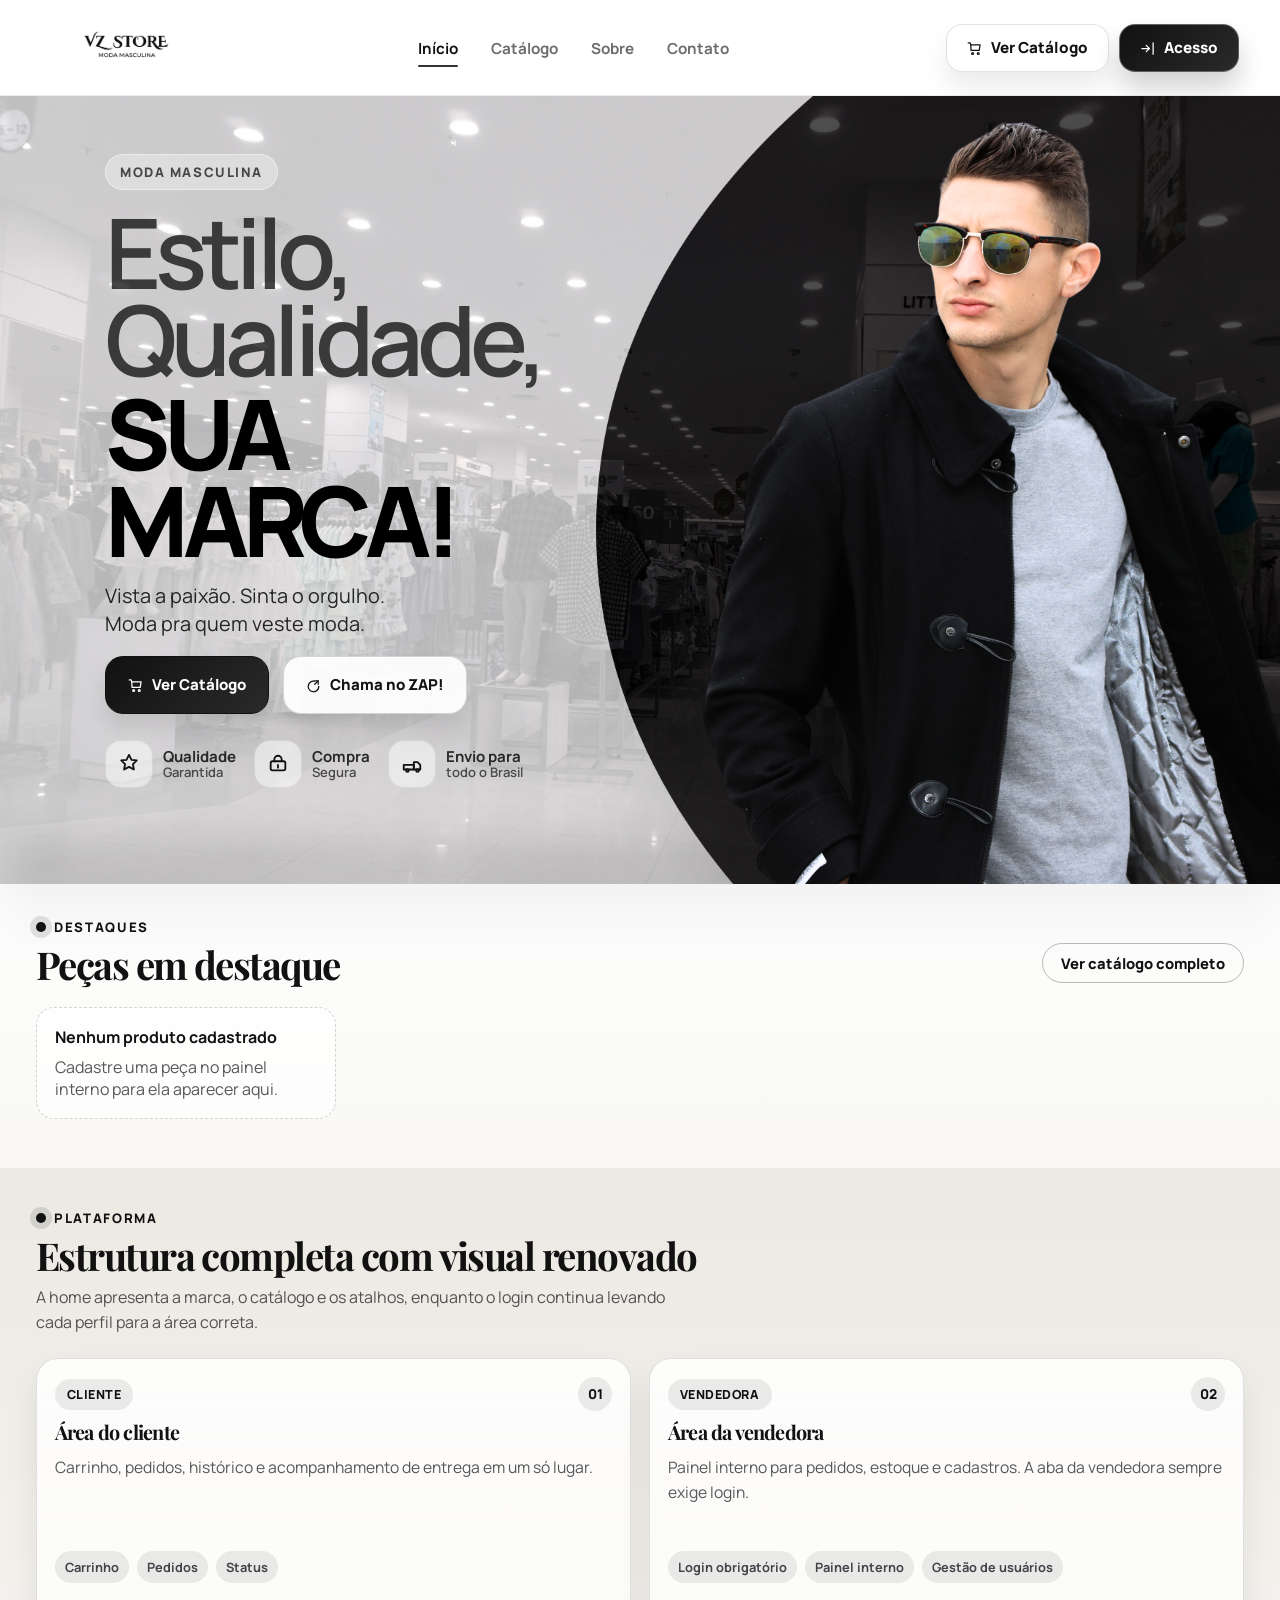
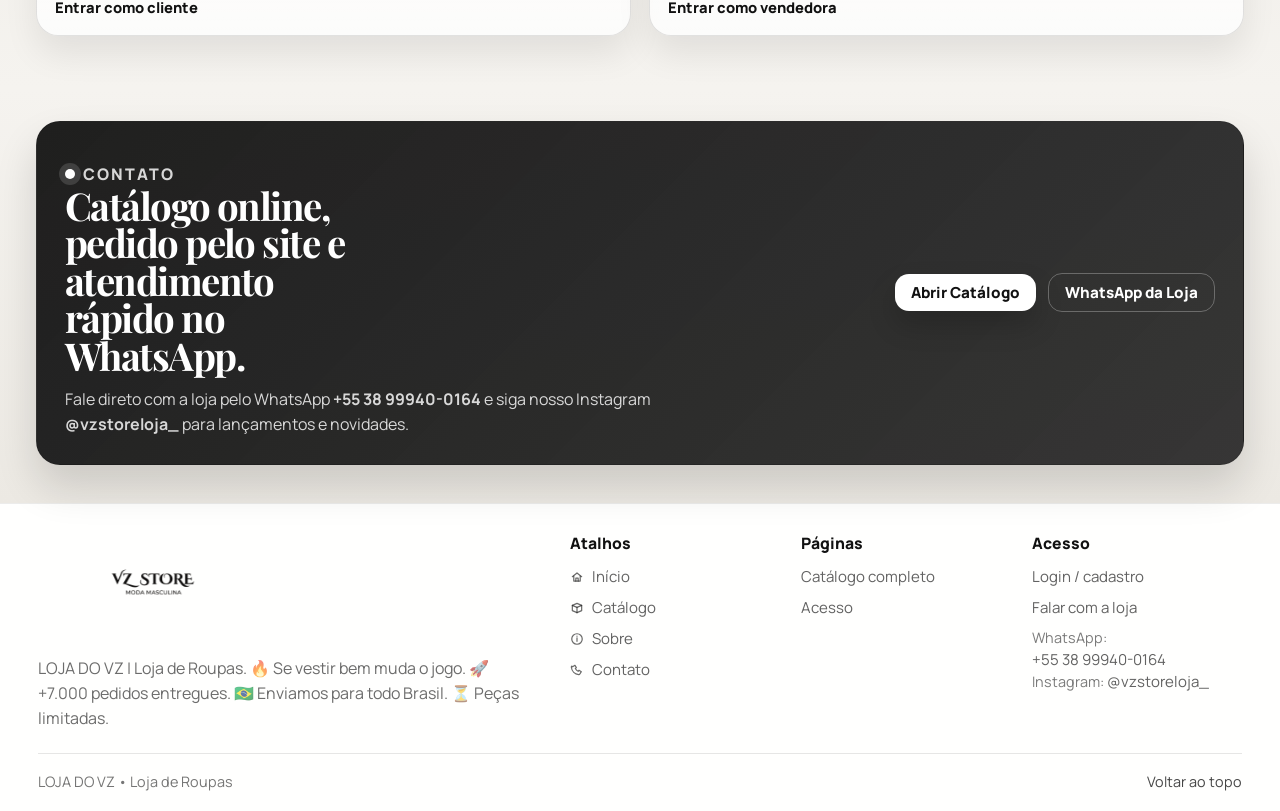
==== paginas/index.html @ 2d8616bf "Prepare VzSTORE site for GitHub Pages and fix seller access logic" ====
<!doctype html>
<html lang="pt-BR">
  <head>
    <meta charset="utf-8" />
    <meta name="viewport" content="width=device-width, initial-scale=1" />
    <title>VzSTORE | Moda Masculina</title>
    <meta
      name="description"
      content="Landing page da VzSTORE com hero inspirado em vitrine premium, catálogo em destaque e acesso por login."
    />
    <link rel="preconnect" href="https://fonts.googleapis.com" />
    <link rel="preconnect" href="https://fonts.gstatic.com" crossorigin />
    <link
      href="https://fonts.googleapis.com/css2?family=Manrope:wght@400;500;600;700;800&family=Playfair+Display:wght@700;800&display=swap"
      rel="stylesheet"
    />
    <link rel="stylesheet" href="../estilizacoes/styles.css" />
  </head>
  <body>
    <div class="page page--home">
      <header class="topbar">
        <div class="topbar__brand-group">
          <a class="brand" href="#inicio" aria-label="Página inicial">
            <span class="brand__mark" aria-hidden="true"></span>
            <span class="brand__name">VzSTORE</span>
          </a>
        </div>

        <nav class="nav" aria-label="Navegação principal">
          <a class="nav__link" href="#inicio" aria-current="page">Início</a>
          <a class="nav__link" href="catalogo.html">Catálogo</a>
          <a class="nav__link" href="#sobre">Sobre</a>
          <a class="nav__link" href="#contato" data-whatsapp-link data-whatsapp-fallback="#contato">Contato</a>
        </nav>

        <div class="topbar__actions">
          <a class="btn btn--solid" href="catalogo.html">
            <span class="btn__icon" aria-hidden="true">
              <svg viewBox="0 0 24 24" fill="none" stroke="currentColor" stroke-width="2" stroke-linecap="round" stroke-linejoin="round">
                <path d="M6 6h15l-1.5 9h-13z" />
                <path d="M6 6 5 3H2" />
                <circle cx="9" cy="20" r="1.5" />
                <circle cx="18" cy="20" r="1.5" />
              </svg>
            </span>
            <span>Ver Catálogo</span>
          </a>
          <a class="btn btn--light" href="acesso.html" data-topbar-auth-link>
            <span class="btn__icon" aria-hidden="true">
              <svg viewBox="0 0 24 24" fill="none" stroke="currentColor" stroke-width="2" stroke-linecap="round" stroke-linejoin="round">
                <path d="M10 17l5-5-5-5" />
                <path d="M15 12H3" />
                <path d="M21 3v18" />
              </svg>
            </span>
            <span>Entrar</span>
          </a>
        </div>
      </header>

      <main class="main">
        <section class="hero" id="inicio">
          <section class="hero__copy" aria-labelledby="hero-title">
            <p class="hero__eyebrow">Moda masculina</p>
            <h1 id="hero-title">
              Estilo,<br />
              Qualidade,<br />
              <span>SUA MARCA!</span>
            </h1>
            <p class="hero__lead">
              Vista a paixão. Sinta o orgulho.<br />
              Moda pra quem veste moda.
            </p>

            <div class="hero__actions">
              <a class="btn btn--solid" href="catalogo.html">
                <span class="btn__icon" aria-hidden="true">
                  <svg viewBox="0 0 24 24" fill="none" stroke="currentColor" stroke-width="2" stroke-linecap="round" stroke-linejoin="round">
                    <path d="M6 6h15l-1.5 9h-13z" />
                    <path d="M6 6 5 3H2" />
                    <circle cx="9" cy="20" r="1.5" />
                    <circle cx="18" cy="20" r="1.5" />
                  </svg>
                </span>
                <span>Ver Catálogo</span>
              </a>

              <a class="btn btn--light" href="#contato" data-whatsapp-link data-whatsapp-fallback="#contato">
                <span class="btn__icon" aria-hidden="true">
                  <svg viewBox="0 0 24 24" fill="none" stroke="currentColor" stroke-width="2" stroke-linecap="round" stroke-linejoin="round">
                    <path d="M20.5 13.5a8.5 8.5 0 1 1-7.2-8.4" />
                    <path d="M14 4.5h5.5V10" />
                    <path d="M14 10 19.5 4.5" />
                  </svg>
                </span>
                <span>Chama no ZAP!</span>
              </a>
            </div>

            <ul class="hero__benefits" aria-label="Benefícios principais">
              <li>
                <span class="benefit__icon" aria-hidden="true">
                  <svg viewBox="0 0 24 24" fill="none" stroke="currentColor" stroke-width="2" stroke-linecap="round" stroke-linejoin="round">
                    <path d="m12 2 2.7 5.5L20.5 8l-4.2 4.1L17.3 18 12 15.2 6.7 18l1-5.9L3.5 8l5.8-.5L12 2Z" />
                  </svg>
                </span>
                <span class="benefit__text">
                  <strong>Qualidade</strong>
                  <small>Garantida</small>
                </span>
              </li>
              <li>
                <span class="benefit__icon" aria-hidden="true">
                  <svg viewBox="0 0 24 24" fill="none" stroke="currentColor" stroke-width="2" stroke-linecap="round" stroke-linejoin="round">
                    <rect x="4" y="9" width="16" height="10" rx="2" />
                    <path d="M8 9V7a4 4 0 0 1 8 0v2" />
                    <path d="M12 13v3" />
                  </svg>
                </span>
                <span class="benefit__text">
                  <strong>Compra</strong>
                  <small>Segura</small>
                </span>
              </li>
              <li>
                <span class="benefit__icon" aria-hidden="true">
                  <svg viewBox="0 0 24 24" fill="none" stroke="currentColor" stroke-width="2" stroke-linecap="round" stroke-linejoin="round">
                    <path d="M3 13h11v5H3z" />
                    <path d="M14 10h4l3 3v5h-7z" />
                    <circle cx="7" cy="19" r="1.5" />
                    <circle cx="18" cy="19" r="1.5" />
                  </svg>
                </span>
                <span class="benefit__text">
                  <strong>Envio para</strong>
                  <small>todo o Brasil</small>
                </span>
              </li>
            </ul>
          </section>

          <div class="hero__visual" aria-label="Foto da modelo em destaque">
            <img
              class="hero__model"
              src="../imagens/modelo.png"
              alt="Modelo masculino em destaque usando casaco preto e oculos escuros"
            />
          </div>
        </section>

        <section class="section section--catalog" id="catalogo">
          <div class="section__inner">
            <div class="section__head">
              <div>
                <p class="section__eyebrow"><span class="section__dot" aria-hidden="true"></span>Destaques</p>
                <h2>Peças em destaque</h2>
              </div>
              <a class="section__action" href="catalogo.html">Ver catálogo completo</a>
            </div>

            <div class="catalog-rail" aria-label="Produtos em destaque"></div>
          </div>
        </section>

        <section class="section section--summary" id="sobre">
          <div class="section__inner">
            <div class="section__head section__head--stack">
              <div>
                <p class="section__eyebrow"><span class="section__dot" aria-hidden="true"></span>Plataforma</p>
                <h2>Estrutura completa com visual renovado</h2>
              </div>
              <p class="section__lead">
                A home apresenta a marca, o catálogo e os atalhos, enquanto o login continua levando cada perfil para a área correta.
              </p>
            </div>

            <div class="summary-grid summary-grid--split">
              <article class="summary-card summary-card--tall" id="cliente">
                <div class="summary-card__top">
                  <span class="summary-card__chip">Cliente</span>
                  <span class="summary-card__badge" aria-hidden="true">01</span>
                </div>
                <h3>Área do cliente</h3>
                <p>Carrinho, pedidos, histórico e acompanhamento de entrega em um só lugar.</p>
                <ul class="summary-card__list" aria-label="Funcionalidades do cliente">
                  <li>Carrinho</li>
                  <li>Pedidos</li>
                  <li>Status</li>
                </ul>
                <a class="summary-card__action" href="acesso.html?next=cliente.html">Entrar como cliente</a>
              </article>

              <article class="summary-card">
                <div class="summary-card__top">
                  <span class="summary-card__chip">Vendedora</span>
                  <span class="summary-card__badge" aria-hidden="true">02</span>
                </div>
                <h3>Área da vendedora</h3>
                <p>Painel interno para pedidos, estoque e cadastros. A aba da vendedora sempre exige login.</p>
                <ul class="summary-card__list" aria-label="Funcionalidades da vendedora">
                  <li>Login obrigatório</li>
                  <li>Painel interno</li>
                  <li>Gestão de usuários</li>
                </ul>
                <a class="summary-card__action" href="acesso.html?next=vendedora.html">Entrar como vendedora</a>
              </article>

            </div>
          </div>
        </section>

        <section class="section section--cta" id="contato">
          <div class="section__inner">
            <div class="cta-banner">
              <div>
                <p class="section__eyebrow"><span class="section__dot" aria-hidden="true"></span>Contato</p>
                <h2>Catálogo online, pedido pelo site e atendimento rápido no WhatsApp.</h2>
                <p>
                  Fale direto com a loja pelo WhatsApp <strong>+55 38 99940-0164</strong> e siga nosso Instagram <strong>@vzstoreloja_</strong> para lançamentos e novidades.
                </p>
              </div>
              <div class="cta-banner__actions">
                <a class="btn btn--solid" href="catalogo.html">Abrir Catálogo</a>
                <a class="btn btn--light" href="#contato" data-whatsapp-link data-whatsapp-fallback="#contato">WhatsApp da Loja</a>
              </div>
            </div>
          </div>
        </section>
      </main>

      <footer class="footer">
        <div class="footer__inner">
          <div class="footer__brand">
            <a class="brand brand--footer" href="#inicio">
              <span class="brand__mark" aria-hidden="true"></span>
              <span class="brand__name">VzSTORE</span>
            </a>
            <p>
              LOJA DO VZ | Loja de Roupas. 🔥 Se vestir bem muda o jogo. 🚀 +7.000 pedidos entregues. 🇧🇷 Enviamos para todo Brasil. ⏳ Peças limitadas.
            </p>
          </div>

          <div class="footer__columns">
            <div class="footer__group">
              <h3>Atalhos</h3>
              <a href="#inicio">
                <span class="footer-link__icon" aria-hidden="true">
                  <svg viewBox="0 0 24 24" fill="none" stroke="currentColor" stroke-width="2.1" stroke-linecap="round" stroke-linejoin="round">
                    <path d="M4 11.5 12 5l8 6.5" />
                    <path d="M6.5 10.5V19h11v-8.5" />
                    <path d="M10 19v-5h4v5" />
                  </svg>
                </span>
                <span>Início</span>
              </a>
              <a href="#catalogo">
                <span class="footer-link__icon" aria-hidden="true">
                  <svg viewBox="0 0 24 24" fill="none" stroke="currentColor" stroke-width="2.1" stroke-linecap="round" stroke-linejoin="round">
                    <path d="M4 7.5 12 4l8 3.5v9L12 20l-8-3.5v-9Z" />
                    <path d="M4 7.5 12 11l8-3.5" />
                    <path d="M12 11v9" />
                  </svg>
                </span>
                <span>Catálogo</span>
              </a>
              <a href="#sobre">
                <span class="footer-link__icon" aria-hidden="true">
                  <svg viewBox="0 0 24 24" fill="none" stroke="currentColor" stroke-width="2.1" stroke-linecap="round" stroke-linejoin="round">
                    <circle cx="12" cy="12" r="9" />
                    <path d="M12 10v6" />
                    <path d="M12 7.2h.01" />
                  </svg>
                </span>
                <span>Sobre</span>
              </a>
              <a href="#contato" data-whatsapp-link data-whatsapp-fallback="#contato">
                <span class="footer-link__icon" aria-hidden="true">
                  <svg viewBox="0 0 24 24" fill="none" stroke="currentColor" stroke-width="2.1" stroke-linecap="round" stroke-linejoin="round">
                    <path d="M4.5 6.5 8.5 4l2.4 3.9-1.7 1.6c1 2.1 2.6 3.7 4.7 4.7l1.6-1.7 3.9 2.4-2.5 4c-.4.7-1.2 1.1-2 1-6.6-.8-11.8-6-12.6-12.6-.1-.8.3-1.6 1-2Z" />
                  </svg>
                </span>
                <span>Contato</span>
              </a>
            </div>

            <div class="footer__group">
              <h3>Páginas</h3>
              <a href="catalogo.html">Catálogo completo</a>
              <a href="acesso.html">Acesso</a>
            </div>

            <div class="footer__group">
              <h3>Acesso</h3>
              <a href="acesso.html">Login / cadastro</a>
              <a href="#contato" data-whatsapp-link data-whatsapp-fallback="#contato">Falar com a loja</a>
              <p>WhatsApp: <a href="https://wa.me/5538999400164" target="_blank" rel="noopener noreferrer">+55 38 99940-0164</a><br>Instagram: <a href="https://www.instagram.com/vzstoreloja_/" target="_blank" rel="noopener noreferrer">@vzstoreloja_</a></p>
            </div>
          </div>
        </div>

        <div class="footer__small">
          <span>LOJA DO VZ • Loja de Roupas</span>
          <a href="#inicio">Voltar ao topo</a>
        </div>
      </footer>
    </div>
    <script defer src="../scripts/site.js"></script>
  </body>
</html>
---- estilizacoes/styles.css ----
:root {
  --bg: #0d0f14;
  --shell: rgba(255, 255, 255, 0.94);
  --shell-line: rgba(255, 255, 255, 0.42);
  --text: #1b1820;
  --muted: #69616f;
  --accent: #111111;
  --accent-strong: #000000;
  --accent-soft: rgba(17, 17, 17, 0.08);
  --cream: #f7efe8;
  --shadow: 0 30px 80px rgba(0, 0, 0, 0.34);
  --radius: 30px;
}

*,
*::before,
*::after {
  box-sizing: border-box;
}

html {
  scroll-behavior: smooth;
  scroll-padding-top: var(--topbar-height, 88px);
}

body {
  margin: 0;
  min-height: 100dvh;
  font-family: "Manrope", system-ui, -apple-system, BlinkMacSystemFont, "Segoe UI", sans-serif;
  color: var(--text);
  overflow-x: hidden;
  background: var(--cream);
  padding-top: var(--topbar-height, 88px);
}

body.is-cart-dialog-open,
body.is-ui-dialog-open {
  overflow: hidden;
}

a {
  color: inherit;
}

.page {
  position: relative;
  display: flex;
  flex-direction: column;
  width: 100%;
  min-height: 100dvh;
  margin: 0;
  overflow-x: hidden;
  border-radius: 0;
  background: transparent;
}

.page--home {
  background: var(--cream);
}

.page--access {
  background:
    radial-gradient(circle at top left, rgba(17, 17, 17, 0.08), transparent 34%),
    radial-gradient(circle at right 18%, rgba(17, 17, 17, 0.06), transparent 28%),
    linear-gradient(180deg, #f7efe8 0%, #f4ebe3 100%);
}

.page--checkout {
  background:
    radial-gradient(circle at top left, rgba(17, 17, 17, 0.08), transparent 34%),
    radial-gradient(circle at right 18%, rgba(17, 17, 17, 0.05), transparent 28%),
    linear-gradient(180deg, #f8f0ea 0%, #f4ebe3 100%);
}

.topbar {
  position: fixed;
  inset: 0 0 auto 0;
  z-index: 120;
  display: flex;
  align-items: center;
  justify-content: space-between;
  gap: 16px;
  padding: 10px clamp(18px, 4vw, 44px) 8px;
  background: rgba(255, 255, 255, 0.66);
  border-bottom: 1px solid rgba(25, 18, 22, 0.07);
  backdrop-filter: blur(18px);
}

.topbar__brand-group {
  display: flex;
  align-items: center;
  gap: 10px;
  min-width: 0;
  margin-left: -80px;
}

.brand {
  display: inline-flex;
  align-items: center;
  gap: 10px;
  text-decoration: none;
  font-weight: 800;
  letter-spacing: 0.02em;
  white-space: nowrap;
}

.brand__mark {
  width: 18px;
  height: 18px;
  border-radius: 999px;
  background: radial-gradient(circle at 35% 35%, #5f5f5f 0%, var(--accent) 42%, var(--accent-strong) 100%);
  box-shadow: 0 0 0 8px rgba(17, 17, 17, 0.11);
}

.topbar .brand__mark {
  width: clamp(240px, 18vw, 340px);
  height: clamp(74px, 6vw, 110px);
  transform: scale(1.42);
  transform-origin: left center;
}

.brand__name {
  font-size: 0.98rem;
}

.topbar__menu-toggle {
  display: inline-grid;
  place-items: center;
  width: 40px;
  height: 40px;
  padding: 0;
  flex: 0 0 auto;
  border-radius: 12px;
  border: 1px solid rgba(17, 17, 17, 0.2);
  background: rgba(255, 255, 255, 0.9);
  color: var(--accent);
  box-shadow: 0 10px 18px rgba(16, 12, 10, 0.06);
  cursor: pointer;
  transition:
    transform 0.2s ease,
    border-color 0.2s ease,
    background 0.2s ease,
    box-shadow 0.2s ease,
    color 0.2s ease;
  will-change: transform;
}

.topbar__menu-toggle svg {
  width: 18px;
  height: 18px;
  display: block;
}

.topbar__menu-toggle:hover {
  transform: translateY(-1px) scale(1.03);
  border-color: rgba(17, 17, 17, 0.32);
  box-shadow: 0 14px 22px rgba(16, 12, 10, 0.08);
}

.topbar__menu-toggle:active {
  transform: translateY(0) scale(0.95);
}

.topbar__menu-toggle.is-active,
.topbar__menu-toggle[aria-expanded="true"] {
  color: #fff;
  background: linear-gradient(135deg, var(--accent), #1f1f1f);
  border-color: transparent;
  box-shadow: 0 14px 24px rgba(17, 17, 17, 0.22);
}

.nav {
  display: flex;
  align-items: center;
  gap: 26px;
  flex-wrap: wrap;
  justify-content: center;
}

.nav__link {
  position: relative;
  text-decoration: none;
  color: rgba(27, 24, 32, 0.72);
  font-size: 0.96rem;
  font-weight: 700;
  transition: color 0.2s ease;
}

.nav__link:hover,
.nav__link[aria-current="page"] {
  color: var(--accent);
}

.nav__link::after {
  content: "";
  position: absolute;
  left: 0;
  right: 0;
  bottom: -8px;
  height: 2px;
  border-radius: 999px;
  background: currentColor;
  transform: scaleX(0);
  transform-origin: center;
  transition: transform 0.2s ease;
  opacity: 0.85;
}

.nav__link:hover::after,
.nav__link[aria-current="page"]::after {
  transform: scaleX(1);
}

.topbar__actions {
  display: flex;
  align-items: center;
  gap: 10px;
  flex-wrap: wrap;
  justify-content: flex-end;
}

.btn {
  display: inline-flex;
  align-items: center;
  gap: 9px;
  padding: 11px 16px;
  border-radius: 14px;
  text-decoration: none;
  font-size: 0.95rem;
  font-weight: 800;
  line-height: 1;
  transition:
    transform 0.2s ease,
    box-shadow 0.2s ease,
    background 0.2s ease,
    border-color 0.2s ease;
  white-space: nowrap;
  will-change: transform;
}

.btn:hover {
  transform: translateY(-2px) scale(1.02);
}

.btn:active {
  transform: translateY(0) scale(0.97);
}

.btn:disabled {
  opacity: 0.52;
  cursor: not-allowed;
  transform: none;
  box-shadow: none;
}

.btn__icon {
  display: inline-grid;
  place-items: center;
  width: 15px;
  height: 15px;
  flex: 0 0 auto;
}

.btn__icon svg {
  width: 100%;
  height: 100%;
  display: block;
}

.btn--solid {
  color: #fff;
  background: linear-gradient(135deg, var(--accent) 0%, #1f1f1f 100%);
  box-shadow: 0 12px 24px rgba(17, 17, 17, 0.24);
}

.btn--solid:hover {
  box-shadow: 0 16px 28px rgba(17, 17, 17, 0.3);
}

.btn--light {
  color: var(--accent);
  background: rgba(255, 255, 255, 0.98);
  border: 1px solid rgba(17, 17, 17, 0.28);
}

.btn--light:hover {
  background: rgba(255, 255, 255, 1);
  border-color: rgba(17, 17, 17, 0.4);
}

.main {
  display: block;
  width: 100%;
}

.hero {
  position: relative;
  display: grid;
  grid-template-columns: minmax(0, 1.04fr) minmax(0, 0.96fr);
  min-height: clamp(760px, 86dvh, 980px);
  overflow: hidden;
  background: #f7efe8 url("../imagens/fundo.png") center center / cover no-repeat;
}

.hero__copy,
.hero__visual {
  position: relative;
  z-index: 1;
  background: transparent;
}

.hero__copy {
  display: flex;
  flex-direction: column;
  justify-content: center;
  gap: 22px;
  padding: clamp(30px, 4.2vw, 78px) clamp(22px, 5vw, 72px) clamp(48px, 4.5vw, 64px)
    clamp(56px, 8vw, 132px);
}

.hero__eyebrow {
  display: inline-flex;
  align-items: center;
  gap: 8px;
  width: fit-content;
  margin: 0;
  color: var(--accent);
  font-size: 0.94rem;
  font-weight: 900;
  letter-spacing: 0.16em;
  text-transform: uppercase;
}

.hero__eyebrow::before {
  content: "";
  width: 11px;
  height: 11px;
  border-radius: 999px;
  background: var(--accent);
  box-shadow: 0 0 0 7px rgba(17, 17, 17, 0.14);
}

.hero h1 {
  margin: 0;
  max-width: 7.2ch;
  font-family: "Playfair Display", Georgia, serif;
  font-size: clamp(4.25rem, 6.9vw, 7.3rem);
  line-height: 0.88;
  letter-spacing: -0.05em;
}

.hero h1 span {
  color: var(--accent);
}

.hero__lead {
  margin: 0;
  max-width: 38rem;
  color: var(--muted);
  font-size: clamp(1.08rem, 1.35vw, 1.28rem);
  line-height: 1.55;
}

.hero__actions {
  display: flex;
  align-items: center;
  flex-wrap: wrap;
  gap: 18px;
}

.hero__actions .btn {
  min-height: 60px;
  padding: 18px 32px;
  font-size: 1.12rem;
  border-radius: 20px;
}

.hero__benefits {
  display: flex;
  align-items: flex-start;
  flex-wrap: wrap;
  gap: 18px 20px;
  margin: 6px 0 0;
  padding: 0;
  list-style: none;
}

.hero__benefits li {
  display: flex;
  align-items: center;
  gap: 10px;
  color: rgba(27, 24, 32, 0.84);
  font-size: 0.98rem;
  font-weight: 700;
}

.benefit__icon {
  display: grid;
  place-items: center;
  width: 42px;
  height: 42px;
  flex: 0 0 auto;
  color: var(--accent);
  background: rgba(17, 17, 17, 0.08);
  border: 1px solid rgba(17, 17, 17, 0.12);
  border-radius: 14px;
}

.benefit__icon svg {
  width: 19px;
  height: 19px;
}

.benefit__text {
  display: flex;
  flex-direction: column;
  line-height: 1.08;
}

.benefit__text small {
  color: var(--muted);
  font-weight: 600;
}

.hero__visual {
  display: flex;
  align-items: flex-end;
  justify-content: center;
  padding: clamp(18px, 2vw, 28px) clamp(16px, 3vw, 40px) 0 0;
  overflow: visible;
}

.hero__model {
  width: min(100%, 740px);
  max-height: 100%;
  margin-top: 0;
  margin-right: 0;
  filter: none;
  object-fit: contain;
  align-self: flex-end;
  transform: translateY(24px) scale(1.05);
  transform-origin: bottom center;
}

.section {
  position: relative;
  padding-inline: clamp(14px, 2.8vw, 44px);
}

.section__inner {
  width: min(100%, 1600px);
  margin: 0 auto;
}

.section__head {
  display: flex;
  align-items: flex-end;
  justify-content: space-between;
  gap: 20px;
  margin-bottom: 24px;
}

.section__head--stack {
  flex-direction: column;
  align-items: flex-start;
  gap: 10px;
}

.section__eyebrow {
  display: inline-flex;
  align-items: center;
  gap: 8px;
  margin: 0 0 10px;
  color: var(--accent);
  font-size: 0.82rem;
  font-weight: 900;
  letter-spacing: 0.13em;
  text-transform: uppercase;
}

.section__dot {
  width: 10px;
  height: 10px;
  border-radius: 999px;
  background: var(--accent);
  box-shadow: 0 0 0 6px rgba(17, 17, 17, 0.12);
}

.section h2,
.operation-card h3,
.summary-card h3 {
  margin: 0;
  font-family: "Playfair Display", Georgia, serif;
  letter-spacing: -0.04em;
}

.section h2 {
  font-size: clamp(2rem, 3vw, 3.25rem);
  line-height: 0.98;
}

.section__lead {
  margin: 0;
  max-width: 40rem;
  color: var(--muted);
  font-size: 1rem;
  line-height: 1.55;
}

.section__action {
  display: inline-flex;
  align-items: center;
  justify-content: center;
  min-height: 40px;
  padding: 0 18px;
  border-radius: 999px;
  border: 1px solid rgba(17, 17, 17, 0.28);
  color: var(--accent);
  text-decoration: none;
  font-size: 0.92rem;
  font-weight: 800;
  white-space: nowrap;
  transition:
    transform 0.2s ease,
    background 0.2s ease,
    border-color 0.2s ease;
}

.section__action:hover {
  transform: translateY(-1px);
  background: rgba(255, 255, 255, 0.88);
  border-color: rgba(17, 17, 17, 0.42);
}

.section--catalog {
  position: relative;
  isolation: isolate;
  padding-top: clamp(18px, 2.4vw, 32px);
  padding-bottom: clamp(24px, 3vw, 42px);
  background: rgba(255, 255, 255, 0.94);
  box-shadow: 0 -18px 48px rgba(17, 17, 17, 0.16);
}

.section--catalog::before {
  content: "";
  position: absolute;
  inset: -44px 0 auto;
  height: 120px;
  background: linear-gradient(180deg, rgba(17, 17, 17, 0.28) 0%, rgba(17, 17, 17, 0.12) 36%, rgba(17, 17, 17, 0) 100%);
  filter: blur(18px);
  pointer-events: none;
  z-index: 0;
}

.section--catalog .section__inner {
  position: relative;
  z-index: 1;
}

.section--summary {
  padding-top: clamp(24px, 3vw, 42px);
  padding-bottom: clamp(30px, 4vw, 52px);
  background: rgba(248, 240, 235, 0.92);
}

.section--operations {
  padding-top: clamp(34px, 4vw, 64px);
  padding-bottom: clamp(42px, 5vw, 76px);
  background: rgba(255, 249, 245, 0.95);
}

.section--cta {
  padding-top: clamp(20px, 2.6vw, 34px);
  padding-bottom: clamp(22px, 3vw, 38px);
  background: linear-gradient(180deg, rgba(248, 240, 235, 0.95), rgba(255, 255, 255, 0.94));
}

.catalog-rail {
  display: grid;
  grid-auto-flow: column;
  grid-auto-columns: clamp(240px, 31vw, 300px);
  gap: 16px;
  align-items: stretch;
  width: 100%;
  overflow-x: auto;
  overflow-y: hidden;
  padding-bottom: 10px;
  overscroll-behavior-x: contain;
  scroll-snap-type: x proximity;
  -webkit-overflow-scrolling: touch;
}

.catalog-workspace {
  display: grid;
  grid-template-columns: minmax(0, 1fr) minmax(300px, 360px);
  gap: 24px;
  align-items: start;
}

.catalog-workspace > .catalog-rail {
  min-width: 0;
}

.catalog-cart-panel {
  position: sticky;
  top: calc(var(--topbar-height, 88px) + 16px);
  align-self: start;
  min-width: 0;
}

.catalog-cart-panel__card {
  min-height: 0;
}

.catalog-cart-panel__card .cart-preview {
  display: grid;
  gap: 14px;
}

.catalog-cart-panel__card--empty {
  gap: 14px;
}

.catalog-rail--carousel {
  width: 100%;
}

.catalog-rail > .product-card {
  width: 100%;
  min-width: 0;
  scroll-snap-align: start;
}

.catalog-carousel {
  display: grid;
  gap: 14px;
  width: 100%;
}

.catalog-carousel__toolbar {
  display: flex;
  align-items: center;
  justify-content: space-between;
  gap: 12px;
  flex-wrap: wrap;
}

.catalog-carousel__controls {
  display: flex;
  align-items: center;
  gap: 10px;
  flex-wrap: wrap;
}

.catalog-carousel__nav {
  display: inline-flex;
  align-items: center;
  justify-content: center;
  min-height: 44px;
  padding: 0 16px;
  border-radius: 999px;
  border: 1px solid rgba(17, 17, 17, 0.16);
  background: rgba(255, 255, 255, 0.92);
  color: var(--accent);
  font: inherit;
  font-size: 0.9rem;
  font-weight: 900;
  cursor: pointer;
  box-shadow: 0 10px 18px rgba(16, 12, 10, 0.08);
  transition:
    transform 0.2s ease,
    box-shadow 0.2s ease,
    background 0.2s ease,
    border-color 0.2s ease;
}

.catalog-carousel__nav:hover:not(:disabled) {
  transform: translateY(-1px);
  border-color: rgba(17, 17, 17, 0.3);
  box-shadow: 0 14px 22px rgba(16, 12, 10, 0.12);
}

.catalog-carousel__nav--primary {
  color: #fff;
  background: linear-gradient(135deg, var(--accent) 0%, #1f1f1f 100%);
  border-color: transparent;
}

.catalog-carousel__nav:disabled {
  opacity: 0.58;
  cursor: not-allowed;
  box-shadow: none;
}

.catalog-carousel__status {
  display: inline-flex;
  align-items: center;
  min-height: 44px;
  padding: 0 14px;
  border-radius: 999px;
  background: rgba(17, 17, 17, 0.08);
  color: var(--accent);
  font-size: 0.76rem;
  font-weight: 900;
  letter-spacing: 0.08em;
  text-transform: uppercase;
  white-space: nowrap;
}

.catalog-carousel__viewport {
  overflow: hidden;
  width: 100%;
}

.catalog-carousel__track {
  display: flex;
  align-items: stretch;
  transition: transform 0.42s ease;
  will-change: transform;
}

.catalog-carousel__page {
  flex: 0 0 100%;
  min-width: 100%;
  display: grid;
  grid-template-columns: repeat(5, minmax(0, 1fr));
  grid-auto-rows: minmax(0, 1fr);
  gap: 16px;
  align-items: stretch;
}

.catalog-rail::-webkit-scrollbar,
.catalog-carousel__page::-webkit-scrollbar {
  height: 10px;
}

.catalog-rail::-webkit-scrollbar-track,
.catalog-carousel__page::-webkit-scrollbar-track {
  background: rgba(17, 17, 17, 0.08);
  border-radius: 999px;
}

.catalog-rail::-webkit-scrollbar-thumb,
.catalog-carousel__page::-webkit-scrollbar-thumb {
  background: rgba(17, 17, 17, 0.34);
  border-radius: 999px;
}

.catalog-rail,
.catalog-carousel__page {
  scrollbar-width: thin;
  scrollbar-color: rgba(17, 17, 17, 0.34) rgba(17, 17, 17, 0.08);
}

.catalog-stage {
  position: relative;
  width: 100%;
}

.catalog-stage__nav {
  position: absolute;
  top: 50%;
  z-index: 6;
  display: none;
  place-items: center;
  width: 48px;
  height: 48px;
  padding: 0;
  border-radius: 16px;
  border: 1px solid rgba(17, 17, 17, 0.18);
  background: rgba(255, 255, 255, 0.94);
  color: var(--accent);
  box-shadow: 0 14px 24px rgba(16, 12, 10, 0.14);
  backdrop-filter: blur(14px);
  transform: translateY(-50%);
  cursor: pointer;
  transition:
    transform 0.2s ease,
    box-shadow 0.2s ease,
    border-color 0.2s ease,
    background 0.2s ease,
    opacity 0.2s ease;
  will-change: transform;
}

.catalog-stage__nav svg {
  width: 18px;
  height: 18px;
  display: block;
}

.catalog-stage__nav--prev {
  left: 10px;
}

.catalog-stage__nav--next {
  right: 10px;
}

.catalog-stage__nav:hover:not(:disabled) {
  transform: translateY(calc(-50% - 1px)) scale(1.05);
  border-color: rgba(17, 17, 17, 0.34);
  box-shadow: 0 18px 28px rgba(16, 12, 10, 0.18);
}

.catalog-stage__nav:active:not(:disabled) {
  transform: translateY(-50%) scale(0.95);
}

.catalog-stage__nav:disabled {
  opacity: 0.38;
  cursor: not-allowed;
  box-shadow: none;
}

.catalog-stage[data-catalog-stage-scrollable="true"] .catalog-stage__nav {
  display: inline-grid;
}

.catalog-stage[data-catalog-stage-scrollable="false"] .catalog-stage__nav {
  opacity: 0;
  visibility: hidden;
  pointer-events: none;
}

.product-card {
  position: relative;
  display: flex;
  flex-direction: column;
  min-height: 468px;
  padding: 14px 14px 12px;
  border-radius: 22px;
  overflow: hidden;
  color: #fff;
  background: linear-gradient(180deg, #121212 0%, #2a2a2a 100%);
  box-shadow: 0 18px 30px rgba(17, 17, 17, 0.24);
}

.product-card__tag {
  position: relative;
  z-index: 1;
  display: inline-flex;
  width: fit-content;
  align-items: center;
  padding: 7px 12px;
  border-radius: 999px;
  background: rgba(255, 255, 255, 0.18);
  font-size: 0.8rem;
  font-weight: 800;
  letter-spacing: 0.04em;
}

.product-card__art {
  position: relative;
  display: block;
  flex: 1 1 auto;
  margin: 8px 0 12px;
  min-height: 302px;
  border-radius: 18px;
  background:
    radial-gradient(circle at 50% 24%, rgba(255, 255, 255, 0.42) 0%, rgba(255, 255, 255, 0.1) 42%, transparent 63%),
    linear-gradient(180deg, rgba(255, 255, 255, 0.08), rgba(255, 255, 255, 0));
}

.product-card__art--photo {
  background-size: contain;
  background-position: center;
  background-repeat: no-repeat;
}

.product-card__photo-overlay {
  position: absolute;
  inset: 0;
  background:
    linear-gradient(180deg, rgba(255, 255, 255, 0.06) 0%, rgba(17, 17, 17, 0.12) 100%),
    linear-gradient(135deg, rgba(0, 0, 0, 0.06), transparent 58%);
}

.product-card__halo {
  position: absolute;
  inset: 18px 18px 24px;
  border-radius: 50%;
  background: radial-gradient(circle at 50% 40%, rgba(255, 255, 255, 0.36) 0%, rgba(255, 255, 255, 0.06) 54%, transparent 70%);
}

.product-card__silhouette {
  position: absolute;
  left: 50%;
  bottom: -2%;
  width: 58%;
  height: 82%;
  transform: translateX(-50%);
  border-radius: 46% 46% 38% 38% / 38% 38% 22% 22%;
  background:
    linear-gradient(180deg, rgba(255, 255, 255, 0.97) 0%, rgba(255, 255, 255, 0.72) 100%);
  box-shadow: 0 0 0 1px rgba(255, 255, 255, 0.14);
}

.product-card--a .product-card__silhouette {
  width: 50%;
  height: 86%;
  transform: translateX(-50%) rotate(-6deg);
}

.product-card--b .product-card__silhouette {
  width: 56%;
  height: 82%;
  transform: translateX(-50%) rotate(3deg);
}

.product-card--c .product-card__silhouette {
  width: 46%;
  height: 78%;
  transform: translateX(-50%) rotate(-2deg);
}

.product-card--d .product-card__silhouette {
  width: 48%;
  height: 84%;
  transform: translateX(-50%) rotate(1deg);
}

.product-card__foot {
  position: relative;
  z-index: 1;
  display: flex;
  align-items: flex-end;
  justify-content: space-between;
  gap: 12px;
  margin-top: auto;
}

.product-card__foot h3 {
  margin: 0;
  font-size: 1rem;
  font-weight: 800;
}

.product-card__foot p {
  margin: 4px 0 0;
  font-size: 0.84rem;
  line-height: 1.35;
  color: rgba(255, 255, 255, 0.82);
}

.product-card__meta {
  margin-top: 6px !important;
  font-size: 0.76rem !important;
  color: rgba(255, 255, 255, 0.68) !important;
}

.product-card__foot strong {
  font-size: 1.16rem;
  font-weight: 900;
  letter-spacing: -0.03em;
  white-space: nowrap;
}

.product-card__action {
  position: absolute;
  right: 12px;
  bottom: 12px;
  z-index: 1;
  display: inline-flex;
  align-items: center;
  justify-content: center;
  min-height: 28px;
  padding: 0 12px;
  border-radius: 999px;
  background: rgba(255, 255, 255, 0.92);
  color: var(--accent);
  text-decoration: none;
  font-size: 0.74rem;
  font-weight: 800;
  box-shadow: 0 8px 14px rgba(21, 10, 8, 0.1);
}

.product-card__action:disabled {
  opacity: 0.72;
  pointer-events: none;
}

.product-card__art[data-open-product] {
  cursor: pointer;
  transition:
    transform 0.2s ease,
    box-shadow 0.2s ease,
    filter 0.2s ease;
}

.product-card__art[data-open-product]:hover {
  transform: translateY(-2px);
  filter: saturate(1.04);
}

.product-card__gallery-count {
  position: absolute;
  left: 12px;
  top: 12px;
  z-index: 1;
  display: inline-flex;
  align-items: center;
  padding: 6px 10px;
  border-radius: 999px;
  background: rgba(12, 13, 18, 0.46);
  color: #fff;
  font-size: 0.72rem;
  font-weight: 900;
  letter-spacing: 0.04em;
  backdrop-filter: blur(10px);
  box-shadow: 0 10px 18px rgba(12, 13, 18, 0.16);
}

.summary-grid {
  display: grid;
  grid-template-columns: repeat(4, minmax(0, 1fr));
  gap: 18px;
  align-items: stretch;
}

.summary-grid--split {
  grid-template-columns: repeat(2, minmax(0, 1fr));
}

.summary-card {
  display: flex;
  flex-direction: column;
  gap: 12px;
  min-height: 236px;
  padding: 18px;
  border-radius: 22px;
  background: linear-gradient(180deg, rgba(255, 255, 255, 0.86), rgba(255, 255, 255, 0.74));
  border: 1px solid rgba(17, 17, 17, 0.12);
  box-shadow: 0 18px 34px rgba(16, 12, 10, 0.08);
}

.summary-card--tall {
  min-height: 278px;
}

.summary-card__top {
  display: flex;
  align-items: center;
  justify-content: space-between;
  gap: 12px;
}

.summary-card__chip {
  display: inline-flex;
  align-items: center;
  padding: 7px 12px;
  border-radius: 999px;
  background: var(--accent-soft);
  color: var(--accent);
  font-size: 0.78rem;
  font-weight: 900;
  letter-spacing: 0.04em;
  text-transform: uppercase;
}

.summary-card__badge {
  display: inline-grid;
  place-items: center;
  width: 34px;
  height: 34px;
  border-radius: 999px;
  color: var(--accent);
  background: rgba(17, 17, 17, 0.08);
  font-size: 0.85rem;
  font-weight: 900;
}

.summary-card h3 {
  font-size: clamp(1.2rem, 1.55vw, 1.54rem);
  line-height: 1;
}

.summary-card p {
  margin: 0;
  color: var(--muted);
  font-size: 0.98rem;
  line-height: 1.55;
}

.summary-card__list {
  display: flex;
  flex-wrap: wrap;
  gap: 8px;
  margin: auto 0 0;
  padding: 0;
  list-style: none;
}

.summary-card__list li {
  display: inline-flex;
  align-items: center;
  padding: 7px 10px;
  border-radius: 999px;
  background: rgba(17, 17, 17, 0.08);
  color: rgba(27, 24, 32, 0.8);
  font-size: 0.8rem;
  font-weight: 700;
}

.summary-card__action {
  display: inline-flex;
  align-items: center;
  width: fit-content;
  margin-top: 2px;
  color: var(--accent);
  text-decoration: none;
  font-size: 0.92rem;
  font-weight: 800;
}

.summary-card__action:hover {
  text-decoration: underline;
}

.operations-grid {
  display: grid;
  grid-template-columns: minmax(0, 1.35fr) minmax(0, 0.95fr);
  gap: 18px;
  align-items: stretch;
}

.operation-card {
  display: flex;
  flex-direction: column;
  gap: 18px;
  min-height: 420px;
  padding: 24px;
  border-radius: 28px;
  background: linear-gradient(180deg, rgba(255, 255, 255, 0.88), rgba(255, 255, 255, 0.74));
  border: 1px solid rgba(17, 17, 17, 0.11);
  box-shadow: 0 18px 34px rgba(16, 12, 10, 0.08);
}

.operation-card--kanban {
  min-height: 460px;
}

.operation-card__header {
  display: flex;
  align-items: flex-start;
  justify-content: space-between;
  gap: 16px;
}

.operation-card h3 {
  margin-top: 6px;
  font-size: clamp(1.45rem, 2vw, 2rem);
  line-height: 1;
}

.kanban {
  display: grid;
  grid-template-columns: repeat(4, minmax(0, 1fr));
  gap: 14px;
}

.kanban__col {
  display: flex;
  flex-direction: column;
  gap: 10px;
  padding: 14px;
  border-radius: 20px;
  background: rgba(17, 17, 17, 0.06);
  border: 1px solid rgba(17, 17, 17, 0.08);
  min-height: 250px;
}

.kanban__col h4 {
  margin: 0;
  color: var(--accent);
  font-size: 0.9rem;
  font-weight: 900;
  letter-spacing: 0.05em;
  text-transform: uppercase;
}

.kanban__item {
  padding: 12px 12px 13px;
  border-radius: 16px;
  background: rgba(255, 255, 255, 0.98);
  box-shadow: 0 10px 18px rgba(16, 12, 10, 0.06);
  color: var(--muted);
  font-size: 0.88rem;
  line-height: 1.4;
}

.kanban__item strong {
  display: block;
  margin-bottom: 4px;
  color: var(--text);
  font-size: 0.92rem;
}

.payment-list {
  display: grid;
  gap: 14px;
  margin: 2px 0 0;
  padding: 0;
  list-style: none;
}

.payment-list li {
  display: grid;
  grid-template-columns: auto minmax(0, 1fr);
  gap: 14px;
  align-items: flex-start;
  padding: 14px;
  border-radius: 20px;
  background: rgba(17, 17, 17, 0.06);
  border: 1px solid rgba(17, 17, 17, 0.11);
}

.payment-list__icon {
  display: grid;
  place-items: center;
  width: 42px;
  height: 42px;
  border-radius: 14px;
  background: linear-gradient(135deg, var(--accent), #2a2a2a);
  color: #fff;
  font-size: 0.95rem;
  font-weight: 900;
}

.payment-list strong {
  display: block;
  color: var(--text);
  font-size: 1rem;
}

.payment-list p {
  margin: 4px 0 0;
  color: var(--muted);
  font-size: 0.92rem;
  line-height: 1.45;
}

.operation-card__action {
  display: inline-flex;
  align-items: center;
  justify-content: center;
  width: fit-content;
  margin-top: auto;
  padding: 0 18px;
  min-height: 44px;
  border-radius: 999px;
  background: linear-gradient(135deg, var(--accent) 0%, #1f1f1f 100%);
  color: #fff;
  text-decoration: none;
  font-size: 0.92rem;
  font-weight: 800;
  box-shadow: 0 12px 24px rgba(17, 17, 17, 0.2);
}

.cta-banner {
  display: flex;
  align-items: center;
  justify-content: space-between;
  gap: 20px;
  padding: clamp(18px, 2.3vw, 28px);
  border-radius: 24px;
  background:
    linear-gradient(135deg, rgba(17, 17, 17, 0.12), rgba(255, 255, 255, 0.94)),
    rgba(255, 255, 255, 0.86);
  border: 1px solid rgba(17, 17, 17, 0.12);
  box-shadow: 0 18px 34px rgba(16, 12, 10, 0.08);
}

.cta-banner h2 {
  max-width: 12ch;
}

.cta-banner p {
  margin: 12px 0 0;
  max-width: 42rem;
  color: var(--muted);
  font-size: 1rem;
  line-height: 1.55;
}

.cta-banner__actions {
  display: flex;
  align-items: center;
  gap: 12px;
  flex-wrap: wrap;
}

.access {
  width: min(100%, 1600px);
  margin: 0 auto;
  padding: clamp(30px, 5vw, 72px) clamp(16px, 4vw, 44px) clamp(40px, 6vw, 76px);
  display: grid;
  gap: 24px;
}

.access__intro {
  display: grid;
  gap: 12px;
  max-width: 64rem;
}

.access__eyebrow {
  display: inline-flex;
  align-items: center;
  gap: 8px;
  margin: 0;
  color: var(--accent);
  font-size: 0.82rem;
  font-weight: 900;
  letter-spacing: 0.13em;
  text-transform: uppercase;
}

.access__eyebrow::before {
  content: "";
  width: 10px;
  height: 10px;
  border-radius: 999px;
  background: var(--accent);
  box-shadow: 0 0 0 6px rgba(17, 17, 17, 0.12);
}

.access__title {
  margin: 0;
  max-width: 11ch;
  font-family: "Playfair Display", Georgia, serif;
  font-size: clamp(2.8rem, 5vw, 4.9rem);
  line-height: 0.94;
  letter-spacing: -0.05em;
}

.access__lead {
  margin: 0;
  max-width: 44rem;
  color: var(--muted);
  font-size: 1rem;
  line-height: 1.6;
}

.access-grid {
  display: grid;
  grid-template-columns: repeat(2, minmax(0, 1fr));
  gap: 18px;
}

.access-card {
  display: flex;
  flex-direction: column;
  gap: 16px;
  min-height: 280px;
  padding: 24px;
  border-radius: 28px;
  border: 1px solid rgba(17, 17, 17, 0.12);
  box-shadow: 0 18px 34px rgba(16, 12, 10, 0.08);
  background: linear-gradient(180deg, rgba(255, 255, 255, 0.9), rgba(255, 255, 255, 0.78));
}

.access-card--panel {
  gap: 18px;
}

.access-card.is-highlighted {
  transform: translateY(-2px);
  border-color: rgba(17, 17, 17, 0.38);
  box-shadow: 0 24px 44px rgba(16, 12, 10, 0.12);
}

.access-card--info {
  background: linear-gradient(180deg, rgba(255, 255, 255, 0.92), rgba(245, 245, 245, 0.88));
}

.access-card--info.is-highlighted {
  border-color: rgba(17, 17, 17, 0.26);
  box-shadow: 0 24px 44px rgba(16, 12, 10, 0.12);
}

.access-tabs {
  display: grid;
  grid-template-columns: repeat(2, minmax(0, 1fr));
  gap: 8px;
  padding: 8px;
  border-radius: 24px;
  background: rgba(17, 17, 17, 0.08);
  border: 1px solid rgba(17, 17, 17, 0.12);
}

.access-tab {
  display: inline-flex;
  align-items: center;
  justify-content: center;
  min-height: 50px;
  padding: 0 16px;
  border: 0;
  border-radius: 16px;
  background: transparent;
  color: var(--muted);
  font: inherit;
  font-size: 0.95rem;
  font-weight: 900;
  cursor: pointer;
  transition:
    background 0.2s ease,
    color 0.2s ease,
    transform 0.2s ease,
    box-shadow 0.2s ease;
}

.access-tab:hover {
  transform: translateY(-1px);
  color: var(--accent);
}

.access-tab.is-active {
  background: linear-gradient(135deg, var(--accent) 0%, #1f1f1f 100%);
  color: #fff;
  box-shadow: 0 12px 22px rgba(17, 17, 17, 0.22);
}

.access-panel {
  display: grid;
  gap: 16px;
}

.access-panel[hidden] {
  display: none;
}

.access-card__top {
  display: flex;
  align-items: center;
  justify-content: space-between;
  gap: 12px;
}

.access-card__badge {
  display: inline-grid;
  place-items: center;
  width: 36px;
  height: 36px;
  border-radius: 999px;
  background: rgba(17, 17, 17, 0.08);
  color: var(--accent);
  font-size: 0.85rem;
  font-weight: 900;
}

.access-card--info .access-card__badge {
  background: rgba(17, 17, 17, 0.08);
  color: var(--accent);
}

.access-card h3 {
  margin: 0;
  font-family: "Playfair Display", Georgia, serif;
  font-size: clamp(1.5rem, 2.3vw, 2.05rem);
  line-height: 1;
  letter-spacing: -0.04em;
}

.access-card p {
  margin: 0;
  color: inherit;
  opacity: 0.82;
  font-size: 0.98rem;
  line-height: 1.55;
}

.access-card__list {
  display: grid;
  gap: 10px;
  margin: 0;
  padding: 0;
  list-style: none;
}

.access-card__list li {
  display: inline-flex;
  align-items: center;
  gap: 10px;
  color: inherit;
  font-size: 0.92rem;
  font-weight: 700;
}

.access-card__list li::before {
  content: "";
  width: 8px;
  height: 8px;
  border-radius: 999px;
  background: currentColor;
  opacity: 0.9;
  flex: 0 0 auto;
}

.access-card__action {
  display: inline-flex;
  align-items: center;
  justify-content: center;
  width: fit-content;
  margin-top: auto;
  padding: 0 18px;
  min-height: 44px;
  border: 0;
  border-radius: 999px;
  background: linear-gradient(135deg, var(--accent) 0%, #1f1f1f 100%);
  color: #fff;
  text-decoration: none;
  font-size: 0.92rem;
  font-weight: 800;
  cursor: pointer;
  box-shadow: 0 12px 24px rgba(17, 17, 17, 0.2);
}

.access-card__action:hover {
  transform: translateY(-1px);
}

.access-form {
  display: flex;
  flex-direction: column;
  gap: 14px;
}

.field {
  display: flex;
  flex-direction: column;
  gap: 8px;
  color: inherit;
}

.field span {
  font-size: 0.88rem;
  font-weight: 800;
  letter-spacing: 0.02em;
}

.field input,
.field select,
.field textarea {
  width: 100%;
  min-height: 48px;
  padding: 12px 14px;
  border: 1px solid rgba(17, 17, 17, 0.16);
  border-radius: 16px;
  background: rgba(255, 255, 255, 0.96);
  color: var(--text);
  font: inherit;
  outline: none;
  transition:
    border-color 0.2s ease,
    box-shadow 0.2s ease,
    background 0.2s ease;
}

.field textarea {
  min-height: 108px;
  resize: vertical;
}

.field input:focus,
.field select:focus,
.field textarea:focus {
  border-color: rgba(17, 17, 17, 0.45);
  box-shadow: 0 0 0 4px rgba(17, 17, 17, 0.1);
  background: #fff;
}

.field__password {
  position: relative;
  width: 100%;
}

.field__password input {
  padding-right: 54px;
}

.password-toggle {
  position: absolute;
  right: 10px;
  top: 50%;
  display: inline-grid;
  place-items: center;
  width: 34px;
  height: 34px;
  padding: 0;
  border: 0;
  border-radius: 12px;
  background: transparent;
  color: var(--muted);
  cursor: pointer;
  transform: translateY(-50%);
  transition:
    color 0.2s ease,
    background 0.2s ease,
    transform 0.2s ease;
}

.password-toggle:hover {
  color: var(--accent);
  background: rgba(17, 17, 17, 0.08);
}

.password-toggle:focus-visible {
  outline: 2px solid rgba(17, 17, 17, 0.48);
  outline-offset: 2px;
}

.password-toggle__icon {
  width: 18px;
  height: 18px;
  flex: 0 0 auto;
}

.password-toggle__icon--hide {
  display: none;
}

.password-toggle[aria-pressed="true"] .password-toggle__icon--show {
  display: none;
}

.password-toggle[aria-pressed="true"] .password-toggle__icon--hide {
  display: block;
}

.field--inline {
  flex-direction: row;
  align-items: center;
  gap: 10px;
}

.field--inline span {
  font-size: 0.9rem;
  font-weight: 700;
}

.field--inline input[type="checkbox"] {
  width: 18px;
  height: 18px;
  min-height: 18px;
  margin: 0;
  accent-color: var(--accent);
}

.access-form__meta {
  display: flex;
  align-items: center;
  justify-content: space-between;
  gap: 14px;
  flex-wrap: wrap;
}

.access-form__link {
  appearance: none;
  display: inline-flex;
  align-items: center;
  justify-content: center;
  padding: 0;
  border: 0;
  background: transparent;
  color: var(--accent);
  text-decoration: none;
  font-size: 0.9rem;
  font-weight: 800;
  cursor: pointer;
}

.access-form__link:hover {
  text-decoration: underline;
}

.access-form__link:focus-visible {
  outline: 2px solid rgba(17, 17, 17, 0.36);
  outline-offset: 3px;
  border-radius: 999px;
}

.access-form__hint {
  margin: 0;
  color: inherit;
  opacity: 0.8;
  font-size: 0.9rem;
  line-height: 1.45;
}

.access-form__status {
  min-height: 1.2rem;
  margin: 0;
  font-size: 0.92rem;
  font-weight: 700;
}

.access-form__status.is-error {
  color: #b93628;
}

.access-form__status.is-success {
  color: #0b7a39;
}

.access-form .access-card__action {
  width: 100%;
  justify-content: center;
}

.access-card code {
  padding: 0.14rem 0.38rem;
  border-radius: 999px;
  background: rgba(255, 255, 255, 0.18);
  font-size: 0.9em;
}

.dashboard-notice {
  margin-bottom: 18px;
}

.portal-layout {
  --portal-sidebar-width: clamp(308px, 27vw, 380px);
  width: min(100%, 1600px);
  margin: 0 auto;
  padding: 0 clamp(14px, 3vw, 44px) 0;
  display: block;
}

.portal-layout__content {
  min-width: 0;
  display: grid;
  gap: 16px;
  transition: margin-left 0.28s ease;
}

body.is-sidebar-open .portal-layout__content {
  margin-left: var(--portal-sidebar-width);
}

.portal-layout__backdrop {
  position: fixed;
  inset: calc(var(--topbar-height, 88px) - 1px) 0 0 0;
  z-index: 35;
  border: 0;
  background: rgba(13, 15, 20, 0.42);
  backdrop-filter: blur(3px);
  opacity: 0;
  visibility: hidden;
  pointer-events: none;
  transition:
    opacity 0.25s ease,
    visibility 0.25s ease;
}

body.is-sidebar-open .portal-layout__backdrop {
  opacity: 1;
  visibility: visible;
  pointer-events: auto;
}

@media (min-width: 1181px) {
  body.is-sidebar-open .portal-layout__backdrop {
    opacity: 0;
    visibility: hidden;
    pointer-events: none;
  }
}

.page--home .main,
.page--catalog .main,
.page--access .main {
  transition: margin-left 0.28s ease;
}

body.is-sidebar-open .page--home .main,
body.is-sidebar-open .page--catalog .main,
body.is-sidebar-open .page--access .main {
  margin-left: var(--portal-sidebar-width);
}

.portal-sidebar {
  position: fixed;
  left: 0;
  top: calc(var(--topbar-height, 88px) - 1px);
  bottom: 0;
  width: var(--portal-sidebar-width);
  display: grid;
  gap: 10px;
  padding: 12px;
  overflow: auto;
  border-radius: 0 0 28px 0;
  background:
    linear-gradient(180deg, rgba(255, 255, 255, 0.96), rgba(255, 247, 243, 0.9)),
    rgba(255, 255, 255, 0.92);
  border: 1px solid rgba(17, 17, 17, 0.12);
  box-shadow: 0 22px 38px rgba(16, 12, 10, 0.08);
  transform: translateX(calc(-100% - 24px));
  transition:
    transform 0.3s ease,
    box-shadow 0.3s ease;
  z-index: 40;
}

body.is-sidebar-open .portal-sidebar {
  transform: translateX(0);
}

.portal-nav {
  display: grid;
  gap: 8px;
  grid-template-columns: repeat(2, minmax(0, 1fr));
}

.portal-nav__link {
  display: grid;
  align-content: center;
  min-height: 68px;
  gap: 0;
  padding: 12px;
  border-radius: 12px;
  text-decoration: none;
  color: var(--text);
  background: rgba(255, 255, 255, 0.72);
  border: 1px solid rgba(17, 17, 17, 0.1);
  box-shadow: 0 10px 18px rgba(16, 12, 10, 0.05);
  transition:
    transform 0.2s ease,
    border-color 0.2s ease,
    background 0.2s ease,
    box-shadow 0.2s ease;
}

.portal-nav__content {
  display: flex;
  align-items: center;
  gap: 10px;
  min-width: 0;
}

.portal-nav__copy {
  display: flex;
  align-items: center;
  min-width: 0;
  flex: 1;
}

.portal-nav__title {
  display: flex;
  align-items: center;
  gap: 8px;
  flex: 1;
  min-width: 0;
  color: inherit;
}

.portal-nav__title-text {
  font-size: 0.82rem;
  font-weight: 900;
  overflow: hidden;
  text-overflow: ellipsis;
  white-space: nowrap;
}

.portal-nav__icon {
  display: inline-grid;
  place-items: center;
  width: 24px;
  height: 24px;
  flex: 0 0 auto;
  border-radius: 10px;
  background: rgba(17, 17, 17, 0.12);
  color: var(--accent);
  box-shadow: inset 0 0 0 1px rgba(17, 17, 17, 0.08);
}

.portal-nav__icon svg {
  width: 13px;
  height: 13px;
  display: block;
}

.portal-nav__badge {
  display: inline-grid;
  place-items: center;
  margin-left: auto;
  min-width: 22px;
  height: 18px;
  padding: 0 6px;
  border-radius: 999px;
  color: var(--accent-strong);
  background: rgba(17, 17, 17, 0.12);
  font-size: 0.62rem;
  font-weight: 900;
  line-height: 1;
  letter-spacing: 0.02em;
  font-variant-numeric: tabular-nums;
}

.portal-nav__link small {
  display: none;
}

.portal-nav__link:hover {
  transform: translateY(-1px);
  border-color: rgba(17, 17, 17, 0.24);
}

.portal-nav__link--alert {
  border-color: rgba(17, 17, 17, 0.24);
  background: linear-gradient(180deg, rgba(255, 255, 255, 0.84), rgba(245, 245, 245, 0.96));
}

.portal-nav__link--alert .portal-nav__icon {
  background: rgba(17, 17, 17, 0.16);
  color: var(--accent-strong);
}

.portal-nav__link--alert .portal-nav__badge {
  background: rgba(17, 17, 17, 0.16);
  color: var(--accent-strong);
}

.portal-nav__link.is-active,
.portal-nav__link[aria-current="page"] {
  color: #fff;
  background: linear-gradient(135deg, var(--accent), #1f1f1f);
  border-color: transparent;
  box-shadow: 0 14px 24px rgba(17, 17, 17, 0.22);
}

.portal-nav__link.is-active .portal-nav__icon,
.portal-nav__link[aria-current="page"] .portal-nav__icon {
  color: #fff;
  background: rgba(255, 255, 255, 0.18);
  box-shadow: inset 0 0 0 1px rgba(255, 255, 255, 0.14);
}

.portal-nav__link.is-active small,
.portal-nav__link[aria-current="page"] small {
  color: rgba(255, 255, 255, 0.82);
}

.portal-nav__link.is-active .portal-nav__badge,
.portal-nav__link[aria-current="page"] .portal-nav__badge {
  color: #fff;
  background: rgba(255, 255, 255, 0.18);
}

.sidebar-stack {
  display: grid;
  gap: 14px;
}

.sidebar-card {
  display: grid;
  gap: 12px;
  padding: 16px;
  border-radius: 24px;
  background:
    linear-gradient(180deg, rgba(255, 255, 255, 0.95), rgba(255, 255, 255, 0.82)),
    rgba(255, 255, 255, 0.92);
  border: 1px solid rgba(17, 17, 17, 0.12);
  box-shadow: 0 18px 32px rgba(16, 12, 10, 0.08);
}

.sidebar-card--soft {
  background: linear-gradient(180deg, rgba(255, 255, 255, 0.94), rgba(245, 245, 245, 0.88));
}

.sidebar-card--accent {
  background: linear-gradient(135deg, rgba(17, 17, 17, 0.12), rgba(255, 255, 255, 0.94));
}

.sidebar-card--compact {
  min-height: auto;
}

.sidebar-card__head {
  display: flex;
  align-items: flex-start;
  justify-content: space-between;
  gap: 12px;
}

.sidebar-card__head h3 {
  margin: 4px 0 0;
  font-family: "Playfair Display", Georgia, serif;
  font-size: 1.15rem;
  line-height: 1;
  letter-spacing: -0.04em;
}

.sidebar-card__badge {
  display: inline-grid;
  place-items: center;
  width: 34px;
  height: 34px;
  flex: 0 0 auto;
  border-radius: 999px;
  color: var(--accent);
  background: rgba(17, 17, 17, 0.08);
  font-size: 0.85rem;
  font-weight: 900;
}

.sidebar-card p {
  margin: 0;
  color: var(--muted);
  font-size: 0.88rem;
  line-height: 1.5;
}

.sidebar-card__stats {
  display: grid;
  gap: 8px;
}

.sidebar-card__stats span {
  display: flex;
  align-items: flex-start;
  justify-content: space-between;
  gap: 12px;
  color: var(--muted);
  font-size: 0.85rem;
  line-height: 1.35;
}

.sidebar-card__stats strong {
  color: var(--text);
  font-size: 0.95rem;
}

.sidebar-card__actions {
  display: flex;
  gap: 10px;
  flex-wrap: wrap;
  margin-top: 4px;
}

.sidebar-card__actions .btn {
  flex: 1 1 0;
  justify-content: center;
}

.sidebar-profile {
  gap: 14px;
}

.sidebar-profile__head {
  align-items: center;
}

.sidebar-profile__identity {
  display: flex;
  align-items: center;
  gap: 14px;
  min-width: 0;
}

.sidebar-profile__copy {
  display: grid;
  gap: 4px;
  min-width: 0;
}

.sidebar-profile__copy h3 {
  margin: 0;
}

.sidebar-profile__copy span {
  color: var(--muted);
  font-size: 0.84rem;
  line-height: 1.4;
}

.sidebar-profile__stats {
  display: grid;
  gap: 8px;
}

.sidebar-profile__stats span {
  display: flex;
  align-items: flex-start;
  justify-content: space-between;
  gap: 12px;
  color: var(--muted);
  font-size: 0.85rem;
  line-height: 1.35;
}

.sidebar-profile__stats strong {
  color: var(--text);
  font-size: 0.95rem;
}

.sidebar-card__status-list {
  display: grid;
  gap: 10px;
}

.sidebar-card__status-row {
  display: flex;
  align-items: center;
  justify-content: space-between;
  gap: 12px;
}

.management-layout {
  display: grid;
  grid-template-columns: minmax(0, 1.34fr) minmax(300px, 0.66fr);
  gap: 18px;
  align-items: start;
}

.management-main {
  min-width: 0;
  display: grid;
  gap: 18px;
}

.management-rail {
  position: sticky;
  top: 24px;
  display: grid;
  gap: 18px;
  align-self: start;
}

.crud-stage {
  display: grid;
  gap: 18px;
}

.crud-stage .crud-panel {
  width: 100%;
}

.client-grid,
.client-orders-grid,
.seller-orders-grid {
  grid-template-columns: minmax(0, 1.18fr) minmax(320px, 0.82fr);
}

.cart-preview {
  display: grid;
  gap: 14px;
}

.cart-preview__notice {
  display: flex;
  align-items: flex-start;
  gap: 10px;
  padding: 12px 14px;
  border-radius: 18px;
  border: 1px solid rgba(17, 17, 17, 0.14);
  background: rgba(17, 17, 17, 0.08);
  color: var(--accent-strong);
  font-size: 0.9rem;
  font-weight: 800;
  line-height: 1.45;
}

.cart-preview__notice::before {
  content: "";
  flex: 0 0 auto;
  width: 10px;
  height: 10px;
  margin-top: 0.3rem;
  border-radius: 999px;
  background: currentColor;
  box-shadow: 0 0 0 6px rgba(17, 17, 17, 0.12);
}

.cart-preview__notice.is-success {
  border-color: rgba(11, 122, 57, 0.16);
  background: rgba(11, 122, 57, 0.08);
  color: #0b7a39;
}

.cart-preview__notice.is-success::before {
  box-shadow: 0 0 0 6px rgba(11, 122, 57, 0.12);
}

.cart-preview__notice.is-error {
  border-color: rgba(185, 54, 40, 0.16);
  background: rgba(185, 54, 40, 0.08);
  color: #b93628;
}

.cart-preview__notice.is-error::before {
  box-shadow: 0 0 0 6px rgba(185, 54, 40, 0.12);
}

.cart-preview__body {
  display: grid;
  gap: 12px;
}

.cart-preview__list {
  display: grid;
  gap: 10px;
  margin: 0;
  padding: 0;
  list-style: none;
}

.cart-preview__item {
  display: grid;
  gap: 10px;
  padding: 12px 14px;
  border-radius: 18px;
  background: rgba(17, 17, 17, 0.06);
  border: 1px solid rgba(17, 17, 17, 0.08);
}

.cart-preview__item-main {
  display: flex;
  align-items: flex-start;
  justify-content: space-between;
  gap: 12px;
}

.cart-preview__item strong {
  display: block;
}

.cart-preview__item span {
  color: var(--muted);
  font-size: 0.78rem;
  line-height: 1.35;
}

.cart-preview__item-main > strong {
  white-space: nowrap;
  font-size: 1rem;
}

.cart-preview__actions {
  display: flex;
  flex-wrap: wrap;
  gap: 8px;
}

.cart-preview__actions .table-action {
  min-height: 30px;
}

.cart-preview__more,
.cart-preview__hint,
.cart-preview__latest {
  margin: 0;
  color: var(--muted);
  font-size: 0.88rem;
  line-height: 1.45;
}

.cart-preview__latest strong {
  color: var(--accent);
}

.order-item__meta {
  display: flex;
  align-items: center;
  justify-content: space-between;
  gap: 12px;
  padding-top: 8px;
  border-top: 1px solid rgba(17, 17, 17, 0.08);
}

.order-item__meta strong {
  font-size: 1rem;
}

.order-item--editor {
  gap: 12px;
}

.order-status-field {
  gap: 6px;
  margin-top: 4px;
}

.order-status-field select {
  width: 100%;
  min-height: 48px;
  padding: 12px 14px;
  border: 1px solid rgba(17, 17, 17, 0.16);
  border-radius: 16px;
  background: rgba(255, 255, 255, 0.96);
  color: var(--text);
  font: inherit;
  transition:
    border-color 0.2s ease,
    box-shadow 0.2s ease,
    background 0.2s ease;
}

.order-status-field select:focus {
  border-color: rgba(17, 17, 17, 0.45);
  box-shadow: 0 0 0 4px rgba(17, 17, 17, 0.1);
  background: #fff;
}

.status-pill--warning {
  color: #9d5b00;
  background: rgba(242, 158, 15, 0.14);
}

.status-pill--info {
  color: #125ebf;
  background: rgba(18, 94, 191, 0.12);
}

.status-pill--success {
  color: #0b7a39;
  background: rgba(11, 122, 57, 0.12);
}

.status-pill--danger {
  color: #b93628;
  background: rgba(185, 54, 40, 0.12);
}

.auth-pill {
  display: inline-flex;
  flex-direction: column;
  gap: 2px;
  padding: 10px 14px;
  border-radius: 16px;
  background: rgba(17, 17, 17, 0.08);
  border: 1px solid rgba(17, 17, 17, 0.12);
  color: var(--text);
  line-height: 1.1;
}

.auth-pill--profile {
  flex-direction: row;
  align-items: center;
  gap: 12px;
  max-width: min(360px, 100%);
}

.auth-pill__body {
  display: grid;
  gap: 2px;
  min-width: 0;
}

.auth-pill__body strong,
.auth-pill__body span {
  display: block;
}

.auth-pill__body span {
  overflow: hidden;
  text-overflow: ellipsis;
  white-space: nowrap;
}

.auth-pill strong {
  font-size: 0.88rem;
  font-weight: 900;
}

.auth-pill span {
  color: var(--muted);
  font-size: 0.76rem;
  font-weight: 700;
}

.auth-pill__action {
  align-self: center;
}

.profile-avatar {
  display: inline-grid;
  place-items: center;
  flex: 0 0 auto;
  width: 40px;
  height: 40px;
  border-radius: 999px;
  overflow: hidden;
  border: 1px solid rgba(17, 17, 17, 0.14);
  box-shadow:
    inset 0 0 0 1px rgba(255, 255, 255, 0.44),
    0 8px 16px rgba(16, 12, 10, 0.08);
  background:
    linear-gradient(135deg, hsl(var(--avatar-hue) 85% 58% / 0.18), hsl(calc(var(--avatar-hue) + 26) 85% 58% / 0.32)),
    rgba(255, 255, 255, 0.92);
  color: var(--accent-strong);
  font-size: 0.8rem;
  font-weight: 900;
  letter-spacing: 0.04em;
  text-transform: uppercase;
}

.profile-avatar--sm {
  width: 34px;
  height: 34px;
  font-size: 0.72rem;
}

.profile-avatar--md {
  width: 48px;
  height: 48px;
  font-size: 0.9rem;
}

.profile-avatar--lg {
  width: 58px;
  height: 58px;
  font-size: 0.98rem;
}

.profile-avatar--photo {
  background-size: cover;
  background-position: center;
  color: transparent;
}

.topbar-cart {
  position: relative;
  padding-inline: 14px 16px;
  gap: 10px;
  will-change: transform;
}

.topbar-checkout {
  position: relative;
  padding-inline: 14px 16px;
  gap: 10px;
  will-change: transform;
}

.topbar-orders {
  position: relative;
  padding-inline: 14px 16px;
  gap: 10px;
  will-change: transform;
}

.topbar-cart__icon {
  position: relative;
  display: inline-grid;
  place-items: center;
  flex: 0 0 auto;
}

.topbar-action__icon {
  display: inline-grid;
  place-items: center;
  flex: 0 0 auto;
}

.topbar-action__badge,
.topbar-cart__badge {
  position: absolute;
  top: -7px;
  right: -8px;
  display: inline-grid;
  place-items: center;
  min-width: 20px;
  height: 20px;
  padding: 0 6px;
  border-radius: 999px;
  border: 2px solid rgba(255, 255, 255, 0.94);
  color: #fff;
  background: linear-gradient(135deg, var(--accent), #1f1f1f);
  box-shadow: 0 10px 18px rgba(17, 17, 17, 0.24);
  font-size: 0.68rem;
  font-weight: 900;
  line-height: 1;
  font-variant-numeric: tabular-nums;
  pointer-events: none;
}

.topbar-action__badge {
  top: -8px;
  right: -6px;
}

.topbar-cart.is-pulsing .topbar-cart__icon {
  animation: cart-bounce 0.8s ease;
}

@keyframes cart-bounce {
  0% {
    transform: scale(1);
  }
  34% {
    transform: scale(1.18) rotate(-7deg);
  }
  62% {
    transform: scale(0.96) rotate(5deg);
  }
  100% {
    transform: scale(1) rotate(0);
  }
}

.cart-flight {
  position: fixed;
  z-index: 175;
  border-radius: 18px;
  border: 1px solid rgba(255, 255, 255, 0.82);
  background-color: rgba(17, 17, 17, 0.12);
  background-position: center;
  background-size: cover;
  background-repeat: no-repeat;
  box-shadow: 0 18px 32px rgba(16, 12, 10, 0.2);
  pointer-events: none;
  will-change: transform, opacity;
  opacity: 0.96;
  transform: translate(0, 0) scale(1);
  transition:
    transform 0.78s cubic-bezier(0.2, 0.95, 0.18, 1),
    opacity 0.78s ease,
    filter 0.78s ease;
}

.cart-flight--empty {
  background:
    radial-gradient(circle at 30% 26%, rgba(255, 255, 255, 0.8), transparent 42%),
    linear-gradient(135deg, rgba(17, 17, 17, 0.2), rgba(255, 97, 75, 0.88));
}

.cart-flight::before {
  content: "";
  position: absolute;
  inset: 0;
  border-radius: inherit;
  background: linear-gradient(180deg, rgba(255, 255, 255, 0.12), rgba(16, 12, 10, 0.12));
}

.cart-flight.is-flying {
  opacity: 0;
  filter: blur(1px);
  transform: translate(var(--cart-flight-dx), var(--cart-flight-dy)) scale(0.18);
}

.cart-toast {
  position: fixed;
  right: 22px;
  bottom: 22px;
  z-index: 180;
  display: grid;
  gap: 3px;
  max-width: min(90vw, 360px);
  padding: 12px 14px 12px 16px;
  border-radius: 18px;
  border: 1px solid rgba(17, 17, 17, 0.14);
  background: rgba(17, 17, 17, 0.08);
  color: var(--accent-strong);
  box-shadow: 0 20px 36px rgba(16, 12, 10, 0.16);
  pointer-events: none;
}

.cart-toast::before {
  content: "";
  position: absolute;
  left: 14px;
  top: 15px;
  width: 10px;
  height: 10px;
  border-radius: 999px;
  background: currentColor;
  box-shadow: 0 0 0 6px rgba(17, 17, 17, 0.12);
}

.cart-toast__title,
.cart-toast__message {
  padding-left: 22px;
}

.cart-toast__title {
  font-size: 0.86rem;
  font-weight: 900;
  line-height: 1.2;
}

.cart-toast__message {
  font-size: 0.8rem;
  line-height: 1.45;
}

.cart-toast.is-success {
  border-color: rgba(11, 122, 57, 0.16);
  background: rgba(11, 122, 57, 0.08);
  color: #0b7a39;
}

.cart-toast.is-success::before {
  box-shadow: 0 0 0 6px rgba(11, 122, 57, 0.12);
}

.cart-toast.is-error {
  border-color: rgba(185, 54, 40, 0.16);
  background: rgba(185, 54, 40, 0.08);
  color: #b93628;
}

.cart-toast.is-error::before {
  box-shadow: 0 0 0 6px rgba(185, 54, 40, 0.12);
}

.cart-dialog {
  position: fixed;
  inset: 0;
  z-index: 3100;
  display: grid;
  place-items: center;
  padding: clamp(14px, 3vw, 32px);
  background: rgba(12, 13, 18, 0.78);
  backdrop-filter: blur(16px);
}

.cart-dialog[hidden] {
  display: none;
}

.cart-dialog__backdrop {
  position: absolute;
  inset: 0;
}

.cart-dialog__dialog {
  position: relative;
  z-index: 1;
  width: min(100%, 1180px);
  max-height: min(92dvh, 920px);
  overflow: hidden;
  display: grid;
  gap: 18px;
  padding: clamp(18px, 2.4vw, 24px);
  border-radius: 32px;
  background: rgba(247, 239, 232, 0.98);
  border: 1px solid rgba(255, 255, 255, 0.5);
  box-shadow: 0 36px 96px rgba(0, 0, 0, 0.44);
}

.cart-dialog__close {
  position: absolute;
  top: 14px;
  right: 14px;
  z-index: 3;
  display: inline-grid;
  place-items: center;
  width: 42px;
  height: 42px;
  border: 1px solid rgba(17, 17, 17, 0.18);
  border-radius: 999px;
  background: rgba(255, 255, 255, 0.94);
  color: var(--accent);
  font-size: 1.45rem;
  line-height: 1;
  cursor: pointer;
  transition:
    transform 0.2s ease,
    background 0.2s ease,
    border-color 0.2s ease,
    box-shadow 0.2s ease;
  will-change: transform;
}

.cart-dialog__close:hover {
  transform: translateY(-1px) scale(1.04);
  background: rgba(255, 255, 255, 1);
  border-color: rgba(17, 17, 17, 0.3);
  box-shadow: 0 10px 18px rgba(17, 17, 17, 0.12);
}

.cart-dialog__close:active {
  transform: translateY(0) scale(0.94);
}

.cart-dialog__header {
  display: flex;
  align-items: flex-start;
  justify-content: space-between;
  gap: 18px;
  padding-right: 56px;
}

.cart-dialog__title-group {
  display: grid;
  gap: 4px;
}

.cart-dialog__subtitle {
  margin: 0;
  color: var(--muted);
  font-size: 0.92rem;
  line-height: 1.45;
}

.cart-dialog__header-actions {
  display: flex;
  align-items: center;
  gap: 10px;
  flex-wrap: wrap;
}

.cart-dialog__body {
  display: grid;
  grid-template-columns: minmax(0, 1.16fr) minmax(300px, 0.84fr);
  gap: 18px;
  min-height: 0;
}

.cart-dialog__content {
  display: grid;
  gap: 14px;
  min-height: 0;
  max-height: min(72dvh, 700px);
  overflow: auto;
  padding-right: 4px;
}

.cart-dialog__summary {
  position: sticky;
  top: 0;
  min-height: 0;
}

.cart-dialog__list-card,
.cart-dialog__summary-card {
  display: grid;
  gap: 14px;
}

.cart-dialog__list {
  display: grid;
  gap: 12px;
}

.cart-dialog-item {
  display: grid;
  grid-template-columns: auto minmax(0, 1fr);
  gap: 14px;
  padding: 16px;
  border-radius: 24px;
  background: rgba(255, 255, 255, 0.96);
  border: 1px solid rgba(17, 17, 17, 0.08);
  box-shadow: 0 14px 30px rgba(16, 12, 10, 0.08);
}

.cart-dialog-item__media {
  align-self: start;
}

.cart-dialog-item__media .record-media--thumb {
  width: 72px;
  height: 96px;
  border-radius: 20px;
}

.cart-dialog-item__body {
  display: grid;
  gap: 12px;
  min-width: 0;
}

.cart-dialog-item__head {
  display: flex;
  align-items: flex-start;
  justify-content: space-between;
  gap: 14px;
}

.cart-dialog-item__eyebrow {
  margin: 0 0 4px;
  color: var(--muted);
  font-size: 0.74rem;
  font-weight: 900;
  letter-spacing: 0.08em;
  text-transform: uppercase;
}

.cart-dialog-item__head h4 {
  margin: 0;
  font-size: 1rem;
  font-weight: 900;
}

.cart-dialog-item__price {
  white-space: nowrap;
  color: var(--accent);
  font-size: 1.05rem;
  font-weight: 900;
}

.cart-dialog-item__meta {
  display: flex;
  flex-wrap: wrap;
  gap: 10px 16px;
  color: var(--muted);
  font-size: 0.82rem;
}

.cart-dialog-item__meta strong {
  color: var(--text);
}

.cart-dialog-item__controls {
  display: flex;
  align-items: center;
  justify-content: space-between;
  gap: 12px;
  flex-wrap: wrap;
}

.cart-dialog-item__stepper {
  display: inline-flex;
  align-items: center;
  gap: 8px;
  padding: 6px;
  border-radius: 999px;
  background: rgba(17, 17, 17, 0.06);
  border: 1px solid rgba(17, 17, 17, 0.08);
}

.cart-dialog-item__step-action {
  min-width: 36px;
  min-height: 36px;
  padding: 0 10px;
}

.cart-dialog-item__step-count {
  min-width: 22px;
  text-align: center;
  color: var(--text);
  font-size: 0.9rem;
  font-weight: 900;
  line-height: 1;
}

.cart-dialog-item__actions {
  display: flex;
  flex-wrap: wrap;
  gap: 8px;
}

.cart-dialog-item__actions .table-action {
  min-height: 34px;
}

.cart-dialog__stats {
  display: grid;
  gap: 10px;
}

.cart-dialog__stats span {
  display: flex;
  align-items: center;
  justify-content: space-between;
  gap: 12px;
  padding: 10px 12px;
  border-radius: 16px;
  background: rgba(17, 17, 17, 0.06);
  color: var(--muted);
}

.cart-dialog__stats strong {
  color: var(--text);
}

.cart-dialog__hint {
  margin: 0;
  color: var(--muted);
  font-size: 0.88rem;
  line-height: 1.5;
}

.ui-dialog {
  position: fixed;
  inset: 0;
  z-index: 3300;
  display: grid;
  place-items: center;
  padding: clamp(16px, 3vw, 32px);
  background: rgba(12, 13, 18, 0.78);
  backdrop-filter: blur(16px);
}

.ui-dialog[hidden] {
  display: none;
}

.ui-dialog__backdrop {
  position: absolute;
  inset: 0;
}

.ui-dialog__panel {
  position: relative;
  z-index: 1;
  width: min(100%, 620px);
  display: grid;
  gap: 18px;
  padding: clamp(20px, 3vw, 28px);
  border-radius: 28px;
  background: rgba(247, 239, 232, 0.98);
  border: 1px solid rgba(255, 255, 255, 0.5);
  box-shadow: 0 34px 88px rgba(0, 0, 0, 0.42);
}

.ui-dialog__close {
  position: absolute;
  top: 14px;
  right: 14px;
  z-index: 3;
  display: inline-grid;
  place-items: center;
  width: 42px;
  height: 42px;
  border: 1px solid rgba(17, 17, 17, 0.16);
  border-radius: 999px;
  background: rgba(255, 255, 255, 0.94);
  color: var(--accent);
  font-size: 1.45rem;
  line-height: 1;
  cursor: pointer;
  transition:
    transform 0.2s ease,
    background 0.2s ease,
    border-color 0.2s ease,
    box-shadow 0.2s ease;
  will-change: transform;
}

.ui-dialog__close:hover {
  transform: translateY(-1px) scale(1.04);
  background: rgba(255, 255, 255, 1);
  border-color: rgba(17, 17, 17, 0.3);
  box-shadow: 0 10px 18px rgba(17, 17, 17, 0.12);
}

.ui-dialog__close:active {
  transform: translateY(0) scale(0.94);
}

.ui-dialog__header {
  display: grid;
  gap: 6px;
  padding-right: 56px;
}

.ui-dialog__message {
  margin: 0;
  color: var(--muted);
  font-size: 0.96rem;
  line-height: 1.5;
}

.ui-dialog__form {
  display: grid;
  gap: 16px;
}

.ui-dialog__field-wrap {
  display: grid;
  gap: 12px;
}

.ui-dialog__field {
  display: grid;
  gap: 8px;
}

.ui-dialog__field-hint {
  margin: 0;
  color: var(--muted);
  font-size: 0.84rem;
  line-height: 1.45;
}

.ui-dialog__footer {
  display: flex;
  justify-content: flex-end;
  gap: 10px;
  flex-wrap: wrap;
}

.ui-dialog[data-tone="danger"] .ui-dialog__panel {
  border-color: rgba(185, 54, 40, 0.18);
}

.ui-dialog[data-tone="danger"] .btn.btn--solid {
  background: linear-gradient(135deg, #b93628 0%, #e15f4e 100%);
  box-shadow: 0 12px 24px rgba(185, 54, 40, 0.2);
}

.ui-dialog[data-tone="success"] .ui-dialog__panel {
  border-color: rgba(11, 122, 57, 0.18);
}

.ui-dialog[data-tone="success"] .btn.btn--solid {
  background: linear-gradient(135deg, #0b7a39 0%, #2c9c57 100%);
  box-shadow: 0 12px 24px rgba(11, 122, 57, 0.2);
}

.cart-dialog__empty {
  min-height: 220px;
  align-content: center;
}

.checkout-layout {
  display: grid;
  gap: 10px;
}

.checkout-grid {
  display: grid;
  grid-template-columns: minmax(0, 1.08fr) minmax(340px, 0.92fr);
  gap: 18px;
  align-items: start;
}

.checkout-summary-card,
.checkout-form-card {
  display: grid;
  gap: 16px;
}

.checkout-summary__stats {
  display: grid;
  grid-template-columns: repeat(3, minmax(0, 1fr));
  gap: 10px;
}

.checkout-summary__stats span {
  display: grid;
  gap: 6px;
  padding: 12px;
  border-radius: 16px;
  background: rgba(17, 17, 17, 0.06);
  color: var(--muted);
  font-size: 0.86rem;
  line-height: 1.35;
}

.checkout-summary__stats strong {
  color: var(--text);
  font-size: 1rem;
}

.checkout-summary__list {
  display: grid;
  gap: 12px;
}

.checkout-item {
  display: grid;
  grid-template-columns: auto minmax(0, 1fr);
  gap: 14px;
  padding: 14px;
  border-radius: 22px;
  background: rgba(255, 255, 255, 0.96);
  border: 1px solid rgba(17, 17, 17, 0.08);
  box-shadow: 0 12px 26px rgba(16, 12, 10, 0.06);
}

.checkout-item__media .record-media--thumb {
  width: 72px;
  height: 96px;
  border-radius: 18px;
}

.checkout-item__body {
  display: grid;
  gap: 8px;
  min-width: 0;
}

.checkout-item__head {
  display: flex;
  align-items: flex-start;
  justify-content: space-between;
  gap: 12px;
}

.checkout-item__head strong {
  display: block;
  font-size: 0.98rem;
  font-weight: 900;
}

.checkout-item__hint {
  margin: 0;
  color: var(--muted);
  font-size: 0.84rem;
  line-height: 1.45;
}

.checkout-form {
  display: grid;
  gap: 16px;
}

.checkout-form__notice {
  display: grid;
  gap: 6px;
  padding: 14px 16px;
  border-radius: 18px;
  border: 1px solid rgba(17, 17, 17, 0.12);
  background: rgba(17, 17, 17, 0.08);
}

.checkout-form__notice strong {
  color: var(--text);
  font-size: 0.96rem;
}

.checkout-form__notice p {
  margin: 0;
  color: var(--muted);
  font-size: 0.88rem;
  line-height: 1.45;
}

.checkout-steps {
  margin-top: 2px;
}

.checkout-empty {
  min-height: 280px;
  align-content: center;
  justify-items: start;
}

.checkout-form__section {
  display: grid;
  gap: 14px;
  padding: 16px;
  border-radius: 22px;
  background: rgba(255, 255, 255, 0.56);
  border: 1px solid rgba(17, 17, 17, 0.08);
}

.checkout-form__section-head {
  display: grid;
  gap: 4px;
}

.checkout-form__section-head h4 {
  margin: 0;
  font-size: 1.02rem;
}

.checkout-form__section-head p {
  margin: 0;
  color: var(--muted);
  font-size: 0.86rem;
  line-height: 1.45;
}

.checkout-form__payment-grid {
  align-items: end;
}

.checkout-form__security-note {
  margin: 0;
  color: var(--muted);
  font-size: 0.84rem;
  line-height: 1.45;
}

.checkout-payment-card {
  padding-bottom: 2px;
}

.checkout-payment__grid {
  display: grid;
  grid-template-columns: repeat(3, minmax(0, 1fr));
  gap: 12px;
}

.checkout-payment__block {
  display: grid;
  gap: 10px;
  padding: 14px;
  border-radius: 18px;
  background: rgba(255, 255, 255, 0.76);
  border: 1px solid rgba(17, 17, 17, 0.08);
}

.checkout-payment__block--pix {
  background:
    linear-gradient(180deg, rgba(17, 17, 17, 0.1), rgba(255, 255, 255, 0.86)),
    rgba(255, 255, 255, 0.88);
  border-color: rgba(17, 17, 17, 0.16);
}

.checkout-payment__block strong {
  font-size: 0.98rem;
}

.checkout-payment__block p {
  margin: 0;
  color: var(--muted);
  font-size: 0.85rem;
  line-height: 1.45;
}

.checkout-payment__block p span {
  font-weight: 700;
  color: var(--text);
}

.checkout-payment__empty {
  margin: 0;
  color: var(--muted);
  font-size: 0.84rem;
}

.checkout-payment__code-wrap {
  display: grid;
  gap: 8px;
  padding: 12px;
  border-radius: 16px;
  background: rgba(17, 17, 17, 0.06);
  border: 1px solid rgba(17, 17, 17, 0.08);
}

.checkout-payment__code-wrap--highlight {
  box-shadow: 0 12px 24px rgba(17, 17, 17, 0.08);
}

.checkout-payment__code-wrap span {
  color: var(--muted);
  font-size: 0.8rem;
  font-weight: 700;
  letter-spacing: 0.02em;
  text-transform: uppercase;
}

.checkout-payment__code {
  margin: 0;
  display: block;
  padding: 12px;
  border-radius: 14px;
  background: rgba(16, 12, 10, 0.92);
  color: #fff7ef;
  font-size: 0.82rem;
  line-height: 1.45;
  white-space: pre-wrap;
  word-break: break-word;
  overflow-wrap: anywhere;
}

.checkout-payment__copy-row {
  display: flex;
  align-items: center;
  gap: 10px;
  flex-wrap: wrap;
}

.checkout-payment__copy-row--standalone {
  padding: 4px 0 0;
}

.checkout-payment__copy-btn {
  min-height: 38px;
  padding-inline: 14px;
  border-radius: 999px;
  font-size: 0.82rem;
}

.checkout-payment__copy-btn.is-copied {
  color: #fff;
  background: linear-gradient(135deg, #22a06b 0%, #1d8e5e 100%);
  border-color: rgba(29, 142, 94, 0.22);
  box-shadow: 0 12px 20px rgba(29, 142, 94, 0.18);
}

.checkout-payment__copy-feedback {
  color: var(--accent);
  font-size: 0.8rem;
  font-weight: 700;
}

.checkout-payment__qr-shell {
  display: grid;
  gap: 10px;
  justify-items: center;
  padding: 14px;
  border-radius: 18px;
  background: rgba(255, 255, 255, 0.7);
  border: 1px solid rgba(17, 17, 17, 0.1);
}

.checkout-payment__qr-shell--active {
  background: linear-gradient(180deg, rgba(17, 17, 17, 0.08), rgba(255, 255, 255, 0.88));
  border-color: rgba(17, 17, 17, 0.18);
  box-shadow: 0 14px 26px rgba(17, 17, 17, 0.08);
}

.checkout-payment__qr-shell span {
  color: var(--muted);
  font-size: 0.8rem;
  font-weight: 700;
  letter-spacing: 0.02em;
  text-transform: uppercase;
}

.checkout-payment__qr-image {
  width: 100%;
  max-width: 220px;
  margin: 0 auto;
  display: block;
  border-radius: 18px;
  background: #fff;
  border: 1px solid rgba(17, 17, 17, 0.08);
  box-shadow: 0 16px 30px rgba(16, 12, 10, 0.12);
}

.checkout-payment__hint {
  font-size: 0.8rem;
}

.order-item__details {
  display: grid;
  gap: 4px;
  padding-top: 2px;
  color: var(--muted);
  font-size: 0.82rem;
  line-height: 1.45;
}

.order-item__details span {
  display: block;
}

.profile-trigger {
  padding-inline: 12px 14px;
  gap: 8px;
  min-width: 0;
  will-change: transform;
}

.profile-trigger .profile-avatar {
  width: 32px;
  height: 32px;
  font-size: 0.68rem;
}

.profile-trigger__label {
  font-size: 0.88rem;
  font-weight: 900;
}

.profile-trigger.is-active,
.profile-trigger[aria-expanded="true"] {
  color: #fff;
  background: linear-gradient(135deg, var(--accent), #1f1f1f);
  border-color: transparent;
  box-shadow: 0 14px 24px rgba(17, 17, 17, 0.22);
}

.profile-trigger.is-active .profile-trigger__label,
.profile-trigger[aria-expanded="true"] .profile-trigger__label {
  color: #fff;
}

.profile-trigger.is-active .profile-avatar,
.profile-trigger[aria-expanded="true"] .profile-avatar {
  border-color: rgba(255, 255, 255, 0.28);
  box-shadow: none;
  color: #fff;
}

.profile-trigger:hover {
  transform: translateY(-1px) scale(1.02);
}

.profile-trigger:active {
  transform: translateY(0) scale(0.96);
}

.profile-popover {
  position: fixed;
  top: calc(var(--topbar-height, 88px) + 8px);
  right: clamp(14px, 3vw, 44px);
  width: min(368px, calc(100vw - 28px));
  z-index: 140;
}

.profile-popover[hidden] {
  display: none;
}

.profile-popover__card {
  width: 100%;
}

.profile-popover__head {
  align-items: center;
}

.profile-popover__identity {
  display: flex;
  align-items: center;
  gap: 12px;
  min-width: 0;
}

.profile-popover__copy {
  display: grid;
  gap: 2px;
  min-width: 0;
}

.profile-popover__copy h3 {
  margin: 0;
  font-family: "Playfair Display", Georgia, serif;
  font-size: 1.1rem;
  line-height: 1.05;
  letter-spacing: -0.04em;
}

.profile-popover__copy span {
  color: var(--muted);
  font-size: 0.8rem;
  line-height: 1.35;
}

.profile-popover__close {
  display: inline-grid;
  place-items: center;
  width: 34px;
  height: 34px;
  flex: 0 0 auto;
  padding: 0;
  border-radius: 999px;
  border: 1px solid rgba(17, 17, 17, 0.14);
  background: rgba(255, 255, 255, 0.94);
  color: var(--accent);
  cursor: pointer;
  transition:
    transform 0.2s ease,
    border-color 0.2s ease,
    box-shadow 0.2s ease,
    background 0.2s ease;
}

.profile-popover__close svg {
  width: 16px;
  height: 16px;
  display: block;
}

.profile-popover__close:hover {
  transform: translateY(-1px);
  border-color: rgba(17, 17, 17, 0.28);
  box-shadow: 0 10px 18px rgba(16, 12, 10, 0.06);
}

.profile-popover__meta {
  display: grid;
  grid-template-columns: repeat(3, minmax(0, 1fr));
  gap: 8px 10px;
}

.profile-popover__meta span {
  display: grid;
  gap: 2px;
  color: var(--muted);
  font-size: 0.76rem;
  line-height: 1.35;
}

.profile-popover__meta strong {
  color: var(--text);
  font-size: 0.92rem;
}

.profile-popover__stats {
  gap: 8px;
}

.profile-popover__stats span {
  font-size: 0.82rem;
}

.profile-popover__actions {
  display: flex;
  gap: 8px;
  flex-wrap: wrap;
}

.profile-popover__actions .btn {
  flex: 1 1 0;
  justify-content: center;
}

.crud-tabs {
  display: flex;
  flex-wrap: wrap;
  gap: 10px;
  margin: 0 0 18px;
  padding: 8px;
  border-radius: 24px;
  background: rgba(17, 17, 17, 0.08);
  border: 1px solid rgba(17, 17, 17, 0.12);
}

.crud-tab {
  display: inline-flex;
  align-items: center;
  justify-content: center;
  min-height: 48px;
  padding: 0 18px;
  border: 0;
  border-radius: 16px;
  background: transparent;
  color: var(--muted);
  font: inherit;
  font-size: 0.92rem;
  font-weight: 900;
  cursor: pointer;
  transition:
    background 0.2s ease,
    color 0.2s ease,
    transform 0.2s ease,
    box-shadow 0.2s ease;
}

.crud-tab:hover {
  transform: translateY(-1px);
  color: var(--accent);
}

.crud-tab.is-active {
  background: linear-gradient(135deg, var(--accent) 0%, #1f1f1f 100%);
  color: #fff;
  box-shadow: 0 12px 22px rgba(17, 17, 17, 0.22);
}

.crud-grid {
  display: grid;
  grid-template-columns: repeat(2, minmax(0, 1fr));
  gap: 18px;
}

.product-editor {
  display: grid;
  grid-template-columns: minmax(0, 1.05fr) minmax(320px, 0.95fr);
  gap: 18px;
  align-items: start;
}

.product-editor__form {
  min-width: 0;
}

.product-editor__preview {
  position: sticky;
  top: 24px;
  align-self: start;
}

.product-save-notice {
  display: flex;
  align-items: flex-start;
  gap: 10px;
  margin-bottom: 16px;
  padding: 12px 14px;
  border-radius: 18px;
  border: 1px solid rgba(17, 17, 17, 0.14);
  background: rgba(17, 17, 17, 0.08);
  color: var(--accent-strong);
  font-size: 0.9rem;
  font-weight: 800;
  line-height: 1.45;
}

.product-save-notice::before {
  content: "";
  display: inline-flex;
  flex: 0 0 auto;
  width: 10px;
  height: 10px;
  margin-top: 0.3rem;
  border-radius: 999px;
  background: currentColor;
  box-shadow: 0 0 0 6px rgba(17, 17, 17, 0.14);
}

.product-save-notice.is-success {
  border-color: rgba(11, 122, 57, 0.16);
  background: rgba(11, 122, 57, 0.08);
  color: #0b7a39;
}

.product-save-notice.is-success::before {
  box-shadow: 0 0 0 6px rgba(11, 122, 57, 0.12);
}

.product-save-notice.is-error {
  border-color: rgba(185, 54, 40, 0.16);
  background: rgba(185, 54, 40, 0.08);
  color: #b93628;
}

.product-save-notice.is-error::before {
  box-shadow: 0 0 0 6px rgba(185, 54, 40, 0.12);
}

.product-preview {
  display: flex;
  flex-direction: column;
  gap: 14px;
  padding: 18px;
  border-radius: 28px;
  background:
    linear-gradient(180deg, rgba(255, 255, 255, 0.92), rgba(255, 255, 255, 0.82)),
    rgba(255, 255, 255, 0.9);
  border: 1px solid rgba(17, 17, 17, 0.12);
  box-shadow: 0 18px 34px rgba(16, 12, 10, 0.08);
}

.product-preview__head {
  display: grid;
  gap: 4px;
}

.product-preview__head h4 {
  margin: 0;
  font-size: 1.05rem;
  line-height: 1.1;
}

.product-preview__head p {
  margin: 0;
}

.product-preview__card {
  display: block;
}

.product-preview-card {
  display: flex;
  flex-direction: column;
  gap: 12px;
  min-height: 100%;
  padding: 16px;
  border-radius: 24px;
  overflow: hidden;
  color: #fff;
  background: linear-gradient(180deg, #111111 0%, #2a2a2a 100%);
  box-shadow: 0 18px 30px rgba(17, 17, 17, 0.24);
}

.product-preview-card__media {
  display: grid;
  gap: 10px;
}

.product-preview-card__art {
  min-height: 380px;
  margin: 0;
}

.product-preview-card__thumbs {
  display: grid;
  grid-template-columns: repeat(4, minmax(0, 1fr));
  gap: 8px;
}

.product-preview-card__thumb {
  display: block;
  aspect-ratio: 1 / 1;
  border-radius: 12px;
  background-size: cover;
  background-position: center;
  box-shadow: 0 10px 16px rgba(16, 12, 10, 0.08);
}

.product-preview-card__thumb.is-active {
  outline: 2px solid rgba(255, 255, 255, 0.92);
  outline-offset: 2px;
}

.product-preview-card__content {
  display: grid;
  gap: 10px;
}

.product-preview-card__content h4 {
  margin: 0;
  font-size: 1.12rem;
  font-weight: 900;
  line-height: 1.08;
}

.product-preview-card__content p {
  margin: 0;
  color: rgba(255, 255, 255, 0.84);
  line-height: 1.45;
}

.product-preview-card__meta {
  display: flex;
  align-items: flex-end;
  justify-content: space-between;
  gap: 12px;
  flex-wrap: wrap;
}

.product-preview-card__meta strong {
  font-size: 1.28rem;
  font-weight: 900;
  letter-spacing: -0.03em;
}

.product-preview-card__meta span {
  color: rgba(255, 255, 255, 0.78);
  font-size: 0.84rem;
  line-height: 1.4;
}

.crud-panel {
  min-height: auto;
}

.crud-panel[hidden] {
  display: none;
}

.crud-form {
  display: flex;
  flex-direction: column;
  gap: 14px;
}

.field-grid {
  display: grid;
  grid-template-columns: repeat(2, minmax(0, 1fr));
  gap: 12px;
}

.field-grid--wide .field--wide {
  grid-column: 1 / -1;
}

.crud-form__footer {
  display: flex;
  align-items: center;
  gap: 12px;
  flex-wrap: wrap;
}

.product-media-field {
  gap: 12px;
  padding: 16px;
  border-radius: 20px;
  background: rgba(17, 17, 17, 0.05);
  border: 1px solid rgba(17, 17, 17, 0.1);
}

.product-media-field__preview {
  display: grid;
  gap: 12px;
}

.product-media-field__art {
  min-height: 340px;
  margin: 0;
}

.product-media-field__badge {
  position: absolute;
  left: 14px;
  bottom: 14px;
  z-index: 1;
  display: inline-flex;
  align-items: center;
  padding: 7px 12px;
  border-radius: 999px;
  background: rgba(12, 13, 18, 0.48);
  color: #fff;
  font-size: 0.76rem;
  font-weight: 900;
  letter-spacing: 0.04em;
  backdrop-filter: blur(10px);
}

.product-media-field__thumbs {
  display: grid;
  grid-template-columns: repeat(auto-fit, minmax(58px, 1fr));
  gap: 8px;
}

.product-media-field__thumb {
  aspect-ratio: 1 / 1;
  border: 0;
  border-radius: 14px;
  background-size: cover;
  background-position: center;
  box-shadow: 0 10px 16px rgba(16, 12, 10, 0.08);
  cursor: pointer;
  transition:
    transform 0.2s ease,
    box-shadow 0.2s ease,
    outline-color 0.2s ease;
}

.product-media-field__thumb:hover {
  transform: translateY(-1px);
}

.product-media-field__thumb.is-active,
.product-media-field__thumb[aria-pressed="true"] {
  outline: 2px solid var(--accent);
  outline-offset: 2px;
  box-shadow: 0 12px 18px rgba(17, 17, 17, 0.16);
}

.product-media-field__empty {
  display: grid;
  gap: 4px;
  place-items: center;
  min-height: 92px;
  padding: 16px;
  border-radius: 18px;
  text-align: center;
  background: rgba(255, 255, 255, 0.86);
  border: 1px dashed rgba(17, 17, 17, 0.18);
  color: var(--muted);
}

.product-media-field__empty strong {
  color: var(--text);
  font-size: 0.92rem;
}

.product-media-field__empty span,
.product-media-field__hint {
  color: var(--muted);
  font-size: 0.84rem;
  line-height: 1.45;
}

.product-media-field__hint {
  margin: 0;
}

.table-wrap {
  width: 100%;
  overflow-x: auto;
}

.data-table {
  width: 100%;
  border-collapse: collapse;
  font-size: 0.88rem;
}

.data-table th,
.data-table td {
  padding: 12px 10px;
  border-bottom: 1px solid rgba(17, 17, 17, 0.08);
  text-align: left;
  vertical-align: top;
}

.data-table th {
  color: var(--muted);
  font-size: 0.76rem;
  font-weight: 900;
  letter-spacing: 0.08em;
  text-transform: uppercase;
}

.data-table tbody tr:last-child td {
  border-bottom: 0;
}

.table-sub {
  display: block;
  margin-top: 4px;
  color: var(--muted);
  font-size: 0.78rem;
  line-height: 1.35;
}

.record-media {
  display: inline-flex;
  align-items: center;
  justify-content: center;
  flex: none;
  width: 44px;
  height: 44px;
  border: 1px solid rgba(17, 17, 17, 0.16);
  border-radius: 999px;
  background-color: rgba(17, 17, 17, 0.08);
  background-image: linear-gradient(135deg, hsl(var(--record-hue, 18) 92% 88% / 0.96), hsl(calc(var(--record-hue, 18) + 26) 88% 80% / 0.88));
  background-position: center;
  background-repeat: no-repeat;
  background-size: cover;
  color: var(--accent);
  font-size: 0.72rem;
  font-weight: 900;
  letter-spacing: 0.06em;
  line-height: 1;
  text-transform: uppercase;
  box-shadow: inset 0 1px 0 rgba(255, 255, 255, 0.45);
}

.record-media--thumb {
  width: 52px;
  height: 68px;
  border-radius: 18px;
}

.record-media--photo {
  color: transparent;
}

.table-actions {
  display: flex;
  flex-wrap: wrap;
  gap: 8px;
}

.contact-preview {
  display: grid;
  gap: 10px;
  padding: 18px;
  border-radius: 20px;
  background: rgba(17, 17, 17, 0.06);
  border: 1px solid rgba(17, 17, 17, 0.08);
}

.contact-preview__label {
  margin: 0;
  color: var(--muted);
  font-size: 0.76rem;
  font-weight: 900;
  letter-spacing: 0.08em;
  text-transform: uppercase;
}

.contact-preview__link {
  display: inline-flex;
  width: fit-content;
  color: var(--accent);
  text-decoration: none;
  font-size: 0.95rem;
  font-weight: 900;
}

.contact-preview__link:hover {
  text-decoration: underline;
}

.contact-preview__note {
  margin: 0;
  color: var(--muted);
  font-size: 0.88rem;
  line-height: 1.5;
}

.table-action {
  display: inline-flex;
  align-items: center;
  justify-content: center;
  gap: 6px;
  min-height: 32px;
  padding: 0 10px;
  border: 1px solid rgba(17, 17, 17, 0.18);
  border-radius: 999px;
  background: rgba(255, 255, 255, 0.92);
  color: var(--accent);
  font: inherit;
  font-size: 0.76rem;
  font-weight: 800;
  cursor: pointer;
  transition:
    transform 0.2s ease,
    box-shadow 0.2s ease,
    background 0.2s ease,
    border-color 0.2s ease,
    color 0.2s ease,
    opacity 0.2s ease;
  will-change: transform;
}

.table-action .btn__icon {
  width: 12px;
  height: 12px;
}

.table-action:hover {
  transform: translateY(-1px) scale(1.04);
  box-shadow: 0 10px 18px rgba(17, 17, 17, 0.12);
  background: rgba(255, 255, 255, 1);
}

.table-action:active {
  transform: translateY(0) scale(0.94);
  box-shadow: 0 6px 12px rgba(17, 17, 17, 0.08);
}

.table-action--danger {
  border-color: rgba(185, 54, 40, 0.2);
  color: #b93628;
}

.table-action--danger:hover {
  box-shadow: 0 10px 18px rgba(185, 54, 40, 0.12);
}

.status-pill {
  display: inline-flex;
  align-items: center;
  padding: 7px 10px;
  border-radius: 999px;
  background: rgba(17, 17, 17, 0.08);
  color: var(--accent);
  font-size: 0.76rem;
  font-weight: 900;
}

.status-pill--muted {
  color: var(--muted);
  background: rgba(105, 97, 111, 0.08);
}

.status-pill--accent {
  color: #fff;
  background: linear-gradient(135deg, var(--accent), #1f1f1f);
}

.chart-bars {
  display: grid;
  gap: 12px;
}

.chart-bars__row {
  display: grid;
  grid-template-columns: minmax(0, 1.2fr) minmax(0, 1.6fr) auto;
  gap: 12px;
  align-items: center;
}

.chart-bars__label {
  display: flex;
  flex-direction: column;
  gap: 4px;
}

.chart-bars__label strong {
  font-size: 0.92rem;
}

.chart-bars__label span {
  color: var(--muted);
  font-size: 0.76rem;
}

.chart-bars__track {
  position: relative;
  height: 12px;
  border-radius: 999px;
  background: rgba(17, 17, 17, 0.08);
  overflow: hidden;
}

.chart-bars__fill {
  display: block;
  height: 100%;
  border-radius: inherit;
  background: linear-gradient(135deg, var(--accent), #2a2a2a);
}

.chart-bars__value {
  font-size: 0.9rem;
  font-weight: 900;
  white-space: nowrap;
}

.cart-summary {
  display: flex;
  align-items: center;
  justify-content: space-between;
  gap: 14px;
  padding: 14px 0 0;
  border-top: 1px solid rgba(17, 17, 17, 0.1);
}

.cart-summary strong {
  font-size: 0.95rem;
}

.cart-summary span {
  font-size: 1.18rem;
  font-weight: 900;
  color: var(--accent);
}

.order-list {
  display: grid;
  gap: 12px;
}

.order-item {
  display: grid;
  gap: 8px;
  padding: 14px;
  border-radius: 18px;
  background: rgba(17, 17, 17, 0.06);
  border: 1px solid rgba(17, 17, 17, 0.08);
}

.order-item__head {
  display: flex;
  align-items: flex-start;
  justify-content: space-between;
  gap: 12px;
}

.order-item p {
  margin: 0;
  color: var(--muted);
  font-size: 0.88rem;
}

.empty-state {
  display: grid;
  gap: 8px;
  padding: 18px;
  border-radius: 18px;
  border: 1px dashed rgba(17, 17, 17, 0.18);
  background: rgba(255, 255, 255, 0.7);
  color: var(--muted);
}

.empty-state h3 {
  margin: 0;
  font-size: 1rem;
  color: var(--text);
}

.empty-state p {
  margin: 0;
}

body.is-lightbox-open {
  overflow: hidden;
}

.product-lightbox {
  position: fixed;
  inset: 0;
  z-index: 3200;
  display: grid;
  place-items: center;
  padding: clamp(16px, 3vw, 32px);
  background: rgba(12, 13, 18, 0.78);
  backdrop-filter: blur(14px);
}

.product-lightbox[hidden] {
  display: none;
}

.product-lightbox__backdrop {
  position: absolute;
  inset: 0;
}

.product-lightbox__dialog {
  position: relative;
  z-index: 1;
  width: min(100%, 1120px);
  display: grid;
  grid-template-columns: minmax(0, 1.16fr) minmax(300px, 0.84fr);
  gap: 18px;
}

.product-lightbox__close {
  position: absolute;
  top: 14px;
  right: 14px;
  z-index: 3;
  display: inline-grid;
  place-items: center;
  width: 40px;
  height: 40px;
  border: 1px solid rgba(255, 255, 255, 0.18);
  border-radius: 999px;
  background: rgba(255, 255, 255, 0.08);
  color: #fff;
  font-size: 1.5rem;
  line-height: 1;
  cursor: pointer;
  transition:
    transform 0.2s ease,
    background 0.2s ease,
    border-color 0.2s ease;
}

.product-lightbox__close:hover {
  transform: translateY(-1px);
  background: rgba(255, 255, 255, 0.16);
  border-color: rgba(255, 255, 255, 0.28);
}

.product-lightbox__stage {
  position: relative;
  display: grid;
  grid-template-columns: auto minmax(0, 1fr) auto;
  align-items: center;
  gap: 14px;
  padding: 24px;
  min-height: 560px;
  border-radius: 28px;
  background: rgba(15, 17, 24, 0.9);
  border: 1px solid rgba(255, 255, 255, 0.12);
  box-shadow: 0 30px 70px rgba(0, 0, 0, 0.38);
}

.product-lightbox__image {
  min-height: 100%;
  border-radius: 24px;
  background-size: contain;
  background-position: center;
  background-repeat: no-repeat;
  background-color: rgba(255, 255, 255, 0.06);
  box-shadow: inset 0 0 0 1px rgba(255, 255, 255, 0.06);
}

.product-lightbox__image--empty {
  background:
    radial-gradient(circle at 50% 24%, rgba(255, 255, 255, 0.24) 0%, rgba(255, 255, 255, 0.08) 34%, transparent 66%),
    linear-gradient(180deg, rgba(255, 255, 255, 0.08), rgba(255, 255, 255, 0.03));
}

.product-lightbox__nav {
  display: inline-grid;
  place-items: center;
  width: 48px;
  height: 48px;
  border: 1px solid rgba(255, 255, 255, 0.16);
  border-radius: 999px;
  background: rgba(255, 255, 255, 0.08);
  color: #fff;
  font-size: 1.65rem;
  line-height: 1;
  cursor: pointer;
  transition:
    transform 0.2s ease,
    background 0.2s ease,
    border-color 0.2s ease,
    opacity 0.2s ease;
  will-change: transform;
}

.product-lightbox__nav:hover:not(:disabled) {
  transform: translateY(-1px) scale(1.06);
  background: rgba(255, 255, 255, 0.16);
  border-color: rgba(255, 255, 255, 0.3);
}

.product-lightbox__nav:active:not(:disabled) {
  transform: translateY(0) scale(0.94);
}

.product-lightbox__nav:disabled {
  opacity: 0.35;
  cursor: not-allowed;
}

.product-lightbox__counter {
  position: absolute;
  right: 32px;
  bottom: 28px;
  padding: 6px 10px;
  border-radius: 999px;
  background: rgba(12, 13, 18, 0.55);
  color: #fff;
  font-size: 0.78rem;
  font-weight: 900;
  letter-spacing: 0.04em;
}

.product-lightbox__details {
  display: flex;
  flex-direction: column;
  gap: 14px;
  padding: 24px;
  border-radius: 24px;
  background: rgba(255, 255, 255, 0.96);
  color: var(--text);
  box-shadow: 0 18px 34px rgba(16, 12, 10, 0.08);
}

.product-lightbox__details p {
  margin: 0;
  color: var(--muted);
  line-height: 1.55;
}

.product-lightbox__meta {
  display: flex;
  align-items: flex-end;
  justify-content: space-between;
  gap: 12px;
  flex-wrap: wrap;
}

.product-lightbox__meta strong {
  font-size: 1.3rem;
  font-weight: 900;
}

.product-lightbox__meta span {
  color: var(--muted);
  font-size: 0.88rem;
}

.product-lightbox__thumbs {
  display: grid;
  grid-template-columns: repeat(auto-fit, minmax(74px, 1fr));
  gap: 10px;
}

.product-lightbox__thumb {
  aspect-ratio: 1 / 1;
  border: 0;
  border-radius: 16px;
  background-size: cover;
  background-position: center;
  box-shadow: 0 10px 16px rgba(16, 12, 10, 0.08);
  cursor: pointer;
  transition:
    transform 0.2s ease,
    box-shadow 0.2s ease,
    outline-color 0.2s ease;
}

.product-lightbox__thumb:hover {
  transform: translateY(-1px);
}

.product-lightbox__thumb.is-active {
  outline: 2px solid var(--accent);
  outline-offset: 2px;
  box-shadow: 0 12px 18px rgba(17, 17, 17, 0.18);
}

.access-note {
  margin: 0;
  max-width: 58rem;
  color: var(--muted);
  font-size: 0.96rem;
  line-height: 1.55;
}

.footer {
  padding: 28px clamp(16px, 3vw, 44px) 20px;
  background: rgba(255, 255, 255, 0.98);
  color: rgba(17, 17, 17, 0.9);
  border-top: 1px solid rgba(17, 17, 17, 0.08);
}

.footer__inner {
  display: grid;
  grid-template-columns: minmax(0, 1.05fr) minmax(0, 1.4fr);
  gap: 28px;
  width: min(100%, 1600px);
  margin: 0 auto;
}

.footer__brand {
  display: flex;
  flex-direction: column;
  gap: 16px;
  align-items: flex-start;
}

.brand--footer {
  color: #111111;
}

.footer__brand p {
  margin: 0;
  max-width: 34rem;
  color: rgba(17, 17, 17, 0.62);
  line-height: 1.55;
}

.footer__columns {
  display: grid;
  grid-template-columns: repeat(3, minmax(0, 1fr));
  gap: 22px;
}

.footer__group {
  display: flex;
  flex-direction: column;
  gap: 10px;
}

.footer__group h3 {
  margin: 0 0 2px;
  color: #111111;
  font-size: 0.98rem;
  font-weight: 800;
}

.footer__group a {
  display: inline-flex;
  align-items: center;
  gap: 8px;
  color: rgba(17, 17, 17, 0.66);
  text-decoration: none;
  font-size: 0.94rem;
  transition: color 0.2s ease;
}

.footer__group a:hover {
  color: #111111;
}

.footer-link__icon {
  display: inline-grid;
  place-items: center;
  width: 14px;
  height: 14px;
  flex: 0 0 auto;
  opacity: 0.95;
}

.footer-link__icon svg {
  width: 100%;
  height: 100%;
  display: block;
}

.footer__group p {
  margin: 0;
  color: rgba(17, 17, 17, 0.56);
  font-size: 0.9rem;
  line-height: 1.45;
}

.footer__small {
  display: flex;
  align-items: center;
  justify-content: space-between;
  gap: 18px;
  width: min(100%, 1600px);
  margin: 22px auto 0;
  padding-top: 18px;
  border-top: 1px solid rgba(17, 17, 17, 0.1);
  color: rgba(17, 17, 17, 0.58);
  font-size: 0.9rem;
}

.footer__small a {
  color: rgba(17, 17, 17, 0.78);
  text-decoration: none;
}

.footer__small a:hover {
  color: #111111;
}

@media (max-width: 1180px) {
  .portal-layout {
    --portal-sidebar-width: min(88vw, 340px);
  }

  .portal-nav {
    grid-template-columns: 1fr;
  }

  .portal-sidebar {
    width: var(--portal-sidebar-width);
    border-radius: 0 26px 26px 0;
  }

  body.is-sidebar-open .portal-layout__content {
    margin-left: 0;
  }

  body.is-sidebar-open .page--home .main,
  body.is-sidebar-open .page--catalog .main,
  body.is-sidebar-open .page--access .main {
    margin-left: 0;
  }

  .management-layout {
    grid-template-columns: 1fr;
  }

  .management-rail {
    position: static;
  }

  .client-grid,
  .client-orders-grid,
  .seller-orders-grid {
    grid-template-columns: 1fr;
  }

  .catalog-rail {
    grid-template-columns: repeat(2, minmax(0, 1fr));
  }

  .catalog-carousel__page {
    grid-template-columns: repeat(3, minmax(0, 1fr));
  }

  .catalog-workspace {
    grid-template-columns: 1fr;
  }

  .catalog-cart-panel {
    position: static;
  }

  .summary-grid {
    grid-template-columns: repeat(2, minmax(0, 1fr));
  }

  .crud-grid {
    grid-template-columns: 1fr;
  }

  .product-editor {
    grid-template-columns: 1fr;
  }

  .product-editor__preview {
    position: static;
  }

  .operations-grid {
    grid-template-columns: 1fr;
  }

  .kanban {
    grid-template-columns: repeat(2, minmax(0, 1fr));
  }

  .checkout-grid {
    grid-template-columns: 1fr;
  }

  .checkout-payment__grid {
    grid-template-columns: 1fr;
  }
}

@media (max-width: 960px) {
  .topbar {
    padding-inline: 20px;
    flex-wrap: wrap;
  }

  .catalog-carousel__toolbar {
    flex-direction: column;
    align-items: stretch;
  }

  .catalog-carousel__controls {
    width: 100%;
  }

  .catalog-carousel__status {
    width: 100%;
    justify-content: center;
  }

  .catalog-carousel__page {
    grid-template-columns: repeat(2, minmax(0, 1fr));
  }

  .nav {
    order: 3;
    width: 100%;
    justify-content: flex-start;
    gap: 18px;
  }

  .hero {
    grid-template-columns: 1fr;
    min-height: auto;
  }

  .hero__copy {
    padding: 34px 24px 24px 28px;
  }

  .hero__visual {
    min-height: 540px;
    padding: 0 24px 10px;
    justify-content: center;
  }

  .hero__model {
    width: min(84vw, 560px);
    margin-right: 0;
    transform: translateY(18px) scale(1.03);
  }

  .section__head {
    align-items: flex-start;
    flex-direction: column;
  }

  .footer__inner {
    grid-template-columns: 1fr;
  }

  .footer__columns {
    grid-template-columns: repeat(3, minmax(0, 1fr));
  }

  .product-lightbox__dialog {
    grid-template-columns: 1fr;
  }

  .product-lightbox__stage {
    grid-template-columns: 1fr;
    min-height: auto;
    padding: 18px;
  }

  .product-lightbox__image {
    min-height: 420px;
  }

  .product-lightbox__nav {
    position: absolute;
    top: 50%;
    transform: translateY(-50%);
    z-index: 2;
  }

  .product-lightbox__nav--prev {
    left: 14px;
  }

  .product-lightbox__nav--next {
    right: 14px;
  }

  .product-lightbox__counter {
    right: 18px;
    bottom: 18px;
  }

  .product-lightbox__details {
    padding: 18px;
  }

  .access-grid {
    grid-template-columns: 1fr;
  }

  .access-tabs {
    grid-template-columns: 1fr;
  }

  .portal-nav {
    grid-template-columns: 1fr;
  }

  .field-grid {
    grid-template-columns: 1fr;
  }

  .chart-bars__row {
    grid-template-columns: 1fr;
    gap: 8px;
    align-items: flex-start;
  }

  .cart-dialog__body {
    grid-template-columns: 1fr;
  }

  .cart-dialog__content {
    max-height: none;
  }

  .cart-dialog__summary {
    position: static;
  }
}

@media (max-width: 720px) {
  .topbar {
    gap: 14px;
    padding: 14px 16px 12px;
  }

  .topbar__brand-group {
    gap: 10px;
  }

  .topbar__menu-toggle {
    width: 40px;
    height: 40px;
    border-radius: 13px;
  }

  .catalog-carousel__page {
    grid-template-columns: 1fr;
  }

  .topbar__actions {
    width: 100%;
    justify-content: stretch;
  }

  .auth-pill {
    width: 100%;
    align-items: center;
    text-align: center;
  }

  .auth-pill--profile {
    justify-content: flex-start;
    text-align: left;
  }

  .auth-pill__body span {
    white-space: normal;
  }

  .topbar__actions .btn {
    flex: 1 1 0;
    justify-content: center;
  }

  .topbar__actions .profile-trigger {
    flex: 0 0 auto;
    width: auto;
    justify-content: flex-start;
  }

  .nav {
    gap: 14px;
  }

  .portal-layout {
    padding-inline: 12px;
  }

  .portal-layout__content {
    margin-left: 0;
  }

  .portal-sidebar {
    padding: 12px;
    width: min(90vw, 300px);
    border-radius: 0 24px 24px 0;
  }

  .portal-nav {
    grid-template-columns: 1fr;
  }

  .cart-dialog {
    padding: 12px;
  }

  .cart-dialog__dialog {
    max-height: calc(100dvh - 24px);
    padding: 16px;
    border-radius: 26px;
  }

  .cart-dialog__header {
    flex-direction: column;
    padding-right: 44px;
  }

  .cart-dialog__close {
    top: 12px;
    right: 12px;
  }

  .cart-dialog-item {
    grid-template-columns: 1fr;
  }

  .cart-dialog-item__media .record-media--thumb {
    width: 100%;
    max-width: 132px;
    height: 144px;
  }

  .cart-dialog-item__head {
    flex-direction: column;
  }

  .cart-dialog-item__controls {
    flex-direction: column;
    align-items: stretch;
  }

  .cart-dialog-item__stepper,
  .cart-dialog-item__actions {
    width: 100%;
    justify-content: center;
  }

  .cart-dialog-item__actions .table-action {
    flex: 1 1 0;
  }

  .ui-dialog {
    padding: 12px;
  }

  .ui-dialog__panel {
    max-height: calc(100dvh - 24px);
    padding: 16px;
    border-radius: 24px;
  }

  .ui-dialog__header {
    padding-right: 44px;
  }

  .ui-dialog__close {
    top: 12px;
    right: 12px;
  }

  .ui-dialog__footer {
    flex-direction: column;
    align-items: stretch;
  }

  .ui-dialog__footer .btn {
    width: 100%;
    justify-content: center;
  }

  .checkout-summary__stats {
    grid-template-columns: 1fr;
  }

  .checkout-item {
    grid-template-columns: 1fr;
  }

  .checkout-item__media .record-media--thumb {
    width: 100%;
    max-width: 132px;
    height: 144px;
  }

  .checkout-item__head {
    flex-direction: column;
  }

  .checkout-form__section {
    padding: 14px;
  }

  .checkout-payment__grid {
    grid-template-columns: 1fr;
  }

  .checkout-payment__qr-image {
    max-width: 100%;
  }

  .checkout-payment__copy-row {
    flex-direction: column;
    align-items: stretch;
  }

  .checkout-payment__copy-btn {
    width: 100%;
  }

  .cart-toast {
    right: 18px;
    left: 18px;
    bottom: 18px;
    max-width: none;
  }

  .sidebar-card__actions {
    flex-direction: column;
    align-items: stretch;
  }

  .sidebar-card__actions .btn {
    width: 100%;
  }

  .checkout-form .crud-form__footer {
    flex-direction: column;
  }

  .checkout-form .crud-form__footer .btn,
  .checkout-form .crud-form__footer a {
    width: 100%;
    justify-content: center;
  }

  .crud-tabs {
    flex-direction: column;
  }

  .crud-tab {
    width: 100%;
  }

  .profile-popover {
    right: 10px;
    width: calc(100vw - 20px);
  }

  .profile-popover__meta {
    grid-template-columns: 1fr;
  }

  .hero {
    min-height: auto;
  }

  .hero__copy {
    gap: 16px;
    padding: 28px 16px 20px 20px;
  }

  .hero h1 {
    font-size: clamp(3rem, 16vw, 4.25rem);
  }

  .hero__lead {
    font-size: 1rem;
  }

  .hero__actions {
    flex-direction: column;
    align-items: stretch;
  }

  .hero__actions .btn {
    width: 100%;
    justify-content: center;
  }

  .hero__benefits {
    flex-direction: column;
    gap: 12px;
  }

  .hero__visual {
    min-height: 420px;
    padding: 0 14px 12px;
  }

  .hero__model {
    width: min(92vw, 460px);
    transform: translateY(12px) scale(1.02);
  }

  .catalog-rail,
  .summary-grid,
  .kanban,
  .footer__columns {
    grid-template-columns: 1fr;
  }

  .catalog-carousel__controls {
    flex-direction: column;
    align-items: stretch;
  }

  .catalog-carousel__nav {
    width: 100%;
  }

  .product-card {
    min-height: 320px;
  }

  .summary-card,
  .summary-card--tall,
  .operation-card,
  .operation-card--kanban {
    min-height: auto;
  }

  .operation-card {
    padding: 18px;
  }

  .kanban__col {
    min-height: auto;
  }

  .cta-banner {
    flex-direction: column;
    align-items: flex-start;
  }

  .cta-banner h2 {
    max-width: none;
  }

  .product-preview-card__art {
    min-height: 220px;
  }

  .product-preview-card__thumbs,
  .product-media-field__thumbs,
  .product-lightbox__thumbs {
    grid-template-columns: repeat(3, minmax(0, 1fr));
  }

  .footer__small {
    flex-direction: column;
    align-items: flex-start;
  }

  .crud-form__footer,
  .cart-summary,
  .access-form__meta {
    flex-direction: column;
    align-items: stretch;
  }

  .table-actions {
    flex-direction: column;
    align-items: stretch;
  }

  .table-action {
    width: 100%;
  }
}

@media (max-width: 420px) {
  .btn {
    width: 100%;
    justify-content: center;
  }

  .section {
    padding-inline: 12px;
  }

  .section--catalog,
  .section--summary,
  .section--operations,
  .section--cta {
    padding-top: 22px;
    padding-bottom: 28px;
  }

  .access {
    padding-inline: 12px;
  }

  .product-card__foot {
    align-items: flex-start;
    flex-direction: column;
  }

  .product-card__action {
    right: 10px;
    bottom: 10px;
  }

  .product-preview-card__thumbs,
  .product-media-field__thumbs,
  .product-lightbox__thumbs {
    grid-template-columns: repeat(2, minmax(0, 1fr));
  }
}

body.is-sidebar-open .page--home .catalog-rail,
body.is-sidebar-open .catalog-carousel__page {
  display: grid;
  grid-auto-flow: column;
  grid-auto-columns: clamp(240px, 32vw, 300px);
  grid-template-columns: none;
  overflow-x: auto;
  overflow-y: hidden;
  padding-bottom: 10px;
  overscroll-behavior-x: contain;
  scroll-snap-type: x proximity;
  -webkit-overflow-scrolling: touch;
}

body.is-sidebar-open .page--home .catalog-rail > .product-card,
body.is-sidebar-open .catalog-carousel__page > .product-card {
  width: 100%;
  min-width: 0;
  scroll-snap-align: start;
}

body.is-sidebar-open .catalog-stage {
  padding-inline: clamp(18px, 4vw, 52px);
}

body.is-sidebar-open .catalog-stage__nav {
  display: inline-grid;
}

@media (max-width: 1180px) {
  .catalog-stage {
    padding-inline: clamp(18px, 4vw, 52px);
  }

  .catalog-stage__nav {
    display: inline-grid;
  }

  .page--home .catalog-rail,
  .catalog-carousel__page {
    display: grid;
    grid-auto-flow: column;
    grid-auto-columns: clamp(240px, 70vw, 300px);
    grid-template-columns: none;
    overflow-x: auto;
    overflow-y: hidden;
    padding-bottom: 10px;
    overscroll-behavior-x: contain;
    scroll-snap-type: x proximity;
    -webkit-overflow-scrolling: touch;
  }

  .page--home .catalog-rail > .product-card,
  .catalog-carousel__page > .product-card {
    width: 100%;
    min-width: 0;
    scroll-snap-align: start;
  }
}

:root {
  --bg: #111214;
  --shell: rgba(255, 255, 255, 0.9);
  --shell-line: rgba(255, 255, 255, 0.55);
  --text: #111111;
  --muted: rgba(17, 17, 17, 0.7);
  --accent: #111111;
  --accent-strong: #000000;
  --accent-soft: rgba(17, 17, 17, 0.08);
  --cream: #f1efec;
  --shadow: 0 26px 62px rgba(0, 0, 0, 0.16);
  --radius: 28px;
}

body {
  background: linear-gradient(180deg, #f3f1ee 0%, #ece9e4 100%);
}

.brand {
  position: relative;
  gap: 0;
}

.brand__mark {
  width: clamp(280px, 22vw, 440px);
  height: clamp(240px, 9vw, 310px);
  border-radius: 0;
  background: url("../imagens/logo.png") center center / contain no-repeat;
  box-shadow: none;
  mix-blend-mode: multiply;
}

.brand__name {
  position: absolute;
  width: 1px;
  height: 1px;
  padding: 0;
  margin: -1px;
  overflow: hidden;
  clip: rect(0, 0, 0, 0);
  white-space: nowrap;
  border: 0;
}

.brand--footer .brand__mark {
  width: clamp(240px, 18vw, 340px);
  height: clamp(108px, 7vw, 145px);
}

.btn--solid {
  color: #ffffff;
  background: linear-gradient(135deg, #111111 0%, #2a2a2a 100%);
  box-shadow: 0 14px 28px rgba(0, 0, 0, 0.18);
}

.btn--solid:hover {
  box-shadow: 0 18px 34px rgba(0, 0, 0, 0.2);
}

.btn--light {
  color: #111111;
  background: rgba(255, 255, 255, 0.96);
  border: 1px solid rgba(17, 17, 17, 0.16);
}

.btn--light:hover {
  background: #ffffff;
  border-color: rgba(17, 17, 17, 0.3);
}

.page--home {
  background: linear-gradient(180deg, #f1efeb 0%, #ebe8e3 100%);
}

.page--home .topbar {
  gap: clamp(12px, 2vw, 24px);
  padding: 10px clamp(18px, 3.2vw, 52px) 8px;
  background: #ffffff;
  border-bottom: 1px solid rgba(17, 17, 17, 0.08);
  backdrop-filter: none;
}

.page--home .topbar__menu-toggle {
  display: none;
}

.page--home .nav {
  flex: 1 1 auto;
  justify-content: center;
  gap: clamp(18px, 2.6vw, 42px);
}

.page--home .nav__link {
  color: rgba(17, 17, 17, 0.62);
  font-size: clamp(0.95rem, 1vw, 1.08rem);
}

.page--home .nav__link:hover,
.page--home .nav__link[aria-current="page"] {
  color: #111111;
}

.page--home .topbar__actions {
  gap: 10px;
}

.page--home .topbar .btn {
  min-height: 48px;
  padding: 0 20px;
  border-radius: 16px;
}

.page--home .topbar .btn--solid {
  color: #111111;
  background: rgba(255, 255, 255, 0.96);
  border: 1px solid rgba(17, 17, 17, 0.12);
  box-shadow: 0 16px 26px rgba(0, 0, 0, 0.08);
}

.page--home .topbar .btn--light {
  color: #ffffff;
  background: linear-gradient(135deg, #111111 0%, #2a2a2a 100%);
  border: 1px solid rgba(255, 255, 255, 0.3);
  box-shadow: 0 16px 26px rgba(0, 0, 0, 0.18);
}

.page--home .hero {
  grid-template-columns: minmax(0, 1.05fr) minmax(0, 0.95fr);
  min-height: clamp(500px, 64dvh, 620px);
  background: #e7e4df url("../imagens/fundo.png") center center / cover no-repeat;
}

.page--home .hero::before {
  content: "";
  position: absolute;
  inset: 0;
  background: linear-gradient(90deg, rgba(255, 255, 255, 0.08) 0%, rgba(255, 255, 255, 0) 38%);
  pointer-events: none;
}

.page--home .hero__copy,
.page--home .hero__visual {
  z-index: 1;
}

.page--home .hero__copy {
  justify-content: flex-start;
  gap: 18px;
  padding:
    clamp(46px, 4.5vw, 72px)
    clamp(22px, 3.2vw, 44px)
    clamp(20px, 2.3vw, 34px)
    clamp(78px, 8.2vw, 132px);
}

.page--home .hero__eyebrow {
  gap: 0;
  padding: 8px 14px;
  color: rgba(17, 17, 17, 0.74);
  background: rgba(255, 255, 255, 0.34);
  border: 1px solid rgba(255, 255, 255, 0.42);
  border-radius: 999px;
  font-size: 0.82rem;
  letter-spacing: 0.12em;
  backdrop-filter: blur(10px);
}

.page--home .hero__eyebrow::before {
  display: none;
}

.page--home .hero h1 {
  max-width: 8ch;
  font-family: "Manrope", system-ui, sans-serif;
  font-size: clamp(4.5rem, 7.6vw, 7.2rem);
  font-weight: 600;
  line-height: 0.9;
  letter-spacing: -0.06em;
  color: rgba(17, 17, 17, 0.78);
}

.page--home .hero h1 span {
  display: block;
  margin-top: 6px;
  color: #000000;
  font-weight: 800;
}

.page--home .hero__lead {
  max-width: 28rem;
  color: rgba(17, 17, 17, 0.9);
  font-size: clamp(1.16rem, 1.55vw, 1.42rem);
  line-height: 1.42;
}

.page--home .hero__actions {
  gap: 14px;
}

.page--home .hero__actions .btn {
  min-height: 58px;
  padding: 0 22px;
  border-radius: 18px;
  font-size: clamp(0.94rem, 1vw, 1.04rem);
  box-shadow: 0 14px 22px rgba(0, 0, 0, 0.1);
}

.page--home .hero__actions .btn--solid {
  color: #ffffff;
  background: linear-gradient(135deg, #111111 0%, #2a2a2a 100%);
  border: 1px solid #111111;
}

.page--home .hero__actions .btn--light {
  color: #111111;
  background: rgba(255, 255, 255, 0.92);
  border: 1px solid rgba(17, 17, 17, 0.16);
}

.page--home .hero__benefits {
  gap: 14px 18px;
  margin-top: 8px;
}

.page--home .hero__benefits li {
  color: rgba(17, 17, 17, 0.88);
}

.page--home .benefit__icon {
  width: 48px;
  height: 48px;
  border-radius: 16px;
  color: #111111;
  background: rgba(255, 255, 255, 0.5);
  border: 1px solid rgba(17, 17, 17, 0.08);
}

.page--home .benefit__icon svg {
  width: 22px;
  height: 22px;
}

.page--home .benefit__text strong {
  font-size: 0.94rem;
}

.page--home .benefit__text small {
  color: rgba(17, 17, 17, 0.7);
}

.page--home .hero__visual {
  justify-content: flex-end;
  padding: 28px 0 0;
}

.page--home .hero__model {
  width: min(100%, 740px);
  transform: translate(42px, 8px) scale(1.06);
  filter: drop-shadow(0 38px 52px rgba(0, 0, 0, 0.24));
}

.page--home .profile-popover .sidebar-card--accent {
  background: #ffffff;
}

.page--home .section--catalog {
  background: linear-gradient(180deg, rgba(255, 255, 255, 0.97), rgba(249, 248, 245, 0.95));
  box-shadow: 0 -18px 48px rgba(0, 0, 0, 0.08);
}

.page--home .section--catalog::before {
  background: linear-gradient(180deg, rgba(17, 17, 17, 0.12) 0%, rgba(17, 17, 17, 0.04) 36%, rgba(17, 17, 17, 0) 100%);
}

.page--home .section--summary {
  background: linear-gradient(180deg, #ece9e3 0%, #f5f3ef 100%);
}

.page--home .section--cta {
  background: linear-gradient(180deg, #f5f3ef 0%, #ece9e3 100%);
}

.page--home .cta-banner {
  background: linear-gradient(135deg, rgba(17, 17, 17, 0.94), rgba(34, 34, 34, 0.9));
  color: #ffffff;
  box-shadow: 0 22px 42px rgba(0, 0, 0, 0.14);
}

.page--home .cta-banner p,
.page--home .cta-banner .section__eyebrow {
  color: rgba(255, 255, 255, 0.82);
}

.page--home .cta-banner .section__dot {
  background: #ffffff;
  box-shadow: 0 0 0 6px rgba(255, 255, 255, 0.14);
}

.page--home .cta-banner .btn--solid {
  color: #111111;
  background: #ffffff;
}

.page--home .cta-banner .btn--light {
  color: #ffffff;
  background: transparent;
  border-color: rgba(255, 255, 255, 0.28);
}

@media (max-width: 1180px) {
  .page--home .hero__copy {
    padding-left: 52px;
    padding-right: 26px;
  }

  .page--home .hero__visual {
    padding-top: 44px;
  }

  .page--home .hero__model {
    width: min(100%, 680px);
    transform: translate(20px, 10px) scale(1.03);
  }
}

@media (max-width: 960px) {
  .brand__mark {
    width: 200px;
    height: 72px;
  }

  .brand--footer .brand__mark {
    width: 230px;
    height: 84px;
  }

  .page--home .topbar {
    padding-inline: 16px;
  }

  .page--home .nav {
    order: 3;
    width: 100%;
    justify-content: center;
  }

  .page--home .hero {
    grid-template-columns: 1fr;
    min-height: auto;
  }

  .page--home .hero__copy {
    padding: 40px 24px 12px;
  }

  .page--home .hero h1 {
    max-width: 7ch;
    font-size: clamp(3.6rem, 13.2vw, 5.15rem);
  }

  .page--home .hero__lead br {
    display: none;
  }

  .page--home .hero__visual {
    min-height: 330px;
    padding: 0 18px 12px;
    justify-content: center;
  }

  .page--home .hero__model {
    width: min(94vw, 540px);
    transform: translate(8px, 8px) scale(1.02);
  }
}

@media (max-width: 720px) {
  .brand__mark {
    width: 190px;
    height: 68px;
  }

  .brand--footer .brand__mark {
    width: 220px;
    height: 80px;
  }

  .page--home .topbar__menu-toggle {
    display: inline-grid;
  }

  .page--home .nav {
    justify-content: flex-start;
    gap: 18px;
    overflow-x: auto;
    padding-bottom: 4px;
  }

  .page--home .topbar__actions {
    width: 100%;
  }

  .page--home .topbar .btn {
    flex: 1 1 0;
    justify-content: center;
  }

  .page--home .hero__actions {
    flex-direction: column;
    align-items: stretch;
  }

  .page--home .hero__actions .btn {
    width: 100%;
    justify-content: center;
  }

  .page--home .hero__benefits {
    display: grid;
    grid-template-columns: 1fr;
  }
}
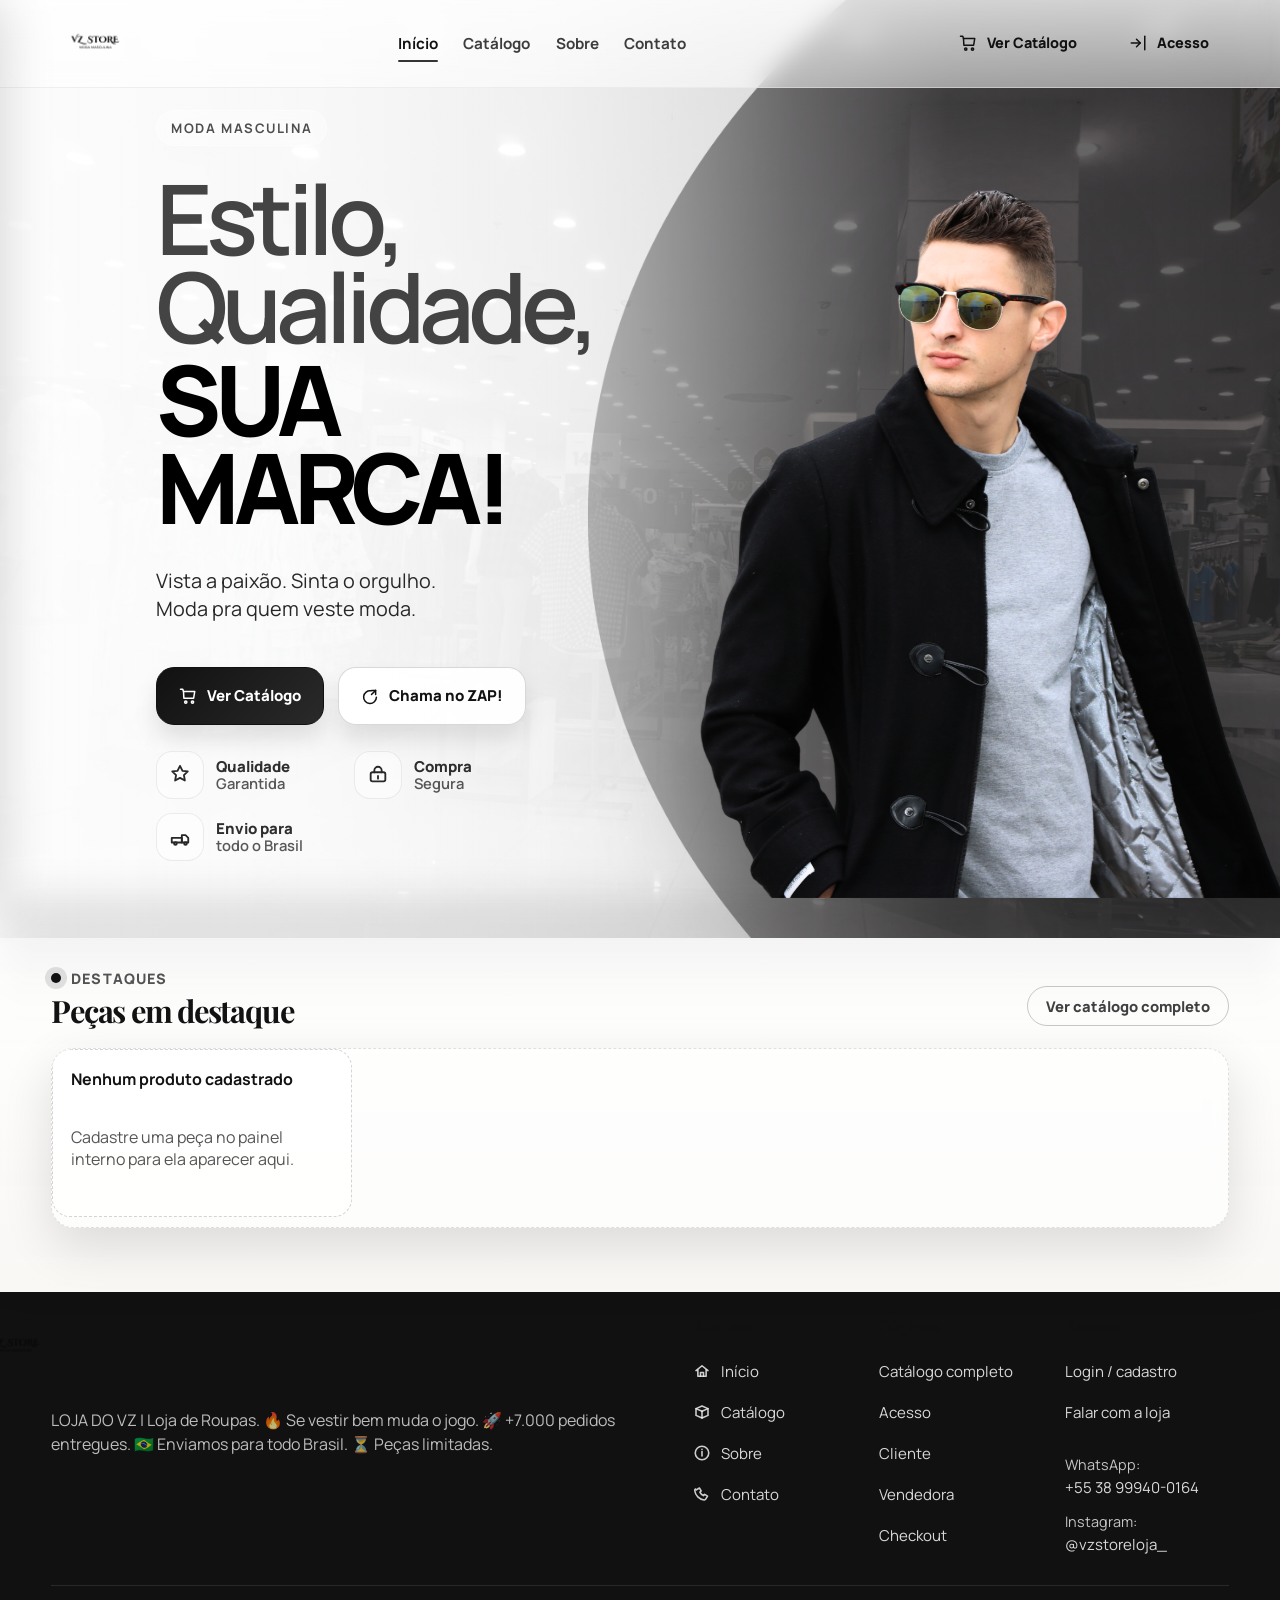
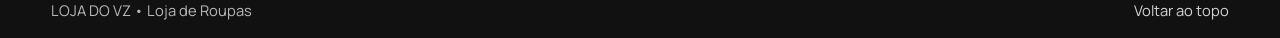
==== commit 64c4cc8e: "Atualiza site e conta interna" ====
--- a/paginas/index.html
+++ b/paginas/index.html
@@ -6,37 +6,840 @@
     <title>VzSTORE | Moda Masculina</title>
     <meta
       name="description"
-      content="Landing page da VzSTORE com hero inspirado em vitrine premium, catálogo em destaque e acesso por login."
+      content="Landing page da VZ Store com hero inspirado em vitrine premium, catálogo em destaque e acesso por login."
     />
+
     <link rel="preconnect" href="https://fonts.googleapis.com" />
     <link rel="preconnect" href="https://fonts.gstatic.com" crossorigin />
     <link
       href="https://fonts.googleapis.com/css2?family=Manrope:wght@400;500;600;700;800&family=Playfair+Display:wght@700;800&display=swap"
       rel="stylesheet"
     />
+
+    <script defer src="../scripts/site.js"></script>
+
     <link rel="stylesheet" href="../estilizacoes/styles.css" />
+
+    <style>
+      :root {
+        --bg: #f3f3f3;
+        --text: #121212;
+        --muted: #555;
+        --line: rgba(0, 0, 0, 0.12);
+        --glass: rgba(255, 255, 255, 0.6);
+        --glass-strong: rgba(255, 255, 255, 0.84);
+        --dark: #0e0e0f;
+        --white: #ffffff;
+        --shadow: 0 18px 50px rgba(0, 0, 0, 0.12);
+        --hero-bg: url("../imagens/fundo.png");
+      }
+
+      * {
+        box-sizing: border-box;
+      }
+
+      html {
+        scroll-behavior: smooth;
+      }
+
+      body {
+        margin: 0;
+        font-family: "Manrope", sans-serif;
+        background: var(--bg);
+        color: var(--text);
+        overflow-x: hidden;
+        padding-top: 0;
+      }
+
+      body.menu-open {
+        overflow: hidden;
+      }
+
+      a {
+        color: inherit;
+      }
+
+      button {
+        font: inherit;
+      }
+
+      .page {
+        min-height: 100svh;
+        position: relative;
+      }
+
+      /* =========================
+         CABEÇALHO
+      ========================== */
+      .topbar {
+        position: fixed;
+        inset: 0 0 auto 0;
+        z-index: 40;
+        display: grid;
+        grid-template-columns: auto minmax(0, 1fr) auto;
+        grid-template-areas: "brand nav actions";
+        align-items: center;
+        gap: 12px clamp(16px, 2vw, 28px);
+        padding: 12px clamp(18px, 4vw, 52px);
+        background: linear-gradient(
+          180deg,
+          rgba(255, 255, 255, 0.78) 0%,
+          rgba(255, 255, 255, 0.52) 100%
+        );
+        backdrop-filter: blur(12px);
+        -webkit-backdrop-filter: blur(12px);
+        border-bottom: 1px solid rgba(0, 0, 0, 0.06);
+      }
+
+      .topbar__brand-group {
+        grid-area: brand;
+        min-width: 0;
+        align-self: center;
+      }
+
+      .brand {
+        display: inline-flex;
+        align-items: center;
+        gap: 12px;
+        text-decoration: none;
+        white-space: nowrap;
+      }
+
+      .brand__logo {
+        width: 94px;
+        height: auto;
+        display: block;
+        flex: 0 0 auto;
+      }
+
+      .nav {
+        grid-area: nav;
+        display: flex;
+        align-items: center;
+        justify-content: center;
+        gap: clamp(18px, 2vw, 34px);
+        flex-wrap: nowrap;
+        min-width: 0;
+      }
+
+      .nav__link {
+        text-decoration: none;
+        font-weight: 700;
+        color: rgba(18, 18, 18, 0.82);
+        transition: transform 0.2s ease, opacity 0.2s ease;
+      }
+
+      .nav__link:hover,
+      .nav__link:focus-visible {
+        transform: translateY(-1px);
+        opacity: 0.82;
+      }
+
+      .topbar__actions {
+        grid-area: actions;
+        display: flex;
+        align-items: center;
+        justify-content: flex-end;
+        gap: 12px;
+        flex-wrap: nowrap;
+        min-width: 0;
+      }
+
+      .topbar__profile {
+        align-self: center;
+      }
+
+      .btn {
+        display: inline-flex;
+        align-items: center;
+        justify-content: center;
+        gap: 10px;
+        padding: 12px 18px;
+        border-radius: 11px;
+        border: 1.5px solid transparent;
+        text-decoration: none;
+        font-weight: 800;
+        line-height: 1;
+        transition: transform 0.2s ease, box-shadow 0.2s ease, opacity 0.2s ease,
+          background 0.2s ease, color 0.2s ease;
+        white-space: nowrap;
+        box-shadow: none;
+        cursor: pointer;
+      }
+
+      .btn:hover,
+      .btn:focus-visible {
+        transform: translateY(-1px);
+      }
+
+      .btn--solid {
+        background: #111;
+        color: #fff;
+        border-color: #111;
+        box-shadow: 0 10px 24px rgba(0, 0, 0, 0.12);
+      }
+
+      .btn--solid:hover,
+      .btn--solid:focus-visible {
+        opacity: 0.94;
+      }
+
+      .btn--light {
+        background: rgba(255, 255, 255, 0.72);
+        color: #111;
+        border-color: rgba(0, 0, 0, 0.65);
+      }
+
+      .btn--light:hover,
+      .btn--light:focus-visible {
+        background: rgba(255, 255, 255, 0.88);
+      }
+
+      .btn__icon {
+        width: 18px;
+        height: 18px;
+        display: inline-flex;
+        flex: 0 0 auto;
+      }
+
+      .btn__icon svg {
+        width: 100%;
+        height: 100%;
+      }
+
+      .menu-toggle {
+        display: none;
+        grid-area: menu;
+        align-items: center;
+        justify-content: center;
+        width: 46px;
+        height: 46px;
+        border: 1.5px solid rgba(0, 0, 0, 0.18);
+        border-radius: 14px;
+        background: rgba(255, 255, 255, 0.78);
+        color: #111;
+        font-size: 1.2rem;
+        font-weight: 800;
+        cursor: pointer;
+        box-shadow: 0 10px 24px rgba(0, 0, 0, 0.08);
+      }
+
+      .menu-toggle:hover,
+      .menu-toggle:focus-visible {
+        background: rgba(255, 255, 255, 0.92);
+      }
+
+      /* =========================
+         SIDEBAR MOBILE
+      ========================== */
+      .sidebar-overlay {
+        position: fixed;
+        inset: 0;
+        background: rgba(0, 0, 0, 0.42);
+        opacity: 0;
+        visibility: hidden;
+        pointer-events: none;
+        transition: opacity 0.22s ease, visibility 0.22s ease;
+        z-index: 70;
+      }
+
+      .sidebar {
+        position: fixed;
+        top: 0;
+        left: 0;
+        width: min(84vw, 320px);
+        height: 100dvh;
+        background: rgba(255, 255, 255, 0.96);
+        backdrop-filter: blur(14px);
+        -webkit-backdrop-filter: blur(14px);
+        box-shadow: 18px 0 50px rgba(0, 0, 0, 0.16);
+        transform: translateX(-105%);
+        transition: transform 0.28s ease;
+        z-index: 80;
+        display: flex;
+        flex-direction: column;
+        padding: 18px;
+      }
+
+      .sidebar__header {
+        display: flex;
+        align-items: center;
+        justify-content: space-between;
+        gap: 14px;
+        margin-bottom: 18px;
+      }
+
+      .sidebar__brand {
+        display: flex;
+        align-items: center;
+        gap: 10px;
+        text-decoration: none;
+      }
+
+      .sidebar__close {
+        width: 42px;
+        height: 42px;
+        border: 1px solid rgba(0, 0, 0, 0.12);
+        border-radius: 12px;
+        background: #fff;
+        cursor: pointer;
+        font-size: 1.15rem;
+        font-weight: 800;
+      }
+
+      .sidebar__nav {
+        display: grid;
+        gap: 10px;
+      }
+
+      .sidebar__nav a {
+        text-decoration: none;
+        font-weight: 700;
+        color: #111;
+        padding: 12px 14px;
+        border-radius: 12px;
+        background: rgba(0, 0, 0, 0.04);
+      }
+
+      .sidebar__nav a:hover,
+      .sidebar__nav a:focus-visible {
+        background: rgba(0, 0, 0, 0.07);
+      }
+
+      .sidebar__divider {
+        border: 0;
+        height: 1px;
+        background: rgba(0, 0, 0, 0.1);
+        margin: 10px 0 4px;
+      }
+
+      .sidebar__actions {
+        display: grid;
+        gap: 10px;
+        margin-top: 6px;
+      }
+
+      .sidebar__actions .btn {
+        width: 100%;
+      }
+
+      .sidebar__footer {
+        margin-top: auto;
+        padding-top: 16px;
+        font-size: 0.92rem;
+        color: rgba(17, 17, 17, 0.72);
+        line-height: 1.5;
+      }
+
+      .menu-open .sidebar {
+        transform: translateX(0);
+      }
+
+      .menu-open .sidebar-overlay {
+        opacity: 1;
+        visibility: visible;
+        pointer-events: auto;
+      }
+
+      /* =========================
+         HERO
+      ========================== */
+      .main {
+        position: relative;
+      }
+
+      .hero {
+        position: relative;
+        min-height: 100svh;
+        display: grid;
+        grid-template-columns: minmax(0, 1.05fr) minmax(340px, 0.95fr);
+        align-items: center;
+        overflow: hidden;
+        isolation: isolate;
+        padding: 72px clamp(18px, 4vw, 56px) 48px;
+        background: var(--bg);
+      }
+
+      .hero::before {
+        content: "";
+        position: absolute;
+        inset: 0;
+        background-image: var(--hero-bg);
+        background-position: center center;
+        background-size: cover;
+        background-repeat: no-repeat;
+        filter: grayscale(100%) brightness(1.08) contrast(0.95);
+        transform: scale(1.02);
+        z-index: -3;
+      }
+
+      .hero::after {
+        content: "";
+        position: absolute;
+        inset: 0;
+        background:
+          linear-gradient(
+            90deg,
+            rgba(255, 255, 255, 0.94) 0%,
+            rgba(255, 255, 255, 0.86) 24%,
+            rgba(255, 255, 255, 0.68) 43%,
+            rgba(255, 255, 255, 0.28) 62%,
+            rgba(255, 255, 255, 0.08) 74%,
+            rgba(255, 255, 255, 0) 100%
+          ),
+          linear-gradient(
+            180deg,
+            rgba(255, 255, 255, 0.08) 0%,
+            rgba(255, 255, 255, 0.18) 100%
+          );
+        z-index: -2;
+      }
+
+      .hero__copy {
+        position: relative;
+        z-index: 2;
+        max-width: 720px;
+        padding: 24px 12px 24px 8px;
+      }
+
+      .hero__eyebrow {
+        margin: 0 0 10px;
+        font-size: 0.95rem;
+        font-weight: 700;
+        letter-spacing: 0.08em;
+        text-transform: uppercase;
+        color: rgba(17, 17, 17, 0.72);
+      }
+
+      .hero h1 {
+        margin: 0;
+        font-size: clamp(3.2rem, 5.9vw, 6.2rem);
+        line-height: 0.95;
+        letter-spacing: -0.06em;
+        font-weight: 800;
+        color: #111;
+      }
+
+      .hero h1 span {
+        color: #000;
+      }
+
+      .hero__lead {
+        margin: 18px 0 0;
+        max-width: 520px;
+        font-size: clamp(1.05rem, 1.5vw, 1.35rem);
+        line-height: 1.35;
+        color: rgba(18, 18, 18, 0.78);
+      }
+
+      .hero__actions {
+        display: flex;
+        flex-wrap: wrap;
+        gap: 14px;
+        margin-top: 26px;
+      }
+
+      .hero__benefits {
+        list-style: none;
+        padding: 0;
+        margin: 30px 0 0;
+        display: flex;
+        flex-wrap: wrap;
+        gap: 18px 28px;
+      }
+
+      .hero__benefits li {
+        display: inline-flex;
+        align-items: center;
+        gap: 12px;
+        min-width: 180px;
+      }
+
+      .benefit__icon {
+        width: 42px;
+        height: 42px;
+        display: inline-flex;
+        align-items: center;
+        justify-content: center;
+        flex: 0 0 auto;
+        color: #111;
+        opacity: 0.9;
+      }
+
+      .benefit__icon svg {
+        width: 100%;
+        height: 100%;
+      }
+
+      .benefit__text {
+        display: flex;
+        flex-direction: column;
+        line-height: 1.1;
+      }
+
+      .benefit__text strong {
+        font-size: 0.98rem;
+        font-weight: 800;
+      }
+
+      .benefit__text small {
+        font-size: 0.92rem;
+        color: rgba(18, 18, 18, 0.72);
+      }
+
+      .hero__visual {
+        position: relative;
+        z-index: 2;
+        min-height: 100%;
+        display: flex;
+        align-items: flex-end;
+        justify-content: flex-end;
+        pointer-events: none;
+      }
+
+      .hero__model {
+        width: min(100%, 760px);
+        max-height: 92vh;
+        object-fit: contain;
+        object-position: center bottom;
+        filter: drop-shadow(0 22px 40px rgba(0, 0, 0, 0.16));
+        transform: translateX(clamp(0px, 2vw, 28px)) translateY(50px);
+      }
+
+      /* =========================
+         SEÇÃO DESTAQUES
+      ========================== */
+      .section {
+        position: relative;
+        padding: 28px clamp(18px, 4vw, 56px) 64px;
+      }
+
+      .section__inner {
+        max-width: 1280px;
+        margin: 0 auto;
+      }
+
+      .section__head {
+        display: flex;
+        align-items: end;
+        justify-content: space-between;
+        gap: 20px;
+        margin-bottom: 22px;
+      }
+
+      .section__eyebrow {
+        margin: 0 0 8px;
+        display: inline-flex;
+        align-items: center;
+        gap: 10px;
+        font-size: 0.9rem;
+        font-weight: 800;
+        letter-spacing: 0.08em;
+        text-transform: uppercase;
+        color: rgba(18, 18, 18, 0.72);
+      }
+
+      .section__dot {
+        width: 10px;
+        height: 10px;
+        border-radius: 999px;
+        background: #111;
+      }
+
+      .section__head h2 {
+        margin: 0;
+        font-size: clamp(1.6rem, 2.4vw, 2.2rem);
+        letter-spacing: -0.04em;
+      }
+
+      .section__action {
+        text-decoration: none;
+        font-weight: 800;
+        color: #111;
+        opacity: 0.8;
+      }
+
+      .catalog-rail {
+        min-height: 180px;
+        border: 1px dashed rgba(0, 0, 0, 0.12);
+        border-radius: 22px;
+        background: rgba(255, 255, 255, 0.58);
+        backdrop-filter: blur(10px);
+        -webkit-backdrop-filter: blur(10px);
+        box-shadow: var(--shadow);
+      }
+
+      /* =========================
+         FOOTER
+      ========================== */
+      .footer {
+        padding: 22px clamp(18px, 4vw, 56px) 18px;
+        background: #111;
+        color: rgba(255, 255, 255, 0.9);
+      }
+
+      .footer__inner {
+        max-width: 1280px;
+        margin: 0 auto;
+        display: grid;
+        grid-template-columns: 1.15fr 1fr;
+        gap: 26px;
+      }
+
+      .footer__brand p {
+        margin: 14px 0 0;
+        max-width: 720px;
+        color: rgba(255, 255, 255, 0.72);
+        line-height: 1.55;
+      }
+
+      .footer__columns {
+        display: grid;
+        grid-template-columns: repeat(3, minmax(0, 1fr));
+        gap: 22px;
+      }
+
+      .footer__group h3 {
+        margin: 0 0 14px;
+        font-size: 1rem;
+      }
+
+      .footer__group a {
+        display: inline-flex;
+        align-items: center;
+        gap: 10px;
+        text-decoration: none;
+        color: rgba(255, 255, 255, 0.84);
+        margin: 0 0 10px;
+      }
+
+      .footer__group p {
+        margin: 10px 0 0;
+        line-height: 1.6;
+        color: rgba(255, 255, 255, 0.76);
+      }
+
+      .footer-link__icon {
+        width: 18px;
+        height: 18px;
+        display: inline-flex;
+      }
+
+      .footer-link__icon svg {
+        width: 100%;
+        height: 100%;
+      }
+
+      .footer__small {
+        max-width: 1280px;
+        margin: 18px auto 0;
+        padding-top: 14px;
+        border-top: 1px solid rgba(255, 255, 255, 0.1);
+        display: flex;
+        justify-content: space-between;
+        gap: 16px;
+        color: rgba(255, 255, 255, 0.7);
+        font-size: 0.92rem;
+      }
+
+      .footer__small a {
+        text-decoration: none;
+        color: rgba(255, 255, 255, 0.82);
+      }
+
+      /* =========================
+         RESPONSIVO
+      ========================== */
+      @media (max-width: 1024px) {
+        .hero {
+          grid-template-columns: 1fr;
+          padding-top: 72px;
+          padding-bottom: 34px;
+        }
+
+        .hero__visual {
+          justify-content: center;
+          margin-top: 10px;
+        }
+
+        .hero__model {
+          width: min(94vw, 620px);
+          transform: translateX(0);
+        }
+
+        .footer__inner {
+          grid-template-columns: 1fr;
+        }
+
+        .footer__columns {
+          grid-template-columns: repeat(2, minmax(0, 1fr));
+        }
+      }
+
+      @media (max-width: 820px) {
+        .topbar {
+          grid-template-columns: 48px 1fr;
+          grid-template-areas: "menu brand";
+          align-items: center;
+          gap: 10px;
+          padding: 12px 14px;
+        }
+
+        .topbar__brand-group {
+          justify-self: center;
+          align-self: center;
+        }
+
+        .brand {
+          justify-content: center;
+        }
+
+        .brand__logo {
+          width: 86px;
+        }
+
+        .nav {
+          display: none;
+        }
+
+        .topbar__actions {
+          display: none;
+        }
+
+        .menu-toggle {
+          display: inline-flex;
+        }
+
+        .hero {
+          min-height: auto;
+          padding: 72px 16px 18px;
+          grid-template-columns: 1fr;
+        }
+
+        .hero__copy {
+          padding: 0 4px;
+        }
+
+        .hero__eyebrow {
+          margin-bottom: 8px;
+          font-size: 0.82rem;
+          letter-spacing: 0.08em;
+        }
+
+        .hero h1 {
+          font-size: clamp(2.45rem, 11vw, 4rem);
+          line-height: 0.92;
+        }
+
+        .hero__lead {
+          margin-top: 14px;
+          font-size: 1rem;
+        }
+
+        .hero__actions {
+          margin-top: 18px;
+          gap: 10px;
+        }
+
+        .hero__benefits {
+          margin-top: 18px;
+          gap: 12px 16px;
+        }
+
+        .hero__benefits li {
+          min-width: 100%;
+        }
+
+        .hero__visual {
+          display: none;
+        }
+
+        .section {
+          padding: 18px 16px 44px;
+        }
+
+        .section__head {
+          align-items: start;
+          flex-direction: column;
+        }
+
+        .footer__columns {
+          grid-template-columns: 1fr;
+        }
+
+        .footer__small {
+          flex-direction: column;
+        }
+      }
+
+      @media (max-width: 480px) {
+        .brand__logo {
+          width: 80px;
+        }
+
+        .btn {
+          width: 100%;
+          max-width: 320px;
+        }
+
+        .hero__actions {
+          width: 100%;
+        }
+
+        .hero__actions .btn {
+          width: 100%;
+          max-width: none;
+        }
+
+        .hero__benefits li {
+          min-width: 100%;
+        }
+      }
+    </style>
   </head>
+
   <body>
     <div class="page page--home">
       <header class="topbar">
+        <button
+          class="menu-toggle"
+          id="menuToggle"
+          aria-label="Abrir menu"
+          aria-controls="sidebar"
+          aria-expanded="false"
+          type="button"
+        >
+          ☰
+        </button>
+
         <div class="topbar__brand-group">
-          <a class="brand" href="#inicio" aria-label="Página inicial">
-            <span class="brand__mark" aria-hidden="true"></span>
-            <span class="brand__name">VzSTORE</span>
+          <a class="brand" href="index.html" aria-label="Página inicial">
+            <img
+              class="brand__logo"
+              src="../imagens/logo.png"
+              alt="VzSTORE"
+            />
           </a>
         </div>
 
         <nav class="nav" aria-label="Navegação principal">
-          <a class="nav__link" href="#inicio" aria-current="page">Início</a>
+          <a class="nav__link" href="index.html" aria-current="page">Início</a>
           <a class="nav__link" href="catalogo.html">Catálogo</a>
-          <a class="nav__link" href="#sobre">Sobre</a>
-          <a class="nav__link" href="#contato" data-whatsapp-link data-whatsapp-fallback="#contato">Contato</a>
+          <a class="nav__link" href="sobre.html">Sobre</a>
+          <a class="nav__link" href="contato.html">Contato</a>
         </nav>
 
         <div class="topbar__actions">
           <a class="btn btn--solid" href="catalogo.html">
             <span class="btn__icon" aria-hidden="true">
-              <svg viewBox="0 0 24 24" fill="none" stroke="currentColor" stroke-width="2" stroke-linecap="round" stroke-linejoin="round">
+              <svg
+                viewBox="0 0 24 24"
+                fill="none"
+                stroke="currentColor"
+                stroke-width="2"
+                stroke-linecap="round"
+                stroke-linejoin="round"
+              >
                 <path d="M6 6h15l-1.5 9h-13z" />
                 <path d="M6 6 5 3H2" />
                 <circle cx="9" cy="20" r="1.5" />
@@ -45,9 +848,17 @@
             </span>
             <span>Ver Catálogo</span>
           </a>
-          <a class="btn btn--light" href="acesso.html" data-topbar-auth-link>
+
+          <a class="btn btn--light topbar__profile" href="acesso.html" data-topbar-auth-link aria-label="Entrar">
             <span class="btn__icon" aria-hidden="true">
-              <svg viewBox="0 0 24 24" fill="none" stroke="currentColor" stroke-width="2" stroke-linecap="round" stroke-linejoin="round">
+              <svg
+                viewBox="0 0 24 24"
+                fill="none"
+                stroke="currentColor"
+                stroke-width="2"
+                stroke-linecap="round"
+                stroke-linejoin="round"
+              >
                 <path d="M10 17l5-5-5-5" />
                 <path d="M15 12H3" />
                 <path d="M21 3v18" />
@@ -58,15 +869,94 @@
         </div>
       </header>
 
+      <div class="sidebar-overlay" id="sidebarOverlay"></div>
+
+      <aside class="sidebar" id="sidebar" aria-label="Menu lateral">
+        <div class="sidebar__header">
+          <a class="sidebar__brand" href="index.html" aria-label="Página inicial">
+            <img class="brand__logo" src="../imagens/logo.png" alt="VzSTORE" />
+          </a>
+
+          <button class="sidebar__close" id="menuClose" type="button" aria-label="Fechar menu">
+            ✕
+          </button>
+        </div>
+
+        <nav class="sidebar__nav" aria-label="Links do menu">
+          <a href="index.html">Início</a>
+          <a href="catalogo.html">Catálogo</a>
+          <a href="sobre.html">Sobre</a>
+          <a href="contato.html">Contato</a>
+
+          <hr class="sidebar__divider" />
+
+          <a href="acesso.html">Entrar</a>
+          <a href="cliente.html">Cliente</a>
+          <a href="vendedora.html">Vendedora</a>
+          <a href="checkout.html">Checkout</a>
+        </nav>
+
+        <div class="sidebar__actions">
+          <a class="btn btn--solid" href="catalogo.html">
+            <span class="btn__icon" aria-hidden="true">
+              <svg
+                viewBox="0 0 24 24"
+                fill="none"
+                stroke="currentColor"
+                stroke-width="2"
+                stroke-linecap="round"
+                stroke-linejoin="round"
+              >
+                <path d="M6 6h15l-1.5 9h-13z" />
+                <path d="M6 6 5 3H2" />
+                <circle cx="9" cy="20" r="1.5" />
+                <circle cx="18" cy="20" r="1.5" />
+              </svg>
+            </span>
+            <span>Ver Catálogo</span>
+          </a>
+
+          <a
+            class="btn btn--light"
+            href="https://wa.me/5538999400164"
+            target="_blank"
+            rel="noopener noreferrer"
+          >
+            <span class="btn__icon" aria-hidden="true">
+              <svg
+                viewBox="0 0 24 24"
+                fill="none"
+                stroke="currentColor"
+                stroke-width="2"
+                stroke-linecap="round"
+                stroke-linejoin="round"
+              >
+                <path d="M20.5 13.5a8.5 8.5 0 1 1-7.2-8.4" />
+                <path d="M14 4.5h5.5V10" />
+                <path d="M14 10 19.5 4.5" />
+              </svg>
+            </span>
+            <span>Chama no ZAP!</span>
+          </a>
+        </div>
+
+        <div class="sidebar__footer">
+          <strong>VzSTORE</strong><br />
+          Moda masculina com foco em estilo, praticidade e presença.
+        </div>
+      </aside>
+
       <main class="main">
         <section class="hero" id="inicio">
           <section class="hero__copy" aria-labelledby="hero-title">
             <p class="hero__eyebrow">Moda masculina</p>
+
             <h1 id="hero-title">
               Estilo,<br />
               Qualidade,<br />
               <span>SUA MARCA!</span>
             </h1>
+
             <p class="hero__lead">
               Vista a paixão. Sinta o orgulho.<br />
               Moda pra quem veste moda.
@@ -75,7 +965,14 @@
             <div class="hero__actions">
               <a class="btn btn--solid" href="catalogo.html">
                 <span class="btn__icon" aria-hidden="true">
-                  <svg viewBox="0 0 24 24" fill="none" stroke="currentColor" stroke-width="2" stroke-linecap="round" stroke-linejoin="round">
+                  <svg
+                    viewBox="0 0 24 24"
+                    fill="none"
+                    stroke="currentColor"
+                    stroke-width="2"
+                    stroke-linecap="round"
+                    stroke-linejoin="round"
+                  >
                     <path d="M6 6h15l-1.5 9h-13z" />
                     <path d="M6 6 5 3H2" />
                     <circle cx="9" cy="20" r="1.5" />
@@ -85,9 +982,21 @@
                 <span>Ver Catálogo</span>
               </a>
 
-              <a class="btn btn--light" href="#contato" data-whatsapp-link data-whatsapp-fallback="#contato">
+              <a
+                class="btn btn--light"
+                href="https://wa.me/5538999400164"
+                target="_blank"
+                rel="noopener noreferrer"
+              >
                 <span class="btn__icon" aria-hidden="true">
-                  <svg viewBox="0 0 24 24" fill="none" stroke="currentColor" stroke-width="2" stroke-linecap="round" stroke-linejoin="round">
+                  <svg
+                    viewBox="0 0 24 24"
+                    fill="none"
+                    stroke="currentColor"
+                    stroke-width="2"
+                    stroke-linecap="round"
+                    stroke-linejoin="round"
+                  >
                     <path d="M20.5 13.5a8.5 8.5 0 1 1-7.2-8.4" />
                     <path d="M14 4.5h5.5V10" />
                     <path d="M14 10 19.5 4.5" />
@@ -100,7 +1009,14 @@
             <ul class="hero__benefits" aria-label="Benefícios principais">
               <li>
                 <span class="benefit__icon" aria-hidden="true">
-                  <svg viewBox="0 0 24 24" fill="none" stroke="currentColor" stroke-width="2" stroke-linecap="round" stroke-linejoin="round">
+                  <svg
+                    viewBox="0 0 24 24"
+                    fill="none"
+                    stroke="currentColor"
+                    stroke-width="2"
+                    stroke-linecap="round"
+                    stroke-linejoin="round"
+                  >
                     <path d="m12 2 2.7 5.5L20.5 8l-4.2 4.1L17.3 18 12 15.2 6.7 18l1-5.9L3.5 8l5.8-.5L12 2Z" />
                   </svg>
                 </span>
@@ -109,9 +1025,17 @@
                   <small>Garantida</small>
                 </span>
               </li>
+
               <li>
                 <span class="benefit__icon" aria-hidden="true">
-                  <svg viewBox="0 0 24 24" fill="none" stroke="currentColor" stroke-width="2" stroke-linecap="round" stroke-linejoin="round">
+                  <svg
+                    viewBox="0 0 24 24"
+                    fill="none"
+                    stroke="currentColor"
+                    stroke-width="2"
+                    stroke-linecap="round"
+                    stroke-linejoin="round"
+                  >
                     <rect x="4" y="9" width="16" height="10" rx="2" />
                     <path d="M8 9V7a4 4 0 0 1 8 0v2" />
                     <path d="M12 13v3" />
@@ -122,9 +1046,17 @@
                   <small>Segura</small>
                 </span>
               </li>
+
               <li>
                 <span class="benefit__icon" aria-hidden="true">
-                  <svg viewBox="0 0 24 24" fill="none" stroke="currentColor" stroke-width="2" stroke-linecap="round" stroke-linejoin="round">
+                  <svg
+                    viewBox="0 0 24 24"
+                    fill="none"
+                    stroke="currentColor"
+                    stroke-width="2"
+                    stroke-linecap="round"
+                    stroke-linejoin="round"
+                  >
                     <path d="M3 13h11v5H3z" />
                     <path d="M14 10h4l3 3v5h-7z" />
                     <circle cx="7" cy="19" r="1.5" />
@@ -139,11 +1071,11 @@
             </ul>
           </section>
 
-          <div class="hero__visual" aria-label="Foto da modelo em destaque">
+          <div class="hero__visual" aria-label="Imagem do modelo em destaque">
             <img
               class="hero__model"
               src="../imagens/modelo.png"
-              alt="Modelo masculino em destaque usando casaco preto e oculos escuros"
+              alt="Modelo masculino em destaque usando casaco preto e óculos escuros"
             />
           </div>
         </section>
@@ -152,7 +1084,10 @@
           <div class="section__inner">
             <div class="section__head">
               <div>
-                <p class="section__eyebrow"><span class="section__dot" aria-hidden="true"></span>Destaques</p>
+                <p class="section__eyebrow">
+                  <span class="section__dot" aria-hidden="true"></span>
+                  Destaques
+                </p>
                 <h2>Peças em destaque</h2>
               </div>
               <a class="section__action" href="catalogo.html">Ver catálogo completo</a>
@@ -161,79 +1096,17 @@
             <div class="catalog-rail" aria-label="Produtos em destaque"></div>
           </div>
         </section>
-
-        <section class="section section--summary" id="sobre">
-          <div class="section__inner">
-            <div class="section__head section__head--stack">
-              <div>
-                <p class="section__eyebrow"><span class="section__dot" aria-hidden="true"></span>Plataforma</p>
-                <h2>Estrutura completa com visual renovado</h2>
-              </div>
-              <p class="section__lead">
-                A home apresenta a marca, o catálogo e os atalhos, enquanto o login continua levando cada perfil para a área correta.
-              </p>
-            </div>
-
-            <div class="summary-grid summary-grid--split">
-              <article class="summary-card summary-card--tall" id="cliente">
-                <div class="summary-card__top">
-                  <span class="summary-card__chip">Cliente</span>
-                  <span class="summary-card__badge" aria-hidden="true">01</span>
-                </div>
-                <h3>Área do cliente</h3>
-                <p>Carrinho, pedidos, histórico e acompanhamento de entrega em um só lugar.</p>
-                <ul class="summary-card__list" aria-label="Funcionalidades do cliente">
-                  <li>Carrinho</li>
-                  <li>Pedidos</li>
-                  <li>Status</li>
-                </ul>
-                <a class="summary-card__action" href="acesso.html?next=cliente.html">Entrar como cliente</a>
-              </article>
-
-              <article class="summary-card">
-                <div class="summary-card__top">
-                  <span class="summary-card__chip">Vendedora</span>
-                  <span class="summary-card__badge" aria-hidden="true">02</span>
-                </div>
-                <h3>Área da vendedora</h3>
-                <p>Painel interno para pedidos, estoque e cadastros. A aba da vendedora sempre exige login.</p>
-                <ul class="summary-card__list" aria-label="Funcionalidades da vendedora">
-                  <li>Login obrigatório</li>
-                  <li>Painel interno</li>
-                  <li>Gestão de usuários</li>
-                </ul>
-                <a class="summary-card__action" href="acesso.html?next=vendedora.html">Entrar como vendedora</a>
-              </article>
-
-            </div>
-          </div>
-        </section>
-
-        <section class="section section--cta" id="contato">
-          <div class="section__inner">
-            <div class="cta-banner">
-              <div>
-                <p class="section__eyebrow"><span class="section__dot" aria-hidden="true"></span>Contato</p>
-                <h2>Catálogo online, pedido pelo site e atendimento rápido no WhatsApp.</h2>
-                <p>
-                  Fale direto com a loja pelo WhatsApp <strong>+55 38 99940-0164</strong> e siga nosso Instagram <strong>@vzstoreloja_</strong> para lançamentos e novidades.
-                </p>
-              </div>
-              <div class="cta-banner__actions">
-                <a class="btn btn--solid" href="catalogo.html">Abrir Catálogo</a>
-                <a class="btn btn--light" href="#contato" data-whatsapp-link data-whatsapp-fallback="#contato">WhatsApp da Loja</a>
-              </div>
-            </div>
-          </div>
-        </section>
       </main>
 
       <footer class="footer">
         <div class="footer__inner">
           <div class="footer__brand">
-            <a class="brand brand--footer" href="#inicio">
-              <span class="brand__mark" aria-hidden="true"></span>
-              <span class="brand__name">VzSTORE</span>
+            <a class="brand brand--footer" href="index.html">
+              <img
+                class="brand__logo"
+                src="../imagens/logo.png"
+                alt="VzSTORE"
+              />
             </a>
             <p>
               LOJA DO VZ | Loja de Roupas. 🔥 Se vestir bem muda o jogo. 🚀 +7.000 pedidos entregues. 🇧🇷 Enviamos para todo Brasil. ⏳ Peças limitadas.
@@ -243,9 +1116,16 @@
           <div class="footer__columns">
             <div class="footer__group">
               <h3>Atalhos</h3>
-              <a href="#inicio">
+              <a href="index.html">
                 <span class="footer-link__icon" aria-hidden="true">
-                  <svg viewBox="0 0 24 24" fill="none" stroke="currentColor" stroke-width="2.1" stroke-linecap="round" stroke-linejoin="round">
+                  <svg
+                    viewBox="0 0 24 24"
+                    fill="none"
+                    stroke="currentColor"
+                    stroke-width="2.1"
+                    stroke-linecap="round"
+                    stroke-linejoin="round"
+                  >
                     <path d="M4 11.5 12 5l8 6.5" />
                     <path d="M6.5 10.5V19h11v-8.5" />
                     <path d="M10 19v-5h4v5" />
@@ -253,9 +1133,16 @@
                 </span>
                 <span>Início</span>
               </a>
-              <a href="#catalogo">
+              <a href="catalogo.html">
                 <span class="footer-link__icon" aria-hidden="true">
-                  <svg viewBox="0 0 24 24" fill="none" stroke="currentColor" stroke-width="2.1" stroke-linecap="round" stroke-linejoin="round">
+                  <svg
+                    viewBox="0 0 24 24"
+                    fill="none"
+                    stroke="currentColor"
+                    stroke-width="2.1"
+                    stroke-linecap="round"
+                    stroke-linejoin="round"
+                  >
                     <path d="M4 7.5 12 4l8 3.5v9L12 20l-8-3.5v-9Z" />
                     <path d="M4 7.5 12 11l8-3.5" />
                     <path d="M12 11v9" />
@@ -263,9 +1150,16 @@
                 </span>
                 <span>Catálogo</span>
               </a>
-              <a href="#sobre">
+              <a href="sobre.html">
                 <span class="footer-link__icon" aria-hidden="true">
-                  <svg viewBox="0 0 24 24" fill="none" stroke="currentColor" stroke-width="2.1" stroke-linecap="round" stroke-linejoin="round">
+                  <svg
+                    viewBox="0 0 24 24"
+                    fill="none"
+                    stroke="currentColor"
+                    stroke-width="2.1"
+                    stroke-linecap="round"
+                    stroke-linejoin="round"
+                  >
                     <circle cx="12" cy="12" r="9" />
                     <path d="M12 10v6" />
                     <path d="M12 7.2h.01" />
@@ -273,9 +1167,16 @@
                 </span>
                 <span>Sobre</span>
               </a>
-              <a href="#contato" data-whatsapp-link data-whatsapp-fallback="#contato">
+              <a href="contato.html">
                 <span class="footer-link__icon" aria-hidden="true">
-                  <svg viewBox="0 0 24 24" fill="none" stroke="currentColor" stroke-width="2.1" stroke-linecap="round" stroke-linejoin="round">
+                  <svg
+                    viewBox="0 0 24 24"
+                    fill="none"
+                    stroke="currentColor"
+                    stroke-width="2.1"
+                    stroke-linecap="round"
+                    stroke-linejoin="round"
+                  >
                     <path d="M4.5 6.5 8.5 4l2.4 3.9-1.7 1.6c1 2.1 2.6 3.7 4.7 4.7l1.6-1.7 3.9 2.4-2.5 4c-.4.7-1.2 1.1-2 1-6.6-.8-11.8-6-12.6-12.6-.1-.8.3-1.6 1-2Z" />
                   </svg>
                 </span>
@@ -287,13 +1188,40 @@
               <h3>Páginas</h3>
               <a href="catalogo.html">Catálogo completo</a>
               <a href="acesso.html">Acesso</a>
+              <a href="cliente.html">Cliente</a>
+              <a href="vendedora.html">Vendedora</a>
+              <a href="checkout.html">Checkout</a>
             </div>
 
             <div class="footer__group">
               <h3>Acesso</h3>
               <a href="acesso.html">Login / cadastro</a>
-              <a href="#contato" data-whatsapp-link data-whatsapp-fallback="#contato">Falar com a loja</a>
-              <p>WhatsApp: <a href="https://wa.me/5538999400164" target="_blank" rel="noopener noreferrer">+55 38 99940-0164</a><br>Instagram: <a href="https://www.instagram.com/vzstoreloja_/" target="_blank" rel="noopener noreferrer">@vzstoreloja_</a></p>
+              <a
+                href="https://wa.me/5538999400164"
+                target="_blank"
+                rel="noopener noreferrer"
+              >
+                Falar com a loja
+              </a>
+              <p>
+                WhatsApp:
+                <a
+                  href="https://wa.me/5538999400164"
+                  target="_blank"
+                  rel="noopener noreferrer"
+                >
+                  +55 38 99940-0164
+                </a>
+                <br />
+                Instagram:
+                <a
+                  href="https://www.instagram.com/vzstoreloja_/"
+                  target="_blank"
+                  rel="noopener noreferrer"
+                >
+                  @vzstoreloja_
+                </a>
+              </p>
             </div>
           </div>
         </div>
@@ -304,6 +1232,43 @@
         </div>
       </footer>
     </div>
-    <script defer src="../scripts/site.js"></script>
+
+    <script>
+      (() => {
+        const body = document.body;
+        const toggle = document.getElementById("menuToggle");
+        const closeBtn = document.getElementById("menuClose");
+        const overlay = document.getElementById("sidebarOverlay");
+        const sidebar = document.getElementById("sidebar");
+
+        if (!toggle || !closeBtn || !overlay || !sidebar) return;
+
+        const openMenu = () => {
+          body.classList.add("menu-open");
+          toggle.setAttribute("aria-expanded", "true");
+        };
+
+        const closeMenu = () => {
+          body.classList.remove("menu-open");
+          toggle.setAttribute("aria-expanded", "false");
+        };
+
+        toggle.addEventListener("click", openMenu);
+        closeBtn.addEventListener("click", closeMenu);
+        overlay.addEventListener("click", closeMenu);
+
+        sidebar.querySelectorAll("a").forEach((link) => {
+          link.addEventListener("click", closeMenu);
+        });
+
+        document.addEventListener("keydown", (event) => {
+          if (event.key === "Escape") closeMenu();
+        });
+
+        window.addEventListener("resize", () => {
+          if (window.innerWidth > 820) closeMenu();
+        });
+      })();
+    </script>
   </body>
 </html>
--- a/estilizacoes/styles.css
+++ b/estilizacoes/styles.css
@@ -75,52 +75,109 @@
 .topbar {
   position: fixed;
   inset: 0 0 auto 0;
-  z-index: 120;
-  display: flex;
+  z-index: 80;
+  display: grid;
+  grid-template-columns: auto minmax(0, 1fr) auto;
+  grid-template-areas: "brand nav actions";
   align-items: center;
-  justify-content: space-between;
-  gap: 16px;
-  padding: 10px clamp(18px, 4vw, 44px) 8px;
-  background: rgba(255, 255, 255, 0.66);
-  border-bottom: 1px solid rgba(25, 18, 22, 0.07);
-  backdrop-filter: blur(18px);
+  gap: 12px clamp(10px, 1.5vw, 18px);
+  padding: 12px clamp(16px, 3vw, 48px);
+  background: #ffffff;
+  border-bottom: 1px solid rgba(17, 17, 17, 0.08);
+  backdrop-filter: none;
 }
 
 .topbar__brand-group {
+  grid-area: brand;
   display: flex;
   align-items: center;
-  gap: 10px;
+  gap: 8px;
+  min-width: fit-content;
+  flex-shrink: 0;
+  justify-self: start;
+  align-self: center;
+}
+
+.nav {
+  grid-area: nav;
+  justify-self: center;
+  width: auto;
+  display: flex;
+  align-items: center;
+  gap: 20px;
+  flex-wrap: nowrap;
+  flex-grow: 1;
   min-width: 0;
-  margin-left: -80px;
-}
+}
+
+.topbar__actions {
+  grid-area: actions;
+  justify-self: end;
+  display: flex;
+  align-items: center;
+  gap: 8px;
+  flex-wrap: nowrap;
+  flex-shrink: 0;
+  position: relative;
+  padding-top: 0;
+}
+
+.topbar__actions [data-topbar-profile-slot],
+.topbar__actions .profile-trigger {
+  position: static;
+  flex: 0 0 42px;
+  width: 42px;
+  height: 42px;
+  min-width: 42px;
+  min-height: 42px;
+  padding: 0;
+  font-size: 0;
+  border-radius: 50%;
+  overflow: hidden;
+  border: 2px solid rgba(17, 17, 17, 0.15);
+  background: #fff;
+}
+
+.topbar__actions [data-topbar-profile-slot] svg,
+.topbar__actions [data-topbar-profile-slot] img,
+.topbar__actions .profile-trigger svg,
+.topbar__actions .profile-trigger img,
+.topbar__actions .profile-trigger .profile-avatar {
+  width: 100%;
+  height: 100%;
+  border-radius: 50%;
+  object-fit: cover;
+}
+
+.topbar__actions [data-topbar-profile-slot] span:not(.btn__icon),
+.topbar__actions .profile-trigger .profile-trigger__label {
+  display: none !important;
+}
+
 
 .brand {
   display: inline-flex;
   align-items: center;
-  gap: 10px;
+  gap: 8px;
   text-decoration: none;
   font-weight: 800;
   letter-spacing: 0.02em;
   white-space: nowrap;
+  font-size: 0.95rem;
 }
 
 .brand__mark {
-  width: 18px;
-  height: 18px;
+  width: 16px;
+  height: 16px;
   border-radius: 999px;
   background: radial-gradient(circle at 35% 35%, #5f5f5f 0%, var(--accent) 42%, var(--accent-strong) 100%);
   box-shadow: 0 0 0 8px rgba(17, 17, 17, 0.11);
-}
-
-.topbar .brand__mark {
-  width: clamp(240px, 18vw, 340px);
-  height: clamp(74px, 6vw, 110px);
-  transform: scale(1.42);
-  transform-origin: left center;
+  flex-shrink: 0;
 }
 
 .brand__name {
-  font-size: 0.98rem;
+  font-size: 0.95rem;
+  font-weight: 800;
 }
 
 .topbar__menu-toggle {
@@ -172,18 +229,20 @@
 .nav {
   display: flex;
   align-items: center;
-  gap: 26px;
-  flex-wrap: wrap;
+  gap: 20px;
+  flex-wrap: nowrap;
   justify-content: center;
+  flex-grow: 1;
 }
 
 .nav__link {
   position: relative;
   text-decoration: none;
   color: rgba(27, 24, 32, 0.72);
-  font-size: 0.96rem;
-  font-weight: 700;
+  font-size: 0.9rem;
+  font-weight: 600;
   transition: color 0.2s ease;
+  white-space: nowrap;
 }
 
 .nav__link:hover,
@@ -211,12 +270,45 @@
   transform: scaleX(1);
 }
 
+.sidebar__nav a[aria-current="page"] {
+  background: rgba(17, 17, 17, 0.1);
+  color: var(--accent);
+}
+
 .topbar__actions {
   display: flex;
   align-items: center;
-  gap: 10px;
-  flex-wrap: wrap;
+  gap: 8px;
+  flex-wrap: nowrap;
   justify-content: flex-end;
+  flex-shrink: 0;
+}
+
+.topbar__actions .btn {
+  padding: 9px 14px;
+  font-size: 0.9rem;
+  border-radius: 12px;
+  min-width: auto;
+}
+
+.topbar__actions .btn.profile-trigger,
+.topbar__actions [data-topbar-profile-slot] {
+  flex: 0 0 42px;
+  width: 42px;
+  height: 42px;
+  min-width: 42px;
+  min-height: 42px;
+  padding: 0;
+  gap: 0;
+  font-size: 0;
+  border-radius: 50%;
+  overflow: hidden;
+  background: #fff;
+  border: 2px solid rgba(17, 17, 17, 0.15);
+}
+
+.topbar__actions .btn span:last-child {
+  display: inline;
 }
 
 .btn {
@@ -3333,9 +3425,12 @@
 }
 
 .profile-trigger {
-  padding-inline: 12px 14px;
+  display: inline-flex;
+  align-items: center;
+  justify-content: center;
   gap: 8px;
   min-width: 0;
+  line-height: 1;
   will-change: transform;
 }
 
@@ -3343,11 +3438,13 @@
   width: 32px;
   height: 32px;
   font-size: 0.68rem;
+  border-radius: 50%;
 }
 
 .profile-trigger__label {
   font-size: 0.88rem;
   font-weight: 900;
+  white-space: nowrap;
 }
 
 .profile-trigger.is-active,
@@ -4378,7 +4475,6 @@
   display: flex;
   flex-direction: column;
   gap: 16px;
-  align-items: flex-start;
 }
 
 .brand--footer {
@@ -4696,27 +4792,60 @@
 
 @media (max-width: 720px) {
   .topbar {
-    gap: 14px;
-    padding: 14px 16px 12px;
+    grid-template-columns: 1fr;
+    grid-template-rows: auto auto auto;
+    gap: 10px;
+    padding: 10px 14px 10px;
   }
 
   .topbar__brand-group {
-    gap: 10px;
+    grid-column: 1 / -1;
+    justify-self: center;
+  }
+
+  .brand__mark {
+    width: 16px;
+    height: 16px;
+  }
+
+  .brand {
+    font-size: 0.9rem;
+    gap: 6px;
+  }
+
+  .nav {
+    grid-column: 1 / -1;
+    width: 100%;
+    gap: 16px;
+    justify-content: center;
+  }
+
+  .nav__link {
+    font-size: 0.85rem;
+    font-weight: 600;
+  }
+
+  .topbar__actions {
+    grid-column: 1 / -1;
+    justify-content: flex-start;
+    width: 100%;
+    padding-top: 0;
+  }
+
+  .topbar__actions .btn {
+    padding: 8px 12px;
+    font-size: 0.85rem;
+    border-radius: 10px;
   }
 
   .topbar__menu-toggle {
-    width: 40px;
-    height: 40px;
-    border-radius: 13px;
+    width: 36px;
+    height: 36px;
+    border-radius: 12px;
   }
 
   .catalog-carousel__page {
     grid-template-columns: 1fr;
-  }
-
-  .topbar__actions {
-    width: 100%;
-    justify-content: stretch;
   }
 
   .auth-pill {
@@ -4732,11 +4861,6 @@
 
   .auth-pill__body span {
     white-space: normal;
-  }
-
-  .topbar__actions .btn {
-    flex: 1 1 0;
-    justify-content: center;
   }
 
   .topbar__actions .profile-trigger {
@@ -5188,6 +5312,10 @@
   border: 0;
 }
 
+.brand--footer {
+  margin-left: -80px;
+}
+
 .brand--footer .brand__mark {
   width: clamp(240px, 18vw, 340px);
   height: clamp(108px, 7vw, 145px);
@@ -5218,56 +5346,50 @@
   background: linear-gradient(180deg, #f1efeb 0%, #ebe8e3 100%);
 }
 
-.page--home .topbar {
-  gap: clamp(12px, 2vw, 24px);
-  padding: 10px clamp(18px, 3.2vw, 52px) 8px;
-  background: #ffffff;
-  border-bottom: 1px solid rgba(17, 17, 17, 0.08);
-  backdrop-filter: none;
-}
-
-.page--home .topbar__menu-toggle {
+/* Topbar é agora consistente em todas as páginas */
+
+.topbar__menu-toggle {
   display: none;
 }
 
-.page--home .nav {
+.nav {
   flex: 1 1 auto;
   justify-content: center;
   gap: clamp(18px, 2.6vw, 42px);
 }
 
-.page--home .nav__link {
+.nav__link {
   color: rgba(17, 17, 17, 0.62);
   font-size: clamp(0.95rem, 1vw, 1.08rem);
 }
 
-.page--home .nav__link:hover,
-.page--home .nav__link[aria-current="page"] {
+.nav__link:hover,
+.nav__link[aria-current="page"] {
   color: #111111;
 }
 
-.page--home .topbar__actions {
+.topbar__actions {
   gap: 10px;
 }
 
-.page--home .topbar .btn {
+.topbar .btn {
   min-height: 48px;
   padding: 0 20px;
   border-radius: 16px;
 }
 
-.page--home .topbar .btn--solid {
+.topbar .btn--solid {
   color: #111111;
-  background: rgba(255, 255, 255, 0.96);
-  border: 1px solid rgba(17, 17, 17, 0.12);
-  box-shadow: 0 16px 26px rgba(0, 0, 0, 0.08);
-}
-
-.page--home .topbar .btn--light {
-  color: #ffffff;
-  background: linear-gradient(135deg, #111111 0%, #2a2a2a 100%);
-  border: 1px solid rgba(255, 255, 255, 0.3);
-  box-shadow: 0 16px 26px rgba(0, 0, 0, 0.18);
+  background: transparent;
+  border: none;
+  box-shadow: none;
+}
+
+.topbar .btn--light {
+  color: #111111;
+  background: transparent;
+  border: none;
+  box-shadow: none;
 }
 
 .page--home .hero {
@@ -5293,7 +5415,7 @@
   justify-content: flex-start;
   gap: 18px;
   padding:
-    clamp(46px, 4.5vw, 72px)
+    clamp(30px, 3vw, 52px)
     clamp(22px, 3.2vw, 44px)
     clamp(20px, 2.3vw, 34px)
     clamp(78px, 8.2vw, 132px);
@@ -5480,11 +5602,11 @@
     height: 84px;
   }
 
-  .page--home .topbar {
+  .topbar {
     padding-inline: 16px;
   }
 
-  .page--home .nav {
+  .nav {
     order: 3;
     width: 100%;
     justify-content: center;
@@ -5531,22 +5653,39 @@
     height: 80px;
   }
 
-  .page--home .topbar__menu-toggle {
+  .topbar__menu-toggle {
     display: inline-grid;
   }
 
-  .page--home .nav {
-    justify-content: flex-start;
+  .topbar {
+    grid-template-columns: 1fr;
+    grid-template-rows: auto auto auto;
+    gap: 10px;
+  }
+
+  .topbar__brand-group {
+    grid-column: 1 / -1;
+    grid-row: 1;
+    justify-self: center;
+  }
+
+  .topbar__actions {
+    grid-column: 1 / -1;
+    grid-row: 3;
+    justify-self: stretch;
+    width: 100%;
+  }
+
+  .nav {
+    grid-column: 1 / -1;
+    grid-row: 2;
+    justify-content: center;
     gap: 18px;
     overflow-x: auto;
     padding-bottom: 4px;
   }
 
-  .page--home .topbar__actions {
-    width: 100%;
-  }
-
-  .page--home .topbar .btn {
+  .topbar .btn {
     flex: 1 1 0;
     justify-content: center;
   }
@@ -5566,3 +5705,543 @@
     grid-template-columns: 1fr;
   }
 }
+
+/* Mobile Extra Small - Melhorias para dispositivos muito pequenos */
+@media (max-width: 480px) {
+  body {
+    padding-top: 70px;
+    --topbar-height: 70px;
+  }
+
+  .topbar {
+    padding: 11px 12px;
+    gap: 10px;
+  }
+
+  .topbar__brand-group {
+    gap: 6px;
+  }
+
+  .brand {
+    font-size: 0.88rem;
+    gap: 6px;
+  }
+
+  .brand__mark {
+    width: 16px;
+    height: 16px;
+  }
+
+  .nav {
+    order: 3;
+    width: 100%;
+    gap: 14px;
+    flex: 0 0 100%;
+    font-size: 0.82rem;
+  }
+
+  .nav__link {
+    font-size: 0.82rem;
+    font-weight: 600;
+  }
+
+  .topbar__actions {
+    gap: 4px;
+  }
+
+  .topbar__actions .btn {
+    padding: 8px 10px;
+    font-size: 0.8rem;
+    border-radius: 10px;
+  }
+
+  .topbar__actions .btn__icon {
+    width: 16px;
+    height: 16px;
+  }
+
+  .hero {
+    min-height: auto;
+    padding-top: 16px;
+  }
+
+  .hero__copy {
+    padding: 24px 16px 20px 16px;
+    gap: 16px;
+  }
+
+  .hero h1 {
+    font-size: clamp(2rem, 6vw, 3.5rem);
+    line-height: 0.9;
+    max-width: 100%;
+  }
+
+  .hero__eyebrow {
+    font-size: 0.82rem;
+  }
+
+  .hero__lead {
+    font-size: 1rem;
+    max-width: 100%;
+  }
+
+  .hero__actions {
+    gap: 12px;
+  }
+
+  .hero__actions .btn {
+    min-height: 48px;
+    padding: 14px 16px;
+    font-size: 0.95rem;
+    border-radius: 12px;
+  }
+
+  .hero__visual {
+    min-height: 320px;
+    padding: 0 16px 8px 16px;
+  }
+
+  .hero__model {
+    width: min(90vw, 400px);
+    transform: translateY(12px) scale(1.02);
+  }
+
+  .section {
+    padding-inline: 12px;
+  }
+
+  .section__head {
+    margin-bottom: 16px;
+  }
+
+  .section h2 {
+    font-size: clamp(1.5rem, 4vw, 2.5rem);
+    line-height: 1;
+    margin-bottom: 8px;
+  }
+
+  .section__eyebrow {
+    font-size: 0.75rem;
+    margin-bottom: 6px;
+  }
+
+  .section__lead {
+    font-size: 0.95rem;
+    line-height: 1.4;
+    max-width: 100%;
+  }
+
+  .summary-grid {
+    gap: 16px !important;
+  }
+
+  .summary-card {
+    padding: 20px !important;
+    border-radius: 16px !important;
+  }
+
+  .summary-card h3 {
+    font-size: 1.4rem;
+    margin-bottom: 12px;
+  }
+
+  .summary-card p {
+    font-size: 0.95rem;
+    line-height: 1.4;
+  }
+
+  .summary-card__chip {
+    font-size: 0.75rem;
+    padding: 4px 10px !important;
+  }
+
+  .summary-card__list {
+    font-size: 0.9rem;
+    gap: 8px !important;
+  }
+
+  .summary-card__action,
+  .summary-card__action-button {
+    font-size: 0.9rem;
+    padding: 12px 16px !important;
+    min-height: 44px !important;
+    width: 100%;
+  }
+}
+
+/* Ajustes adicionais para responsividade móvel */
+@media (max-width: 768px) {
+  body {
+    --topbar-height: 62px;
+    padding-top: 62px;
+  }
+
+  .topbar {
+    position: relative;
+    justify-content: center;
+    align-items: center;
+    padding: 10px 14px;
+    gap: 10px;
+    min-height: 60px;
+    background: rgba(255, 255, 255, 0.98);
+  }
+
+  .topbar__brand-group {
+    order: 1;
+    margin: 0 auto;
+  }
+
+  .brand {
+    font-size: 1.1rem;
+    gap: 10px;
+    font-weight: 800;
+  }
+
+  .brand__mark {
+    width: 28px;
+    height: 28px;
+  }
+
+  .topbar__actions {
+    order: 0;
+    position: absolute;
+    top: 50%;
+    right: 14px;
+    transform: translateY(-50%);
+    width: auto;
+    justify-content: flex-end;
+    gap: 8px;
+    padding: 0;
+    background: transparent;
+  }
+
+  .topbar__actions [data-topbar-profile-slot],
+  .topbar__actions .profile-trigger {
+    display: inline-flex !important;
+    align-items: center;
+    justify-content: center;
+    flex: 0 0 42px;
+    width: 42px;
+    height: 42px;
+    min-width: 42px;
+    min-height: 42px;
+    padding: 0;
+    font-size: 0;
+    border-radius: 50%;
+    overflow: hidden;
+    border: 2px solid rgba(17, 17, 17, 0.15);
+  }
+
+  .topbar__actions [data-topbar-profile-slot] svg,
+  .topbar__actions [data-topbar-profile-slot] img,
+  .topbar__actions .profile-trigger svg,
+  .topbar__actions .profile-trigger img,
+  .topbar__actions .profile-trigger .profile-avatar {
+    width: 100%;
+    height: 100%;
+    border-radius: 50%;
+    object-fit: cover;
+  }
+
+  .topbar__actions [data-topbar-profile-slot] span:not(.btn__icon),
+  .topbar__actions .profile-trigger .profile-trigger__label {
+    display: none !important;
+  }
+
+  .nav {
+    order: 2;
+    width: 100%;
+    justify-content: center;
+    gap: 10px;
+    margin-top: 8px;
+    padding-bottom: 6px;
+  }
+
+  .nav__link {
+    flex: 1 1 auto;
+    padding: 8px 10px;
+    font-size: 0.76rem;
+    font-weight: 700;
+    text-align: center;
+    white-space: nowrap;
+    min-width: 0;
+    color: rgba(27, 24, 32, 0.8);
+  }
+
+  .hero {
+    grid-template-columns: 1fr;
+    min-height: auto;
+    padding-top: 0;
+    margin-top: 0;
+    overflow: visible;
+    background: #fff;
+  }
+
+  .hero__copy {
+    order: 1;
+    padding: 16px 14px 12px;
+    gap: 12px;
+    background: #fff;
+  }
+
+  .hero h1 {
+    font-size: clamp(1.9rem, 7.5vw, 2.6rem);
+    line-height: 1.15;
+    max-width: 100%;
+  }
+
+  .hero__eyebrow {
+    font-size: 0.72rem;
+    letter-spacing: 0.14em;
+  }
+
+  .hero__lead {
+    font-size: 0.9rem;
+    line-height: 1.45;
+    max-width: 100%;
+  }
+
+  .hero__benefits {
+    display: flex;
+    flex-wrap: nowrap;
+    gap: 12px;
+    margin: 4px 0 0;
+    padding: 0;
+    list-style: none;
+    overflow-x: auto;
+    -webkit-overflow-scrolling: touch;
+    scroll-behavior: smooth;
+  }
+
+  .hero__benefits li {
+    display: flex;
+    flex-direction: column;
+    align-items: center;
+    justify-content: flex-start;
+    gap: 6px;
+    color: rgba(27, 24, 32, 0.82);
+    font-size: 0.7rem;
+    font-weight: 700;
+    flex: 0 0 auto;
+    min-width: 72px;
+    text-align: center;
+  }
+
+  .benefit__icon {
+    display: grid;
+    place-items: center;
+    width: 40px;
+    height: 40px;
+    flex: 0 0 auto;
+    color: var(--accent);
+    background: rgba(17, 17, 17, 0.06);
+    border: 1.5px solid rgba(17, 17, 17, 0.1);
+    border-radius: 14px;
+  }
+
+  .benefit__icon svg {
+    width: 20px;
+    height: 20px;
+  }
+
+  .benefit__text {
+    display: flex;
+    flex-direction: column;
+    align-items: center;
+    line-height: 1.05;
+  }
+
+  .benefit__text strong {
+    font-size: 0.7rem;
+  }
+
+  .benefit__text small {
+    font-size: 0.63rem;
+    color: var(--muted);
+    font-weight: 600;
+  }
+
+  .hero__actions {
+    display: flex;
+    flex-direction: column;
+    gap: 12px;
+    align-items: stretch;
+    margin-top: 10px;
+  }
+
+  .hero__actions .btn {
+    width: 100%;
+    justify-content: center;
+    min-height: 48px;
+    padding: 11px 14px;
+    font-size: 0.92rem;
+    border-radius: 14px;
+    font-weight: 700;
+  }
+
+  .page--home .hero__actions .btn--solid {
+    background: linear-gradient(135deg, var(--accent), #1f1f1f);
+    color: #fff;
+  }
+
+  .page--home .hero__actions .btn--light {
+    background: rgba(255, 255, 255, 0.96);
+    color: var(--accent);
+    border: 1px solid rgba(17, 17, 17, 0.15);
+  }
+
+  .hero__visual {
+    order: 3;
+    min-height: 0;
+    padding: 0;
+    align-items: center;
+    justify-content: center;
+    background: #fff;
+  }
+
+  .hero__model {
+    display: none !important;
+    visibility: hidden !important;
+  }
+
+  .hero__visual img,
+  .hero__visual svg,
+  .hero__model img,
+  .hero__model svg {
+    max-width: 100%;
+    height: auto;
+    display: block;
+  }
+
+  .footer__inner {
+    grid-template-columns: 1fr;
+  }
+
+  .footer__columns {
+    grid-template-columns: repeat(2, minmax(0, 1fr));
+    gap: 16px;
+  }
+
+  .footer__group {
+    gap: 8px;
+  }
+
+  .footer-link__icon,
+  .btn__icon {
+    width: 20px;
+    height: 20px;
+  }
+
+  .footer__small {
+    flex-direction: column;
+    align-items: flex-start;
+    gap: 12px;
+    font-size: 0.85rem;
+  }
+}
+
+@media (max-width: 480px) {
+  body {
+    --topbar-height: 58px;
+    padding-top: 58px;
+  }
+
+  .topbar {
+    padding: 9px 12px;
+    gap: 8px;
+    min-height: 56px;
+  }
+
+  .brand {
+    font-size: 1rem;
+  }
+
+  .brand__mark {
+    width: 28px;
+    height: 28px;
+  }
+
+  .topbar__actions {
+    right: 12px;
+  }
+
+  .topbar__actions [data-topbar-profile-slot],
+  .topbar__actions .profile-trigger {
+    flex: 0 0 42px;
+    width: 42px;
+    height: 42px;
+    min-width: 42px;
+    min-height: 42px;
+  }
+
+  .topbar__actions [data-topbar-profile-slot] span:not(.btn__icon),
+  .topbar__actions .profile-trigger .profile-trigger__label {
+    display: none !important;
+  }
+
+  .nav {
+    gap: 8px;
+    margin-top: 6px;
+  }
+
+  .nav__link {
+    font-size: 0.7rem;
+    padding: 6px 8px;
+  }
+
+  .hero {
+    margin-top: 0;
+  }
+
+  .hero__copy {
+    padding: 14px 12px 10px;
+    gap: 10px;
+  }
+
+  .hero h1 {
+    font-size: clamp(1.7rem, 8vw, 2.3rem);
+  }
+
+  .hero__lead {
+    font-size: 0.86rem;
+  }
+
+  .hero__benefits {
+    gap: 10px;
+  }
+
+  .hero__benefits li {
+    min-width: 68px;
+    font-size: 0.67rem;
+  }
+
+  .benefit__icon {
+    width: 38px;
+    height: 38px;
+  }
+
+  .benefit__icon svg {
+    width: 18px;
+    height: 18px;
+  }
+
+  .hero__actions .btn {
+    min-height: 46px;
+    padding: 10px 12px;
+    font-size: 0.88rem;
+  }
+
+  .footer__columns {
+    grid-template-columns: 1fr;
+  }
+}
+
+/* Garantia global de responsividade para mídias vetoriais e elementos multimídia */
+img,
+picture,
+svg,
+canvas,
+video {
+  max-width: 100%;
+  height: auto;
+}
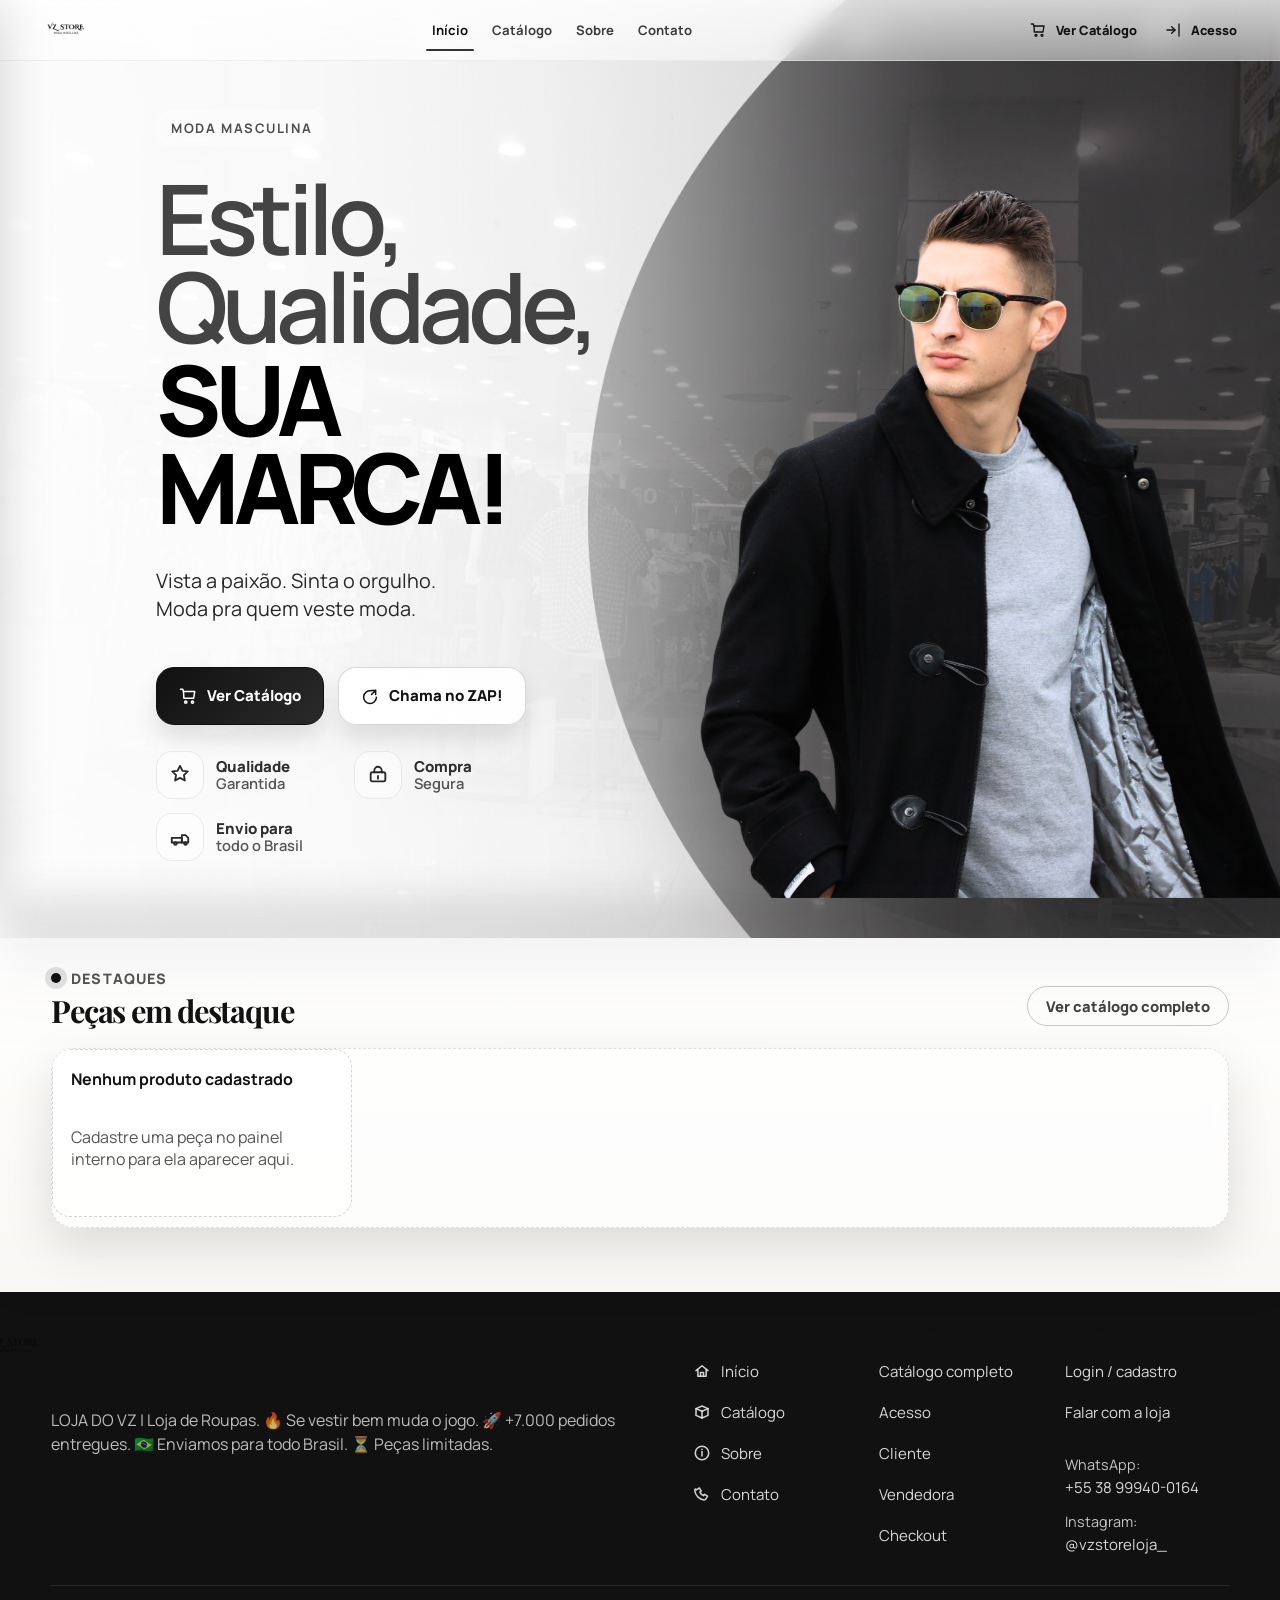
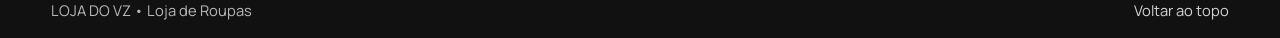
==== commit 9bfe00f1: "Reduz altura do cabeçalho" ====
--- a/paginas/index.html
+++ b/paginas/index.html
@@ -653,7 +653,7 @@
       @media (max-width: 1024px) {
         .hero {
           grid-template-columns: 1fr;
-          padding-top: 72px;
+          padding-top: 36px;
           padding-bottom: 34px;
         }
 
@@ -712,7 +712,7 @@
 
         .hero {
           min-height: auto;
-          padding: 72px 16px 18px;
+          padding: 36px 16px 18px;
           grid-template-columns: 1fr;
         }
 
--- a/estilizacoes/styles.css
+++ b/estilizacoes/styles.css
@@ -20,7 +20,7 @@
 
 html {
   scroll-behavior: smooth;
-  scroll-padding-top: var(--topbar-height, 88px);
+  scroll-padding-top: var(--topbar-height, 44px);
 }
 
 body {
@@ -30,7 +30,7 @@
   color: var(--text);
   overflow-x: hidden;
   background: var(--cream);
-  padding-top: var(--topbar-height, 88px);
+  padding-top: var(--topbar-height, 44px);
 }
 
 body.is-cart-dialog-open,
@@ -152,6 +152,72 @@
 .topbar__actions [data-topbar-profile-slot] span:not(.btn__icon),
 .topbar__actions .profile-trigger .profile-trigger__label {
   display: none !important;
+}
+
+/* Compact header override:
+   The HTML templates ship their own topbar styles, so we tighten the shared
+   header here with higher-priority rules to keep the public and internal pages
+   visually consistent. */
+.topbar {
+  gap: 6px clamp(8px, 1vw, 14px) !important;
+  padding: 6px clamp(12px, 2.5vw, 32px) !important;
+}
+
+.topbar .brand {
+  gap: 6px !important;
+}
+
+.topbar .brand__logo {
+  width: 72px !important;
+}
+
+.topbar .brand__mark {
+  width: 12px !important;
+  height: 12px !important;
+}
+
+.topbar .brand__name {
+  font-size: 0.86rem !important;
+}
+
+.topbar .nav {
+  gap: 12px !important;
+}
+
+.topbar .nav__link {
+  padding: 4px 6px !important;
+  font-size: 0.82rem !important;
+}
+
+.topbar .topbar__actions {
+  gap: 6px !important;
+}
+
+.topbar .topbar__actions .btn {
+  padding: 7px 11px !important;
+  font-size: 0.8rem !important;
+  border-radius: 10px !important;
+}
+
+.topbar .btn__icon {
+  width: 16px !important;
+  height: 16px !important;
+}
+
+.topbar .menu-toggle,
+.topbar .topbar__menu-toggle {
+  width: 32px !important;
+  height: 32px !important;
+  border-radius: 10px !important;
+}
+
+.topbar .topbar__actions [data-topbar-profile-slot],
+.topbar .topbar__actions .profile-trigger {
+  flex: 0 0 34px !important;
+  width: 34px !important;
+  height: 34px !important;
+  min-width: 34px !important;
+  min-height: 34px !important;
 }
 
 
@@ -695,7 +761,7 @@
 
 .catalog-cart-panel {
   position: sticky;
-  top: calc(var(--topbar-height, 88px) + 16px);
+  top: calc(var(--topbar-height, 44px) + 16px);
   align-self: start;
   min-width: 0;
 }
@@ -1832,7 +1898,7 @@
 
 .portal-layout__backdrop {
   position: fixed;
-  inset: calc(var(--topbar-height, 88px) - 1px) 0 0 0;
+  inset: calc(var(--topbar-height, 44px) - 1px) 0 0 0;
   z-index: 35;
   border: 0;
   background: rgba(13, 15, 20, 0.42);
@@ -1874,7 +1940,7 @@
 .portal-sidebar {
   position: fixed;
   left: 0;
-  top: calc(var(--topbar-height, 88px) - 1px);
+  top: calc(var(--topbar-height, 44px) - 1px);
   bottom: 0;
   width: var(--portal-sidebar-width);
   display: grid;
@@ -3477,7 +3543,7 @@
 
 .profile-popover {
   position: fixed;
-  top: calc(var(--topbar-height, 88px) + 8px);
+  top: calc(var(--topbar-height, 44px) + 8px);
   right: clamp(14px, 3vw, 44px);
   width: min(368px, calc(100vw - 28px));
   z-index: 140;
@@ -4833,15 +4899,15 @@
   }
 
   .topbar__actions .btn {
-    padding: 8px 12px;
-    font-size: 0.85rem;
+    padding: 6px 10px;
+    font-size: 0.8rem;
     border-radius: 10px;
   }
 
   .topbar__menu-toggle {
-    width: 36px;
-    height: 36px;
-    border-radius: 12px;
+    width: 32px;
+    height: 32px;
+    border-radius: 10px;
   }
 
   .catalog-carousel__page {
@@ -5709,39 +5775,39 @@
 /* Mobile Extra Small - Melhorias para dispositivos muito pequenos */
 @media (max-width: 480px) {
   body {
-    padding-top: 70px;
-    --topbar-height: 70px;
+    padding-top: 44px;
+    --topbar-height: 44px;
   }
 
   .topbar {
-    padding: 11px 12px;
-    gap: 10px;
+    padding: 6px 10px;
+    gap: 6px;
   }
 
   .topbar__brand-group {
-    gap: 6px;
+    gap: 4px;
   }
 
   .brand {
-    font-size: 0.88rem;
-    gap: 6px;
+    font-size: 0.82rem;
+    gap: 4px;
   }
 
   .brand__mark {
-    width: 16px;
-    height: 16px;
+    width: 12px;
+    height: 12px;
   }
 
   .nav {
     order: 3;
     width: 100%;
-    gap: 14px;
+    gap: 8px;
     flex: 0 0 100%;
-    font-size: 0.82rem;
+    font-size: 0.76rem;
   }
 
   .nav__link {
-    font-size: 0.82rem;
+    font-size: 0.76rem;
     font-weight: 600;
   }
 
@@ -5750,14 +5816,14 @@
   }
 
   .topbar__actions .btn {
-    padding: 8px 10px;
-    font-size: 0.8rem;
+    padding: 5px 8px;
+    font-size: 0.76rem;
     border-radius: 10px;
   }
 
   .topbar__actions .btn__icon {
-    width: 16px;
-    height: 16px;
+    width: 14px;
+    height: 14px;
   }
 
   .hero {
@@ -5872,17 +5938,17 @@
 /* Ajustes adicionais para responsividade móvel */
 @media (max-width: 768px) {
   body {
-    --topbar-height: 62px;
-    padding-top: 62px;
+    --topbar-height: 44px;
+    padding-top: 44px;
   }
 
   .topbar {
     position: relative;
     justify-content: center;
     align-items: center;
-    padding: 10px 14px;
-    gap: 10px;
-    min-height: 60px;
+    padding: 6px 10px;
+    gap: 6px;
+    min-height: 44px;
     background: rgba(255, 255, 255, 0.98);
   }
 
@@ -5892,25 +5958,25 @@
   }
 
   .brand {
-    font-size: 1.1rem;
-    gap: 10px;
+    font-size: 0.92rem;
+    gap: 6px;
     font-weight: 800;
   }
 
   .brand__mark {
-    width: 28px;
-    height: 28px;
+    width: 20px;
+    height: 20px;
   }
 
   .topbar__actions {
     order: 0;
     position: absolute;
     top: 50%;
-    right: 14px;
+    right: 10px;
     transform: translateY(-50%);
     width: auto;
     justify-content: flex-end;
-    gap: 8px;
+    gap: 6px;
     padding: 0;
     background: transparent;
   }
@@ -5920,11 +5986,11 @@
     display: inline-flex !important;
     align-items: center;
     justify-content: center;
-    flex: 0 0 42px;
-    width: 42px;
-    height: 42px;
-    min-width: 42px;
-    min-height: 42px;
+    flex: 0 0 34px;
+    width: 34px;
+    height: 34px;
+    min-width: 34px;
+    min-height: 34px;
     padding: 0;
     font-size: 0;
     border-radius: 50%;
@@ -5952,15 +6018,15 @@
     order: 2;
     width: 100%;
     justify-content: center;
-    gap: 10px;
-    margin-top: 8px;
-    padding-bottom: 6px;
+    gap: 8px;
+    margin-top: 4px;
+    padding-bottom: 4px;
   }
 
   .nav__link {
     flex: 1 1 auto;
-    padding: 8px 10px;
-    font-size: 0.76rem;
+    padding: 5px 8px;
+    font-size: 0.72rem;
     font-weight: 700;
     text-align: center;
     white-space: nowrap;
@@ -6142,36 +6208,36 @@
 
 @media (max-width: 480px) {
   body {
-    --topbar-height: 58px;
-    padding-top: 58px;
+    --topbar-height: 40px;
+    padding-top: 40px;
   }
 
   .topbar {
-    padding: 9px 12px;
-    gap: 8px;
-    min-height: 56px;
+    padding: 5px 8px;
+    gap: 4px;
+    min-height: 40px;
   }
 
   .brand {
-    font-size: 1rem;
+    font-size: 0.88rem;
   }
 
   .brand__mark {
-    width: 28px;
-    height: 28px;
+    width: 18px;
+    height: 18px;
   }
 
   .topbar__actions {
-    right: 12px;
+    right: 8px;
   }
 
   .topbar__actions [data-topbar-profile-slot],
   .topbar__actions .profile-trigger {
-    flex: 0 0 42px;
-    width: 42px;
-    height: 42px;
-    min-width: 42px;
-    min-height: 42px;
+    flex: 0 0 32px;
+    width: 32px;
+    height: 32px;
+    min-width: 32px;
+    min-height: 32px;
   }
 
   .topbar__actions [data-topbar-profile-slot] span:not(.btn__icon),
@@ -6180,13 +6246,13 @@
   }
 
   .nav {
-    gap: 8px;
-    margin-top: 6px;
+    gap: 6px;
+    margin-top: 4px;
   }
 
   .nav__link {
-    font-size: 0.7rem;
-    padding: 6px 8px;
+    font-size: 0.68rem;
+    padding: 4px 6px;
   }
 
   .hero {
